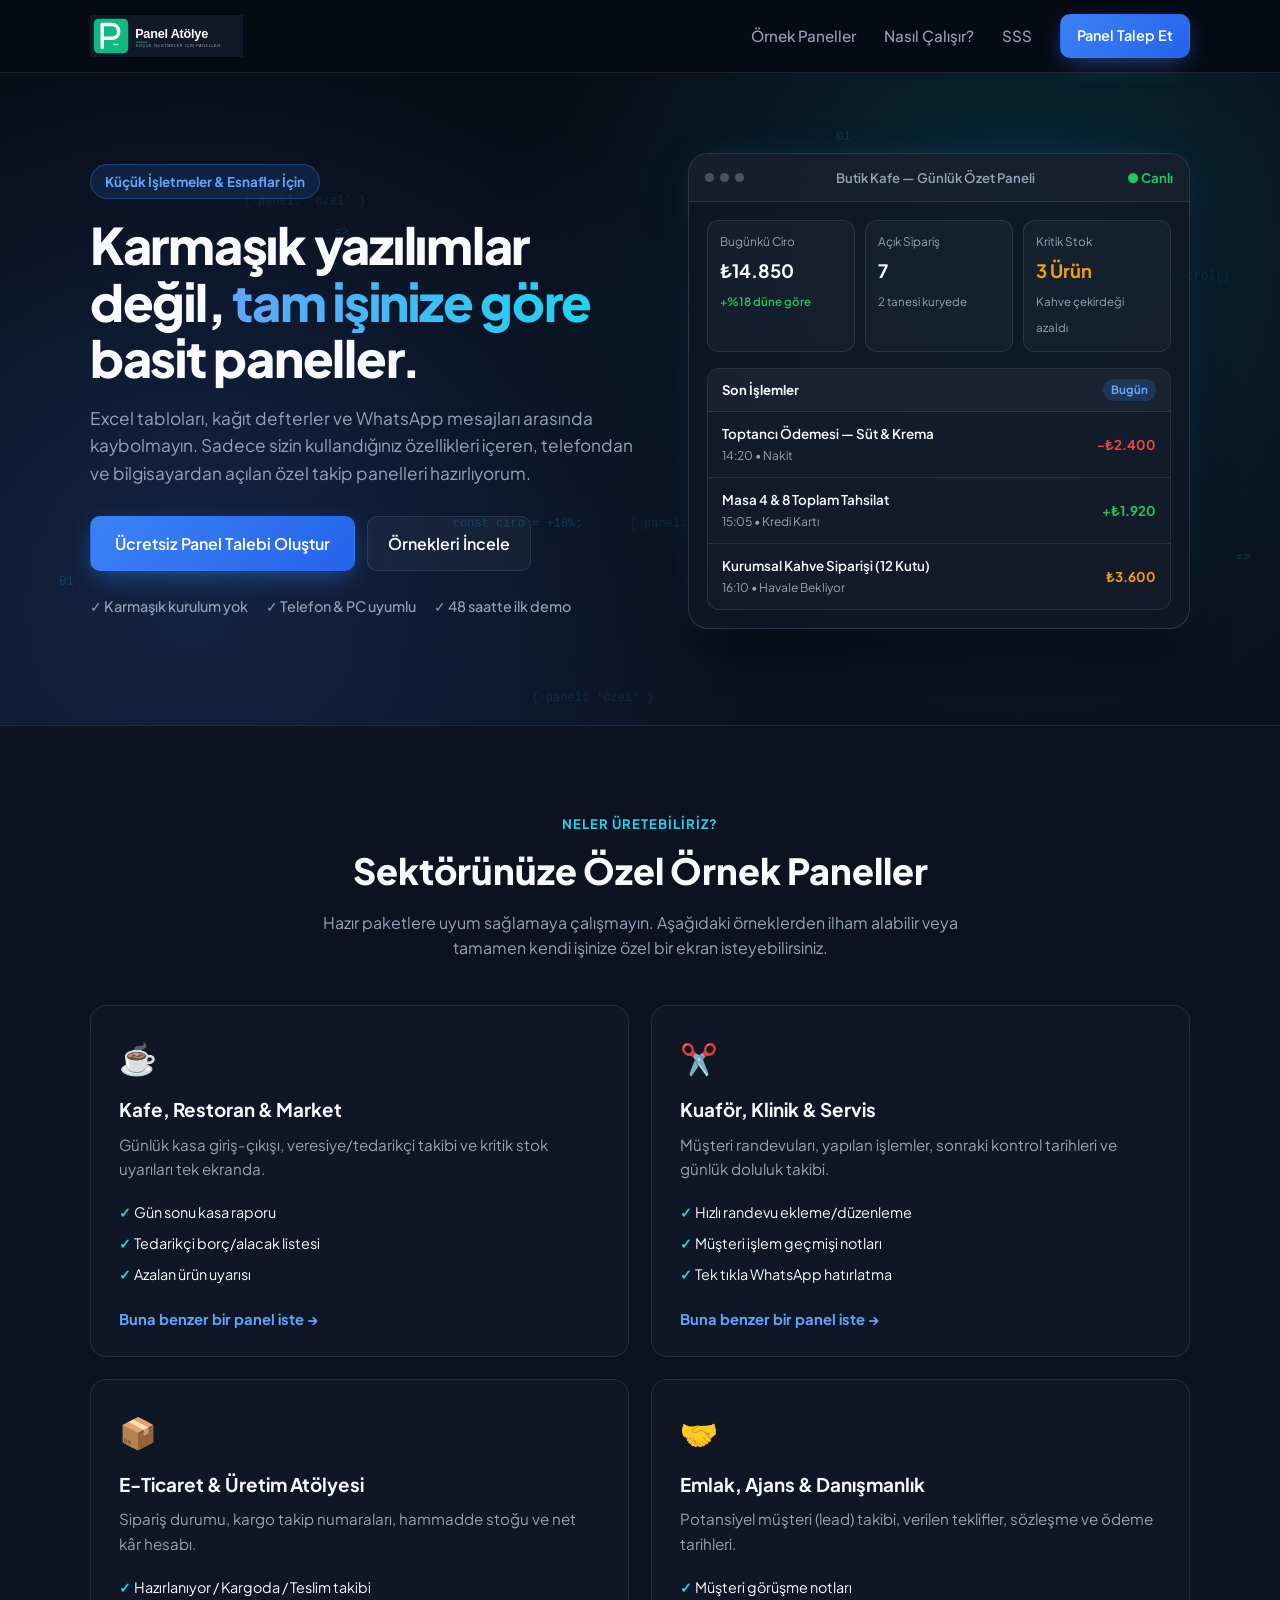
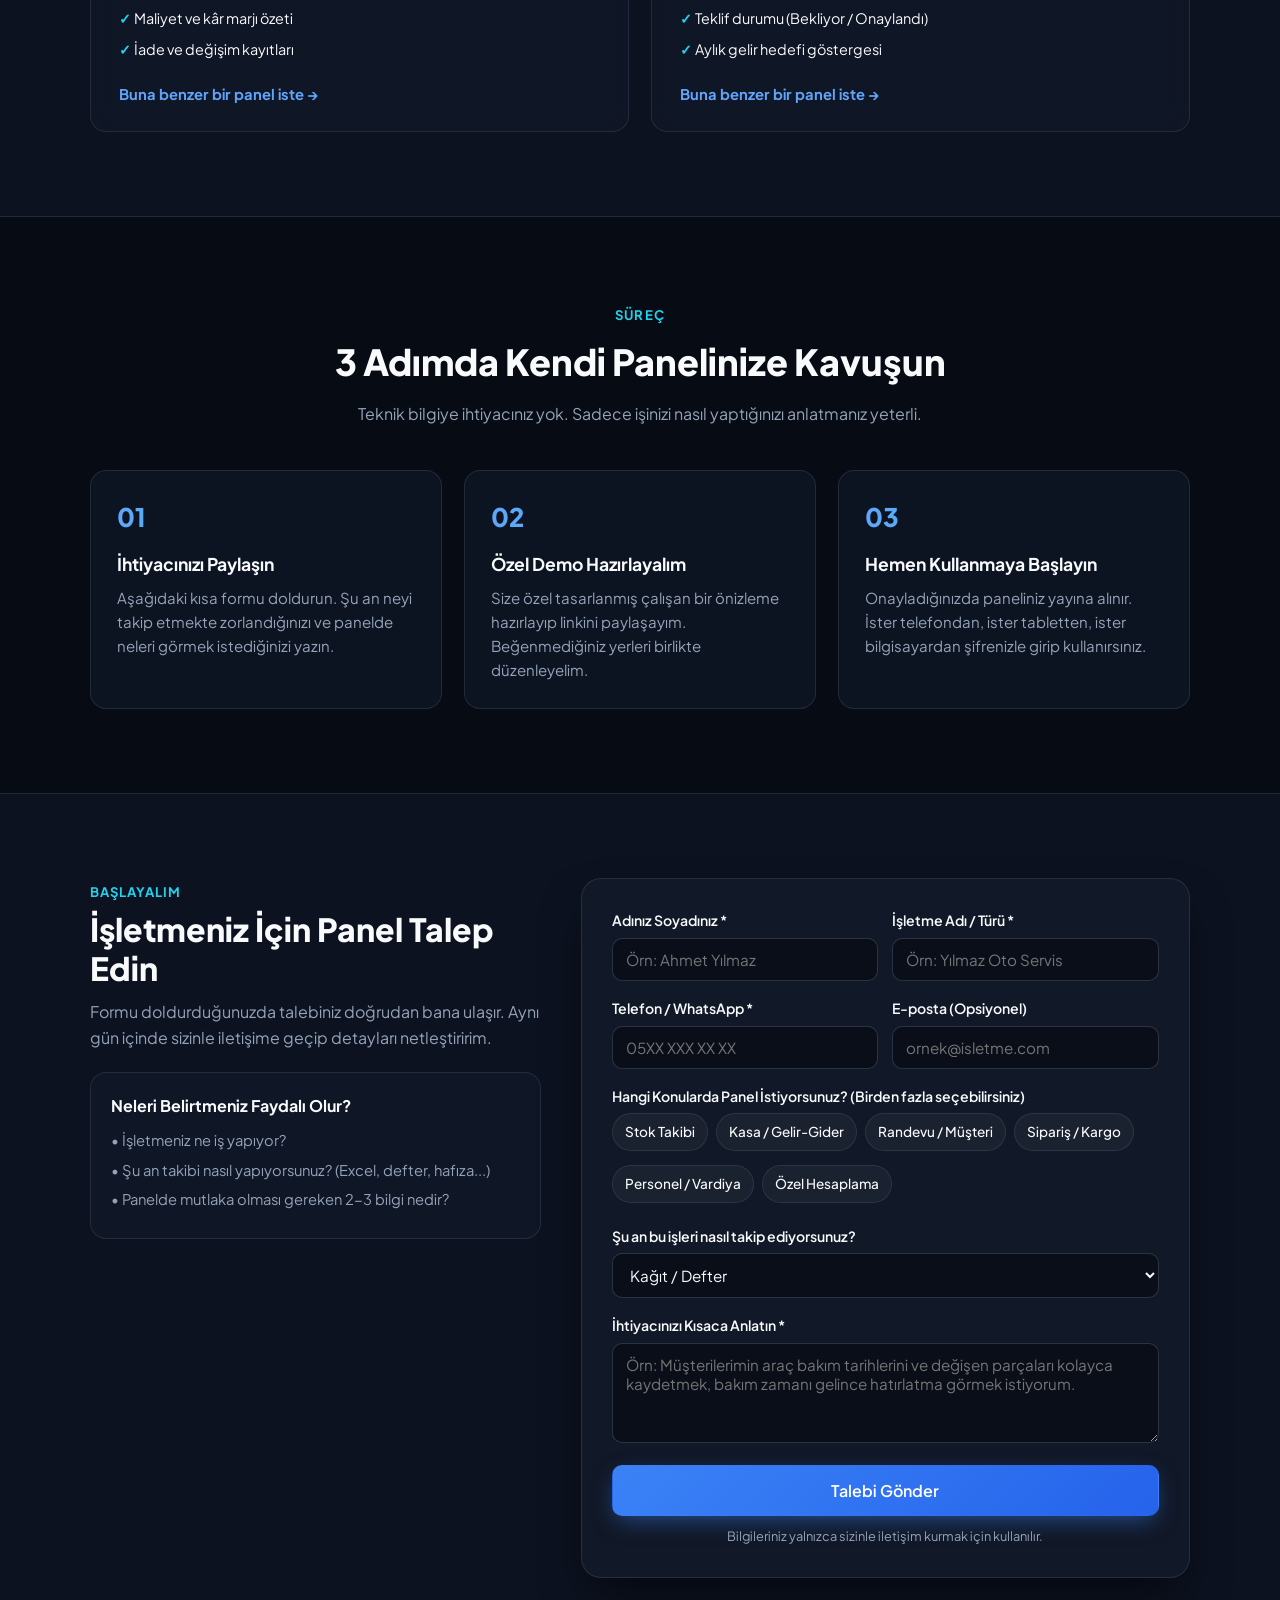
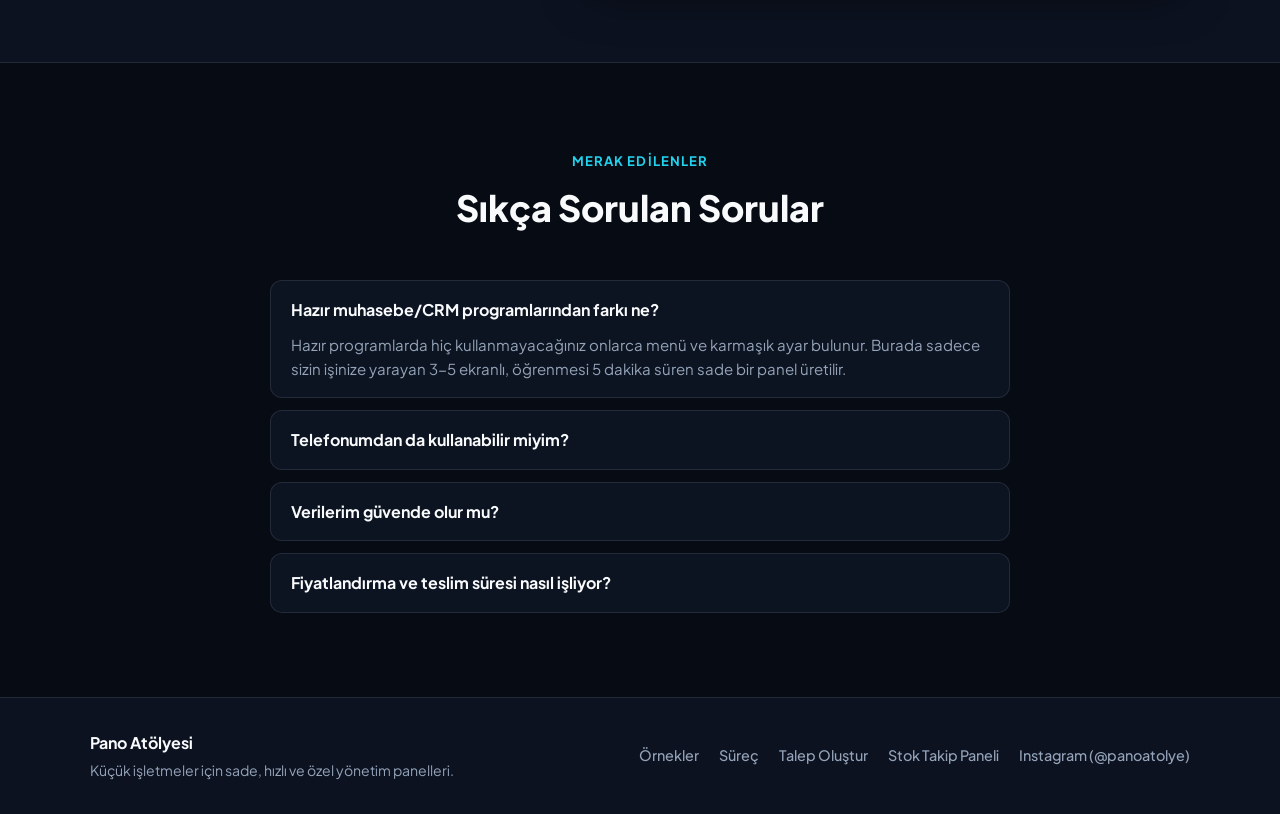
==== index.html @ 415d4dbf "Add canonical, Open Graph, JSON-LD schema, and Instagram link for SEO" ====
<!DOCTYPE html>
<html lang="tr">
<head>
  <meta charset="UTF-8" />
  <meta name="viewport" content="width=device-width, initial-scale=1.0" />
  <title>Pano Atölyesi | Küçük İşletmeler İçin Özel Yönetim Panelleri</title>
  <link rel="icon" type="image/svg+xml" href="logo.svg" />
  <meta name="description" content="Küçük işletmeniz için Excel ve defter karmaşasına son veren, ihtiyacınıza özel basit, hızlı ve mobil uyumlu yönetim panelleri. Ücretsiz talep oluşturun." />
  <meta name="keywords" content="küçük işletme paneli, özel yönetim paneli, stok takip paneli, randevu takip sistemi, esnaf için yazılım, basit crm" />
  <meta name="robots" content="index, follow" />
  <meta name="google-site-verification" content="AUViDtZWXvAtLeRASIEN5xFF-j9-7YMlxGmEcy6Ef4I" />

  <!-- Open Graph / Sosyal Medya Önizleme -->
  <meta property="og:type" content="website" />
  <meta property="og:title" content="Pano Atölyesi | Küçük İşletmeler İçin Özel Yönetim Panelleri" />
  <meta property="og:description" content="İşinizi kolaylaştıran, sadece ihtiyacınız olan özelliklere sahip basit yönetim panelleri tasarlıyoruz." />
  <meta property="og:locale" content="tr_TR" />
  <link rel="canonical" href="https://opperator04.github.io/panel-atolye/" />
  <meta property="og:url" content="https://opperator04.github.io/panel-atolye/" />
  <meta name="twitter:card" content="summary_large_image" />
  <meta name="twitter:title" content="Pano Atölyesi | Küçük İşletmeler İçin Özel Yönetim Panelleri" />
  <meta name="twitter:description" content="Excel ve defter karmaşasına son veren, ihtiyacınıza özel basit, hızlı ve mobil uyumlu yönetim panelleri." />

  <script type="application/ld+json">
  {
    "@context": "https://schema.org",
    "@graph": [
      {
        "@type": "ProfessionalService",
        "name": "Pano Atölyesi",
        "url": "https://opperator04.github.io/panel-atolye/",
        "description": "Küçük işletmeler ve esnaflar için Excel ve kağıt defter karmaşasına son veren özel yönetim, stok, randevu ve sipariş takip panelleri.",
        "areaServed": "TR",
        "sameAs": [
          "https://www.instagram.com/panoatolye/"
        ]
      },
      {
        "@type": "FAQPage",
        "mainEntity": [
          {
            "@type": "Question",
            "name": "Hazır muhasebe/CRM programlarından farkı ne?",
            "acceptedAnswer": {
              "@type": "Answer",
              "text": "Hazır programlarda hiç kullanmayacağınız onlarca menü ve karmaşık ayar bulunur. Burada sadece sizin işinize yarayan 3-5 ekranlı, öğrenmesi 5 dakika süren sade bir panel üretilir."
            }
          },
          {
            "@type": "Question",
            "name": "Telefonumdan da kullanabilir miyim?",
            "acceptedAnswer": {
              "@type": "Answer",
              "text": "Evet. Üretilen tüm paneller hem bilgisayar hem de cep telefonu ekranına tam uyumludur. Uygulama mağazasından bir şey indirmenize gerek kalmadan tarayıcıdan kullanabilirsiniz."
            }
          },
          {
            "@type": "Question",
            "name": "Verilerim güvende olur mu?",
            "acceptedAnswer": {
              "@type": "Answer",
              "text": "Paneliniz size özel şifre ile korunur ve verileriniz yalnızca sizin erişebileceğiniz güvenli bulut veritabanında saklanır. İstediğiniz zaman Excel olarak dışa aktarabilirsiniz."
            }
          },
          {
            "@type": "Question",
            "name": "Fiyatlandırma ve teslim süresi nasıl işliyor?",
            "acceptedAnswer": {
              "@type": "Answer",
              "text": "Talebinizi inceledikten sonra ihtiyacınızın büyüklüğüne göre net bir fiyat ve teslim süresi (genellikle 2-5 gün) paylaşıyorum. Onaylamazsanız hiçbir ücret ödemezsiniz."
            }
          }
        ]
      }
    ]
  }
  </script>

  <link rel="preconnect" href="https://fonts.googleapis.com" />
  <link rel="preconnect" href="https://fonts.gstatic.com" crossorigin />
  <link href="https://fonts.googleapis.com/css2?family=Plus+Jakarta+Sans:wght@400;500;600;700;800&display=swap" rel="stylesheet" />
  <link rel="stylesheet" href="styles.css" />
</head>
<body>
  <!-- Üst Menü -->
  <header class="navbar">
    <div class="container nav-inner">
      <a href="#" class="brand">
        <img src="logo.svg" alt="Pano Atölyesi" class="brand-logo" />
      </a>

      <nav class="nav-links" aria-label="Ana menü">
        <a href="#ornekler">Örnek Paneller</a>
        <a href="#nasil-calisir">Nasıl Çalışır?</a>
        <a href="#sss">SSS</a>
        <a href="#talep-formu" class="btn btn-primary btn-sm">Panel Talep Et</a>
      </nav>

      <button class="mobile-menu-btn" id="mobileMenuBtn" aria-label="Menüyü aç/kapat" aria-expanded="false">
        <span></span>
        <span></span>
        <span></span>
      </button>
    </div>

    <div class="mobile-nav" id="mobileNav">
      <a href="#ornekler">Örnek Paneller</a>
      <a href="#nasil-calisir">Nasıl Çalışır?</a>
      <a href="#sss">SSS</a>
      <a href="#talep-formu" class="btn btn-primary">Panel Talep Et</a>
    </div>
  </header>

  <main>
    <!-- Hero Bölümü -->
    <section class="hero">
      <canvas id="codeBgCanvas" class="code-bg-canvas" aria-hidden="true"></canvas>
      <div class="container hero-grid">
        <div class="hero-content">
          <div class="badge">Küçük İşletmeler &amp; Esnaflar İçin</div>
          <h1>Karmaşık yazılımlar değil, <span>tam işinize göre</span> basit paneller.</h1>
          <p class="hero-subtitle">
            Excel tabloları, kağıt defterler ve WhatsApp mesajları arasında kaybolmayın.
            Sadece sizin kullandığınız özellikleri içeren, telefondan ve bilgisayardan açılan özel takip panelleri hazırlıyorum.
          </p>
          <div class="hero-actions">
            <a href="#talep-formu" class="btn btn-primary btn-lg">Ücretsiz Panel Talebi Oluştur</a>
            <a href="#ornekler" class="btn btn-outline btn-lg">Örnekleri İncele</a>
          </div>
          <div class="hero-trust">
            <span>✓ Karmaşık kurulum yok</span>
            <span>✓ Telefon &amp; PC uyumlu</span>
            <span>✓ 48 saatte ilk demo</span>
          </div>
        </div>

        <!-- Etkileşimli Mini Panel Önizlemesi -->
        <div class="hero-mockup" aria-label="Örnek işletme paneli önizlemesi">
          <div class="mockup-header">
            <div class="mockup-dots">
              <span></span><span></span><span></span>
            </div>
            <div class="mockup-title">Butik Kafe — Günlük Özet Paneli</div>
            <span class="mockup-status">● Canlı</span>
          </div>
          <div class="mockup-body">
            <div class="stat-row">
              <div class="stat-card">
                <span class="stat-label">Bugünkü Ciro</span>
                <strong class="stat-value">₺14.850</strong>
                <span class="stat-trend up">+%18 düne göre</span>
              </div>
              <div class="stat-card">
                <span class="stat-label">Açık Sipariş</span>
                <strong class="stat-value">7</strong>
                <span class="stat-trend">2 tanesi kuryede</span>
              </div>
              <div class="stat-card">
                <span class="stat-label">Kritik Stok</span>
                <strong class="stat-value warning">3 Ürün</strong>
                <span class="stat-trend">Kahve çekirdeği azaldı</span>
              </div>
            </div>

            <div class="mockup-list">
              <div class="mockup-list-header">
                <span>Son İşlemler</span>
                <span class="pill">Bugün</span>
              </div>
              <div class="mockup-item">
                <div>
                  <strong>Toptancı Ödemesi — Süt &amp; Krema</strong>
                  <small>14:20 • Nakit</small>
                </div>
                <span class="amount negative">-₺2.400</span>
              </div>
              <div class="mockup-item">
                <div>
                  <strong>Masa 4 &amp; 8 Toplam Tahsilat</strong>
                  <small>15:05 • Kredi Kartı</small>
                </div>
                <span class="amount positive">+₺1.920</span>
              </div>
              <div class="mockup-item">
                <div>
                  <strong>Kurumsal Kahve Siparişi (12 Kutu)</strong>
                  <small>16:10 • Havale Bekliyor</small>
                </div>
                <span class="amount pending">₺3.600</span>
              </div>
            </div>
          </div>
        </div>
      </div>
    </section>

    <!-- Örnek Paneller Bölümü -->
    <section id="ornekler" class="section section-alt">
      <div class="container">
        <div class="section-head">
          <span class="section-tag">Neler Üretebiliriz?</span>
          <h2>Sektörünüze Özel Örnek Paneller</h2>
          <p>Hazır paketlere uyum sağlamaya çalışmayın. Aşağıdaki örneklerden ilham alabilir veya tamamen kendi işinize özel bir ekran isteyebilirsiniz.</p>
        </div>

        <div class="cards-grid">
          <article class="card">
            <div class="card-icon">☕</div>
            <h3>Kafe, Restoran &amp; Market</h3>
            <p>Günlük kasa giriş-çıkışı, veresiye/tedarikçi takibi ve kritik stok uyarıları tek ekranda.</p>
            <ul class="card-features">
              <li>Gün sonu kasa raporu</li>
              <li>Tedarikçi borç/alacak listesi</li>
              <li>Azalan ürün uyarısı</li>
            </ul>
            <button type="button" class="card-cta" data-preset="Kafe / Restoran Kasa ve Stok Paneli">Buna benzer bir panel iste →</button>
          </article>

          <article class="card">
            <div class="card-icon">✂️</div>
            <h3>Kuaför, Klinik &amp; Servis</h3>
            <p>Müşteri randevuları, yapılan işlemler, sonraki kontrol tarihleri ve günlük doluluk takibi.</p>
            <ul class="card-features">
              <li>Hızlı randevu ekleme/düzenleme</li>
              <li>Müşteri işlem geçmişi notları</li>
              <li>Tek tıkla WhatsApp hatırlatma</li>
            </ul>
            <button type="button" class="card-cta" data-preset="Randevu ve Müşteri Takip Paneli">Buna benzer bir panel iste →</button>
          </article>

          <article class="card">
            <div class="card-icon">📦</div>
            <h3>E-Ticaret &amp; Üretim Atölyesi</h3>
            <p>Sipariş durumu, kargo takip numaraları, hammadde stoğu ve net kâr hesabı.</p>
            <ul class="card-features">
              <li>Hazırlanıyor / Kargoda / Teslim takibi</li>
              <li>Maliyet ve kâr marjı özeti</li>
              <li>İade ve değişim kayıtları</li>
            </ul>
            <button type="button" class="card-cta" data-preset="Sipariş ve Kargo Takip Paneli">Buna benzer bir panel iste →</button>
          </article>

          <article class="card">
            <div class="card-icon">🤝</div>
            <h3>Emlak, Ajans &amp; Danışmanlık</h3>
            <p>Potansiyel müşteri (lead) takibi, verilen teklifler, sözleşme ve ödeme tarihleri.</p>
            <ul class="card-features">
              <li>Müşteri görüşme notları</li>
              <li>Teklif durumu (Bekliyor / Onaylandı)</li>
              <li>Aylık gelir hedefi göstergesi</li>
            </ul>
            <button type="button" class="card-cta" data-preset="Müşteri ve Teklif Takip Paneli">Buna benzer bir panel iste →</button>
          </article>
        </div>
      </div>
    </section>

    <!-- Nasıl Çalışır -->
    <section id="nasil-calisir" class="section">
      <div class="container">
        <div class="section-head">
          <span class="section-tag">Süreç</span>
          <h2>3 Adımda Kendi Panelinize Kavuşun</h2>
          <p>Teknik bilgiye ihtiyacınız yok. Sadece işinizi nasıl yaptığınızı anlatmanız yeterli.</p>
        </div>

        <div class="steps-grid">
          <div class="step-card">
            <div class="step-num">01</div>
            <h3>İhtiyacınızı Paylaşın</h3>
            <p>Aşağıdaki kısa formu doldurun. Şu an neyi takip etmekte zorlandığınızı ve panelde neleri görmek istediğinizi yazın.</p>
          </div>
          <div class="step-card">
            <div class="step-num">02</div>
            <h3>Özel Demo Hazırlayalım</h3>
            <p>Size özel tasarlanmış çalışan bir önizleme hazırlayıp linkini paylaşayım. Beğenmediğiniz yerleri birlikte düzenleyelim.</p>
          </div>
          <div class="step-card">
            <div class="step-num">03</div>
            <h3>Hemen Kullanmaya Başlayın</h3>
            <p>Onayladığınızda paneliniz yayına alınır. İster telefondan, ister tabletten, ister bilgisayardan şifrenizle girip kullanırsınız.</p>
          </div>
        </div>
      </div>
    </section>

    <!-- Talep Formu -->
    <section id="talep-formu" class="section section-alt">
      <div class="container form-layout">
        <div class="form-info">
          <span class="section-tag">Başlayalım</span>
          <h2>İşletmeniz İçin Panel Talep Edin</h2>
          <p>Formu doldurduğunuzda talebiniz doğrudan bana ulaşır. Aynı gün içinde sizinle iletişime geçip detayları netleştiririm.</p>

          <div class="info-box">
            <h4>Neleri Belirtmeniz Faydalı Olur?</h4>
            <ul>
              <li>• İşletmeniz ne iş yapıyor?</li>
              <li>• Şu an takibi nasıl yapıyorsunuz? (Excel, defter, hafıza...)</li>
              <li>• Panelde mutlaka olması gereken 2-3 bilgi nedir?</li>
            </ul>
          </div>
        </div>

        <div class="form-card">
          <form id="panelRequestForm">
            <div class="form-row">
              <div class="form-group">
                <label for="fullName">Adınız Soyadınız *</label>
                <input type="text" id="fullName" name="fullName" placeholder="Örn: Ahmet Yılmaz" required />
              </div>
              <div class="form-group">
                <label for="businessName">İşletme Adı / Türü *</label>
                <input type="text" id="businessName" name="businessName" placeholder="Örn: Yılmaz Oto Servis" required />
              </div>
            </div>

            <div class="form-row">
              <div class="form-group">
                <label for="phone">Telefon / WhatsApp *</label>
                <input type="tel" id="phone" name="phone" placeholder="05XX XXX XX XX" required />
              </div>
              <div class="form-group">
                <label for="email">E-posta (Opsiyonel)</label>
                <input type="email" id="email" name="email" placeholder="ornek@isletme.com" />
              </div>
            </div>

            <div class="form-group">
              <label>Hangi Konularda Panel İstiyorsunuz? (Birden fazla seçebilirsiniz)</label>
              <div class="checkbox-grid">
                <label class="chip-checkbox"><input type="checkbox" name="features" value="Stok Takibi" /><span>Stok Takibi</span></label>
                <label class="chip-checkbox"><input type="checkbox" name="features" value="Kasa / Gelir-Gider" /><span>Kasa / Gelir-Gider</span></label>
                <label class="chip-checkbox"><input type="checkbox" name="features" value="Randevu / Müşteri" /><span>Randevu / Müşteri</span></label>
                <label class="chip-checkbox"><input type="checkbox" name="features" value="Sipariş / Kargo" /><span>Sipariş / Kargo</span></label>
                <label class="chip-checkbox"><input type="checkbox" name="features" value="Personel / Vardiya" /><span>Personel / Vardiya</span></label>
                <label class="chip-checkbox"><input type="checkbox" name="features" value="Özel Hesaplama" /><span>Özel Hesaplama</span></label>
              </div>
            </div>

            <div class="form-group">
              <label for="currentTool">Şu an bu işleri nasıl takip ediyorsunuz?</label>
              <select id="currentTool" name="currentTool">
                <option value="Kağıt / Defter">Kağıt / Defter</option>
                <option value="Excel / Google Sheets">Excel / Google Sheets</option>
                <option value="WhatsApp Mesajları">WhatsApp Mesajları</option>
                <option value="Karmaşık bir yazılım (memnun değilim)">Karmaşık bir yazılım (memnun değilim)</option>
                <option value="Henüz düzenli bir sistemim yok">Henüz düzenli bir sistemim yok</option>
              </select>
            </div>

            <div class="form-group">
              <label for="details">İhtiyacınızı Kısaca Anlatın *</label>
              <textarea id="details" name="details" rows="4" placeholder="Örn: Müşterilerimin araç bakım tarihlerini ve değişen parçaları kolayca kaydetmek, bakım zamanı gelince hatırlatma görmek istiyorum." required></textarea>
            </div>

            <button type="submit" class="btn btn-primary btn-lg btn-block" id="submitBtn">
              Talebi Gönder
            </button>
            <p class="form-note">Bilgileriniz yalnızca sizinle iletişim kurmak için kullanılır.</p>
          </form>

          <!-- Form Gönderildi Ekranı -->
          <div id="formSuccess" class="form-success" hidden>
            <div class="success-icon">✓</div>
            <h3>Talebiniz Hazır!</h3>
            <p id="successMessage">Talebiniz kaydedildi. En kısa sürede dönüş yapılacaktır.</p>
            <div class="success-actions">
              <button type="button" id="copySummaryBtn" class="btn btn-outline">
                Özeti Kopyala
              </button>
            </div>
            <button type="button" id="resetFormBtn" class="btn-link">Yeni bir talep oluştur</button>
          </div>
        </div>
      </div>
    </section>

    <!-- Sıkça Sorulan Sorular -->
    <section id="sss" class="section">
      <div class="container faq-container">
        <div class="section-head">
          <span class="section-tag">Merak Edilenler</span>
          <h2>Sıkça Sorulan Sorular</h2>
        </div>

        <div class="faq-list">
          <details class="faq-item" open>
            <summary>Hazır muhasebe/CRM programlarından farkı ne?</summary>
            <p>Hazır programlarda hiç kullanmayacağınız onlarca menü ve karmaşık ayar bulunur. Burada sadece sizin işinize yarayan 3-5 ekranlı, öğrenmesi 5 dakika süren sade bir panel üretilir.</p>
          </details>
          <details class="faq-item">
            <summary>Telefonumdan da kullanabilir miyim?</summary>
            <p>Evet. Üretilen tüm paneller hem bilgisayar hem de cep telefonu ekranına tam uyumludur. Uygulama mağazasından bir şey indirmenize gerek kalmadan tarayıcıdan kullanabilirsiniz.</p>
          </details>
          <details class="faq-item">
            <summary>Verilerim güvende olur mu?</summary>
            <p>Paneliniz size özel şifre ile korunur ve verileriniz yalnızca sizin erişebileceğiniz güvenli bulut veritabanında saklanır. İstediğiniz zaman Excel olarak dışa aktarabilirsiniz.</p>
          </details>
          <details class="faq-item">
            <summary>Fiyatlandırma ve teslim süresi nasıl işliyor?</summary>
            <p>Talebinizi inceledikten sonra ihtiyacınızın büyüklüğüne göre net bir fiyat ve teslim süresi (genellikle 2-5 gün) paylaşıyorum. Onaylamazsanız hiçbir ücret ödemezsiniz.</p>
          </details>
        </div>
      </div>
    </section>
  </main>

  <footer class="footer">
    <div class="container footer-inner">
      <div>
        <strong class="brand-text">Pano <span>Atölyesi</span></strong>
        <p>Küçük işletmeler için sade, hızlı ve özel yönetim panelleri.</p>
      </div>
      <div class="footer-links">
        <a href="#ornekler">Örnekler</a>
        <a href="#nasil-calisir">Süreç</a>
        <a href="#talep-formu">Talep Oluştur</a>
        <a href="stok-takip-paneli.html">Stok Takip Paneli</a>
        <a href="https://www.instagram.com/panoatolye/" target="_blank" rel="noopener noreferrer">Instagram (@panoatolye)</a>
      </div>
    </div>
  </footer>

  <script src="app.js"></script>
</body>
</html>
---- styles.css ----
:root {
  --bg: #070b14;
  --bg-alt: #0c1220;
  --surface: rgba(17, 24, 39, 0.72);
  --surface-solid: #111827;
  --text: #f8fafc;
  --text-muted: #94a3b8;
  --border: rgba(148, 163, 184, 0.16);
  --primary: #3b82f6;
  --primary-hover: #2563eb;
  --accent: #06b6d4;
  --primary-soft: rgba(59, 130, 246, 0.14);
  --success: #22c55e;
  --warning: #f59e0b;
  --danger: #ef4444;
  --radius: 16px;
  --shadow: 0 24px 48px -12px rgba(0, 0, 0, 0.65);
}

* {
  box-sizing: border-box;
  margin: 0;
  padding: 0;
}

html {
  scroll-behavior: smooth;
}

body {
  font-family: "Plus Jakarta Sans", -apple-system, BlinkMacSystemFont, "Segoe UI", Roboto, sans-serif;
  color: var(--text);
  background: var(--bg);
  line-height: 1.6;
  -webkit-font-smoothing: antialiased;
}

.container {
  width: 100%;
  max-width: 1140px;
  margin: 0 auto;
  padding: 0 20px;
}

/* Navbar */
.navbar {
  position: sticky;
  top: 0;
  z-index: 50;
  background: rgba(7, 11, 20, 0.8);
  backdrop-filter: blur(14px);
  border-bottom: 1px solid var(--border);
}

.nav-inner {
  display: flex;
  align-items: center;
  justify-content: space-between;
  height: 72px;
}

.brand {
  display: inline-flex;
  align-items: center;
  gap: 10px;
  text-decoration: none;
  color: var(--text);
  font-size: 1.25rem;
}

.brand-logo {
  height: 42px;
  width: auto;
  display: block;
}

.brand-text strong {
  background: linear-gradient(90deg, #60a5fa, #22d3ee);
  -webkit-background-clip: text;
  -webkit-text-fill-color: transparent;
}

.nav-links {
  display: flex;
  align-items: center;
  gap: 28px;
}

.nav-links a:not(.btn) {
  text-decoration: none;
  color: var(--text-muted);
  font-weight: 500;
  font-size: 0.95rem;
  transition: color 0.15s ease;
}

.nav-links a:not(.btn):hover {
  color: var(--text);
}

.mobile-menu-btn {
  display: none;
  flex-direction: column;
  gap: 5px;
  background: none;
  border: none;
  cursor: pointer;
  padding: 6px;
}

.mobile-menu-btn span {
  display: block;
  width: 24px;
  height: 2px;
  background: var(--text);
  border-radius: 2px;
}

.mobile-nav {
  display: none;
  flex-direction: column;
  gap: 12px;
  padding: 16px 20px 20px;
  border-top: 1px solid var(--border);
  background: var(--bg-alt);
}

.mobile-nav.open {
  display: flex;
}

.mobile-nav a:not(.btn) {
  text-decoration: none;
  color: var(--text);
  font-weight: 500;
  padding: 6px 0;
}

/* Buttons */
.btn {
  display: inline-flex;
  align-items: center;
  justify-content: center;
  gap: 8px;
  border-radius: 10px;
  font-weight: 600;
  text-decoration: none;
  cursor: pointer;
  border: 1px solid transparent;
  transition: all 0.2s ease;
  font-family: inherit;
}

.btn-sm {
  padding: 9px 16px;
  font-size: 0.9rem;
}

.btn-lg {
  padding: 14px 24px;
  font-size: 1rem;
}

.btn-block {
  width: 100%;
}

.btn-primary {
  background: linear-gradient(135deg, #3b82f6 0%, #2563eb 100%);
  color: #fff;
  box-shadow: 0 8px 24px -6px rgba(59, 130, 246, 0.55);
}

.btn-primary:hover {
  transform: translateY(-2px);
  box-shadow: 0 12px 28px -6px rgba(59, 130, 246, 0.75);
}

.btn-outline {
  background: rgba(255, 255, 255, 0.04);
  color: var(--text);
  border-color: var(--border);
  padding: 12px 20px;
}

.btn-outline:hover {
  border-color: rgba(148, 163, 184, 0.4);
  background: rgba(255, 255, 255, 0.08);
}

.btn-link {
  background: none;
  border: none;
  color: #60a5fa;
  font-weight: 600;
  cursor: pointer;
  margin-top: 16px;
  font-family: inherit;
  font-size: 0.92rem;
}

/* Hero */
.hero {
  position: relative;
  overflow: hidden;
  padding: 80px 0 96px;
  background:
    radial-gradient(circle at 80% 20%, rgba(6, 182, 212, 0.16) 0%, transparent 45%),
    radial-gradient(circle at 15% 75%, rgba(59, 130, 246, 0.18) 0%, transparent 48%),
    linear-gradient(180deg, #070b14 0%, #0b1120 100%);
}

.code-bg-canvas {
  position: absolute;
  inset: 0;
  width: 100%;
  height: 100%;
  pointer-events: none;
  z-index: 0;
}

.hero-grid {
  position: relative;
  z-index: 1;
  display: grid;
  grid-template-columns: 1.05fr 0.95fr;
  gap: 44px;
  align-items: center;
}

.badge {
  display: inline-block;
  padding: 6px 14px;
  border-radius: 999px;
  background: var(--primary-soft);
  border: 1px solid rgba(59, 130, 246, 0.35);
  color: #60a5fa;
  font-size: 0.84rem;
  font-weight: 700;
  margin-bottom: 18px;
}

.hero h1 {
  font-size: clamp(2.1rem, 4.2vw, 3.15rem);
  line-height: 1.12;
  font-weight: 800;
  letter-spacing: -0.025em;
  margin-bottom: 18px;
}

.hero h1 span {
  background: linear-gradient(90deg, #60a5fa, #22d3ee);
  -webkit-background-clip: text;
  -webkit-text-fill-color: transparent;
}

.hero-subtitle {
  font-size: 1.08rem;
  color: var(--text-muted);
  margin-bottom: 28px;
  max-width: 560px;
}

.hero-actions {
  display: flex;
  flex-wrap: wrap;
  gap: 12px;
  margin-bottom: 24px;
}

.hero-trust {
  display: flex;
  flex-wrap: wrap;
  gap: 18px;
  font-size: 0.9rem;
  color: var(--text-muted);
  font-weight: 500;
}

/* Mockup */
.hero-mockup {
  background: rgba(17, 24, 39, 0.78);
  backdrop-filter: blur(16px);
  border: 1px solid rgba(148, 163, 184, 0.22);
  border-radius: 20px;
  box-shadow: var(--shadow), 0 0 40px -12px rgba(59, 130, 246, 0.3);
  overflow: hidden;
}

.mockup-header {
  display: flex;
  align-items: center;
  justify-content: space-between;
  padding: 13px 16px;
  background: rgba(255, 255, 255, 0.03);
  border-bottom: 1px solid var(--border);
  font-size: 0.82rem;
}

.mockup-dots {
  display: flex;
  gap: 6px;
}

.mockup-dots span {
  width: 9px;
  height: 9px;
  border-radius: 50%;
  background: rgba(148, 163, 184, 0.4);
}

.mockup-title {
  font-weight: 600;
  color: var(--text-muted);
}

.mockup-status {
  color: var(--success);
  font-weight: 700;
  animation: pulseStatus 2.2s ease-in-out infinite;
}

@keyframes pulseStatus {
  0%, 100% { opacity: 1; }
  50% { opacity: 0.45; }
}

.mockup-body {
  padding: 18px;
}

.stat-row {
  display: grid;
  grid-template-columns: repeat(3, 1fr);
  gap: 10px;
  margin-bottom: 16px;
}

.stat-card {
  padding: 12px;
  border: 1px solid var(--border);
  border-radius: 12px;
  background: rgba(255, 255, 255, 0.03);
}

.stat-label {
  display: block;
  font-size: 0.74rem;
  color: var(--text-muted);
}

.stat-value {
  display: block;
  font-size: 1.15rem;
  margin: 4px 0 2px;
}

.stat-value.warning {
  color: var(--warning);
}

.stat-trend {
  font-size: 0.72rem;
  color: var(--text-muted);
}

.stat-trend.up {
  color: var(--success);
  font-weight: 600;
}

.mockup-list {
  border: 1px solid var(--border);
  border-radius: 12px;
  overflow: hidden;
  background: rgba(255, 255, 255, 0.02);
}

.mockup-list-header {
  display: flex;
  justify-content: space-between;
  align-items: center;
  padding: 10px 14px;
  background: rgba(255, 255, 255, 0.03);
  border-bottom: 1px solid var(--border);
  font-size: 0.82rem;
  font-weight: 700;
}

.pill {
  padding: 2px 8px;
  border-radius: 999px;
  background: rgba(59, 130, 246, 0.2);
  color: #60a5fa;
  font-size: 0.72rem;
}

.mockup-item {
  display: flex;
  justify-content: space-between;
  align-items: center;
  padding: 11px 14px;
  border-bottom: 1px solid var(--border);
  font-size: 0.84rem;
}

.mockup-item:last-child {
  border-bottom: none;
}

.mockup-item strong {
  display: block;
  font-weight: 600;
}

.mockup-item small {
  color: var(--text-muted);
  font-size: 0.75rem;
}

.amount {
  font-weight: 700;
  white-space: nowrap;
}

.amount.positive { color: var(--success); }
.amount.negative { color: var(--danger); }
.amount.pending { color: var(--warning); }

/* Sections */
.section {
  padding: 84px 0;
}

.section-alt {
  background: var(--bg-alt);
  border-top: 1px solid var(--border);
  border-bottom: 1px solid var(--border);
}

.section-head {
  text-align: center;
  max-width: 650px;
  margin: 0 auto 44px;
}

.section-tag {
  display: inline-block;
  font-size: 0.82rem;
  font-weight: 700;
  text-transform: uppercase;
  letter-spacing: 0.08em;
  color: #22d3ee;
  margin-bottom: 8px;
}

.section-head h2 {
  font-size: clamp(1.65rem, 3vw, 2.25rem);
  font-weight: 800;
  margin-bottom: 10px;
}

.section-head p {
  color: var(--text-muted);
}

/* Cards */
.cards-grid {
  display: grid;
  grid-template-columns: repeat(2, 1fr);
  gap: 22px;
}

.card {
  background: var(--surface);
  backdrop-filter: blur(12px);
  border: 1px solid var(--border);
  border-radius: var(--radius);
  padding: 28px;
  display: flex;
  flex-direction: column;
  transition: transform 0.2s ease, border-color 0.2s ease, box-shadow 0.2s ease;
}

.card:hover {
  transform: translateY(-4px);
  border-color: rgba(56, 189, 248, 0.45);
  box-shadow: 0 20px 40px -15px rgba(6, 182, 212, 0.2);
}

.card-icon {
  font-size: 1.9rem;
  margin-bottom: 12px;
}

.card h3 {
  font-size: 1.18rem;
  margin-bottom: 8px;
}

.card p {
  color: var(--text-muted);
  font-size: 0.95rem;
  margin-bottom: 16px;
}

.card-features {
  list-style: none;
  margin-bottom: 20px;
  font-size: 0.9rem;
  color: var(--text);
}

.card-features li {
  padding: 4px 0;
}

.card-features li::before {
  content: "✓ ";
  color: #22d3ee;
  font-weight: 700;
}

.card-cta {
  margin-top: auto;
  align-self: flex-start;
  background: none;
  border: none;
  color: #60a5fa;
  font-weight: 700;
  font-size: 0.92rem;
  cursor: pointer;
  font-family: inherit;
  padding: 0;
}

.card-cta:hover {
  color: #22d3ee;
  text-decoration: underline;
}

/* Steps */
.steps-grid {
  display: grid;
  grid-template-columns: repeat(3, 1fr);
  gap: 22px;
}

.step-card {
  border: 1px solid var(--border);
  border-radius: var(--radius);
  padding: 26px;
  background: var(--surface);
}

.step-num {
  font-size: 1.6rem;
  font-weight: 800;
  background: linear-gradient(90deg, #60a5fa, #22d3ee);
  -webkit-background-clip: text;
  -webkit-text-fill-color: transparent;
  margin-bottom: 12px;
}

.step-card h3 {
  font-size: 1.1rem;
  margin-bottom: 8px;
}

.step-card p {
  color: var(--text-muted);
  font-size: 0.94rem;
}

/* Form Section */
.form-layout {
  display: grid;
  grid-template-columns: 0.85fr 1.15fr;
  gap: 40px;
  align-items: start;
}

.form-info h2 {
  font-size: 2rem;
  font-weight: 800;
  margin-bottom: 12px;
  line-height: 1.2;
}

.form-info p {
  color: var(--text-muted);
  margin-bottom: 22px;
}

.info-box {
  background: var(--surface);
  border: 1px solid var(--border);
  border-radius: var(--radius);
  padding: 20px;
}

.info-box h4 {
  margin-bottom: 10px;
  font-size: 1rem;
}

.info-box ul {
  list-style: none;
  color: var(--text-muted);
  font-size: 0.92rem;
}

.info-box li {
  margin-bottom: 6px;
}

.form-card {
  background: var(--surface-solid);
  border: 1px solid var(--border);
  border-radius: 20px;
  padding: 30px;
  box-shadow: var(--shadow);
}

.form-row {
  display: grid;
  grid-template-columns: 1fr 1fr;
  gap: 14px;
}

.form-group {
  margin-bottom: 16px;
}

.form-group label {
  display: block;
  font-size: 0.88rem;
  font-weight: 600;
  margin-bottom: 6px;
}

.form-group input,
.form-group select,
.form-group textarea {
  width: 100%;
  padding: 11px 13px;
  border: 1px solid rgba(148, 163, 184, 0.25);
  border-radius: 10px;
  font-family: inherit;
  font-size: 0.95rem;
  color: var(--text);
  background: rgba(7, 11, 20, 0.7);
  transition: border-color 0.15s ease, box-shadow 0.15s ease;
}

.form-group input:focus,
.form-group select:focus,
.form-group textarea:focus {
  outline: none;
  border-color: #38bdf8;
  box-shadow: 0 0 0 3px rgba(56, 189, 248, 0.18);
}

.checkbox-grid {
  display: flex;
  flex-wrap: wrap;
  gap: 8px;
}

.chip-checkbox {
  cursor: pointer;
}

.chip-checkbox input {
  display: none;
}

.chip-checkbox span {
  display: inline-block;
  padding: 7px 12px;
  border-radius: 999px;
  border: 1px solid var(--border);
  background: rgba(255, 255, 255, 0.04);
  font-size: 0.85rem;
  font-weight: 500;
  transition: all 0.15s ease;
}

.chip-checkbox input:checked + span {
  background: var(--primary-soft);
  border-color: #38bdf8;
  color: #60a5fa;
  font-weight: 600;
}

.form-note {
  text-align: center;
  font-size: 0.8rem;
  color: var(--text-muted);
  margin-top: 10px;
}

.form-success {
  text-align: center;
  padding: 20px 10px;
}

.success-icon {
  width: 54px;
  height: 54px;
  border-radius: 50%;
  background: rgba(34, 197, 94, 0.16);
  color: var(--success);
  font-size: 1.5rem;
  font-weight: 800;
  display: inline-flex;
  align-items: center;
  justify-content: center;
  margin-bottom: 14px;
}

.form-success h3 {
  font-size: 1.4rem;
  margin-bottom: 8px;
}

.form-success p {
  color: var(--text-muted);
  margin-bottom: 20px;
}

.success-actions {
  display: flex;
  flex-wrap: wrap;
  gap: 10px;
  justify-content: center;
}

/* FAQ */
.faq-container {
  max-width: 780px;
}

.faq-list {
  display: flex;
  flex-direction: column;
  gap: 12px;
}

.faq-item {
  border: 1px solid var(--border);
  border-radius: 12px;
  padding: 16px 20px;
  background: var(--surface);
}

.faq-item summary {
  font-weight: 700;
  cursor: pointer;
  list-style: none;
}

.faq-item p {
  margin-top: 10px;
  color: var(--text-muted);
  font-size: 0.94rem;
}

/* Footer */
.footer {
  border-top: 1px solid var(--border);
  padding: 32px 0;
  background: var(--bg-alt);
}

.footer-inner {
  display: flex;
  justify-content: space-between;
  align-items: center;
  gap: 20px;
  flex-wrap: wrap;
}

.footer p {
  font-size: 0.88rem;
  color: var(--text-muted);
  margin-top: 4px;
}

.footer-links {
  display: flex;
  gap: 20px;
}

.footer-links a {
  text-decoration: none;
  color: var(--text-muted);
  font-size: 0.9rem;
  font-weight: 500;
}

.footer-links a:hover {
  color: var(--text);
}

/* Responsive */
@media (max-width: 920px) {
  .hero-grid,
  .form-layout {
    grid-template-columns: 1fr;
  }

  .steps-grid {
    grid-template-columns: 1fr;
  }
}

@media (max-width: 720px) {
  .nav-links {
    display: none;
  }

  .mobile-menu-btn {
    display: flex;
  }

  .cards-grid,
  .form-row {
    grid-template-columns: 1fr;
  }

  .stat-row {
    grid-template-columns: 1fr;
  }
}
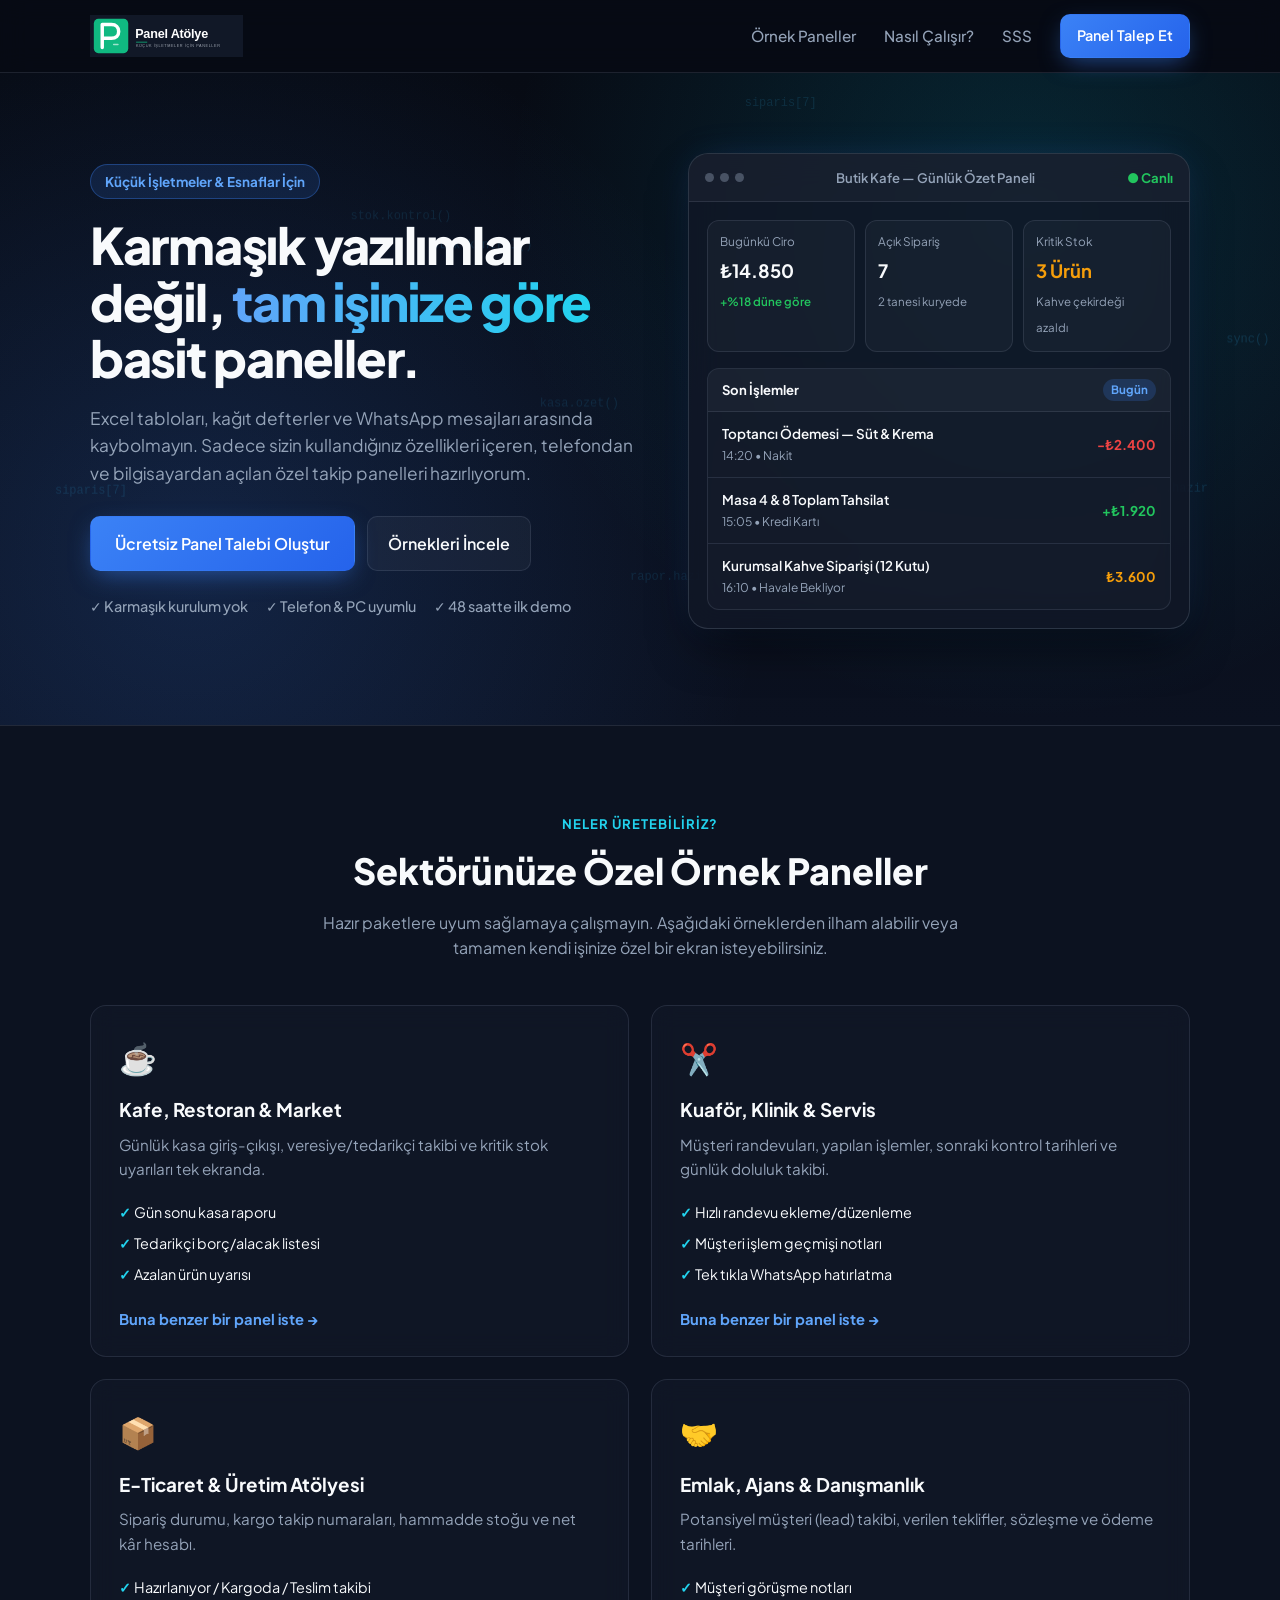
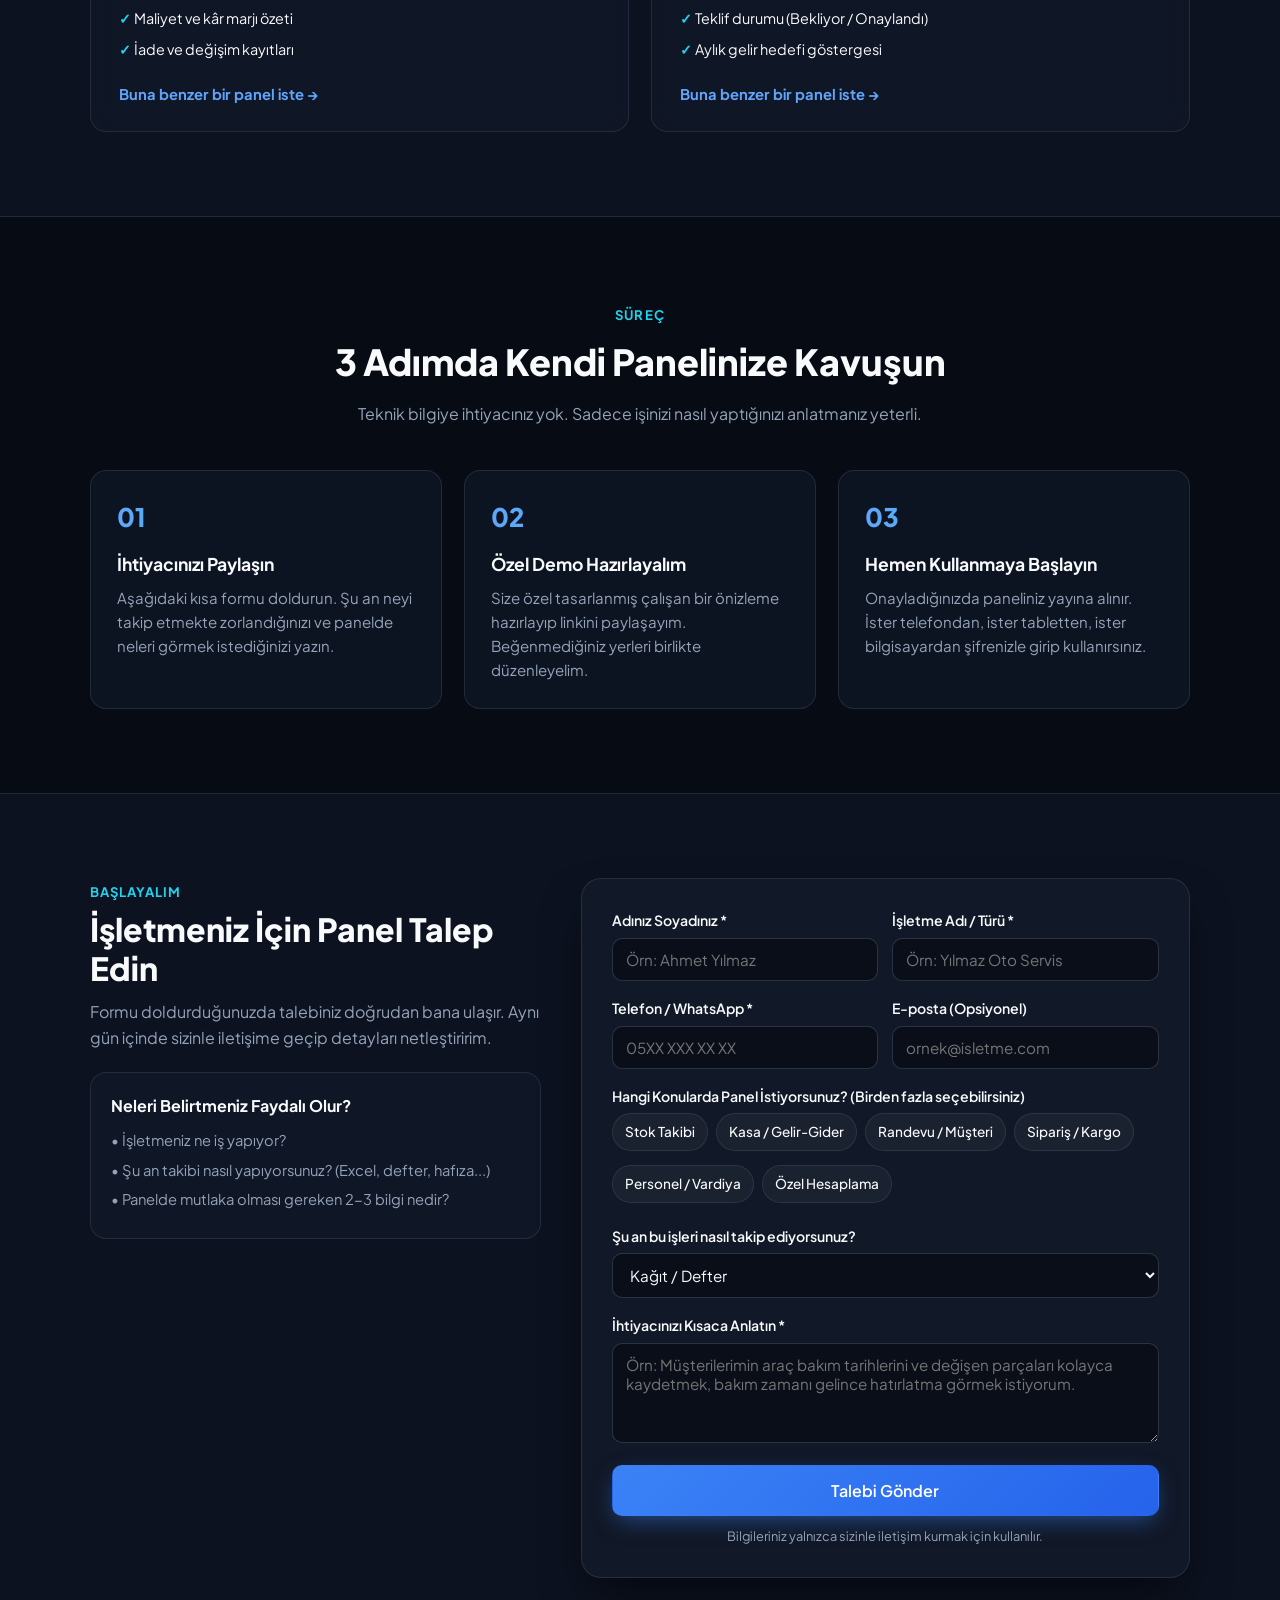
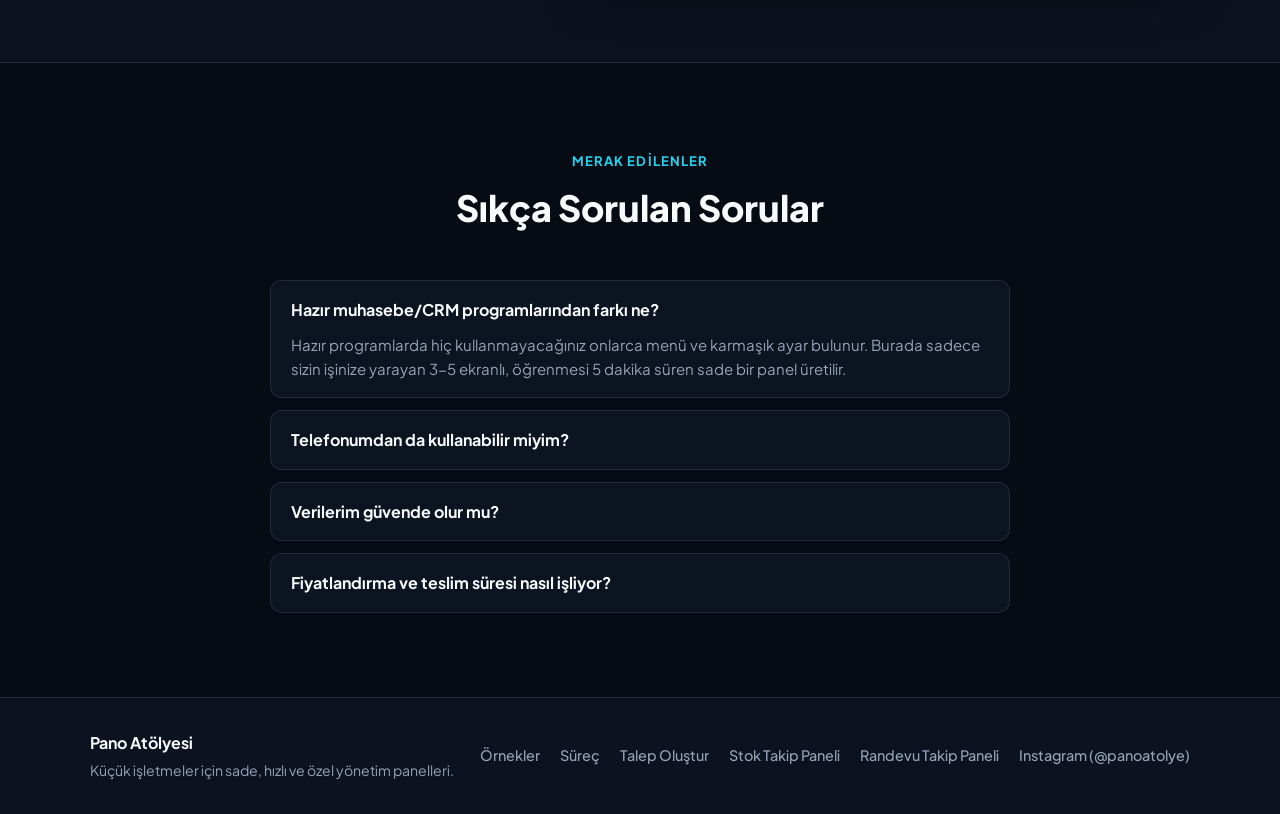
==== commit 62d97f2a: "Link randevu-takip-paneli.html from index.html footer" ====
--- a/index.html
+++ b/index.html
@@ -417,6 +417,7 @@
         <a href="#nasil-calisir">Süreç</a>
         <a href="#talep-formu">Talep Oluştur</a>
         <a href="stok-takip-paneli.html">Stok Takip Paneli</a>
+        <a href="randevu-takip-paneli.html">Randevu Takip Paneli</a>
         <a href="https://www.instagram.com/panoatolye/" target="_blank" rel="noopener noreferrer">Instagram (@panoatolye)</a>
       </div>
     </div>
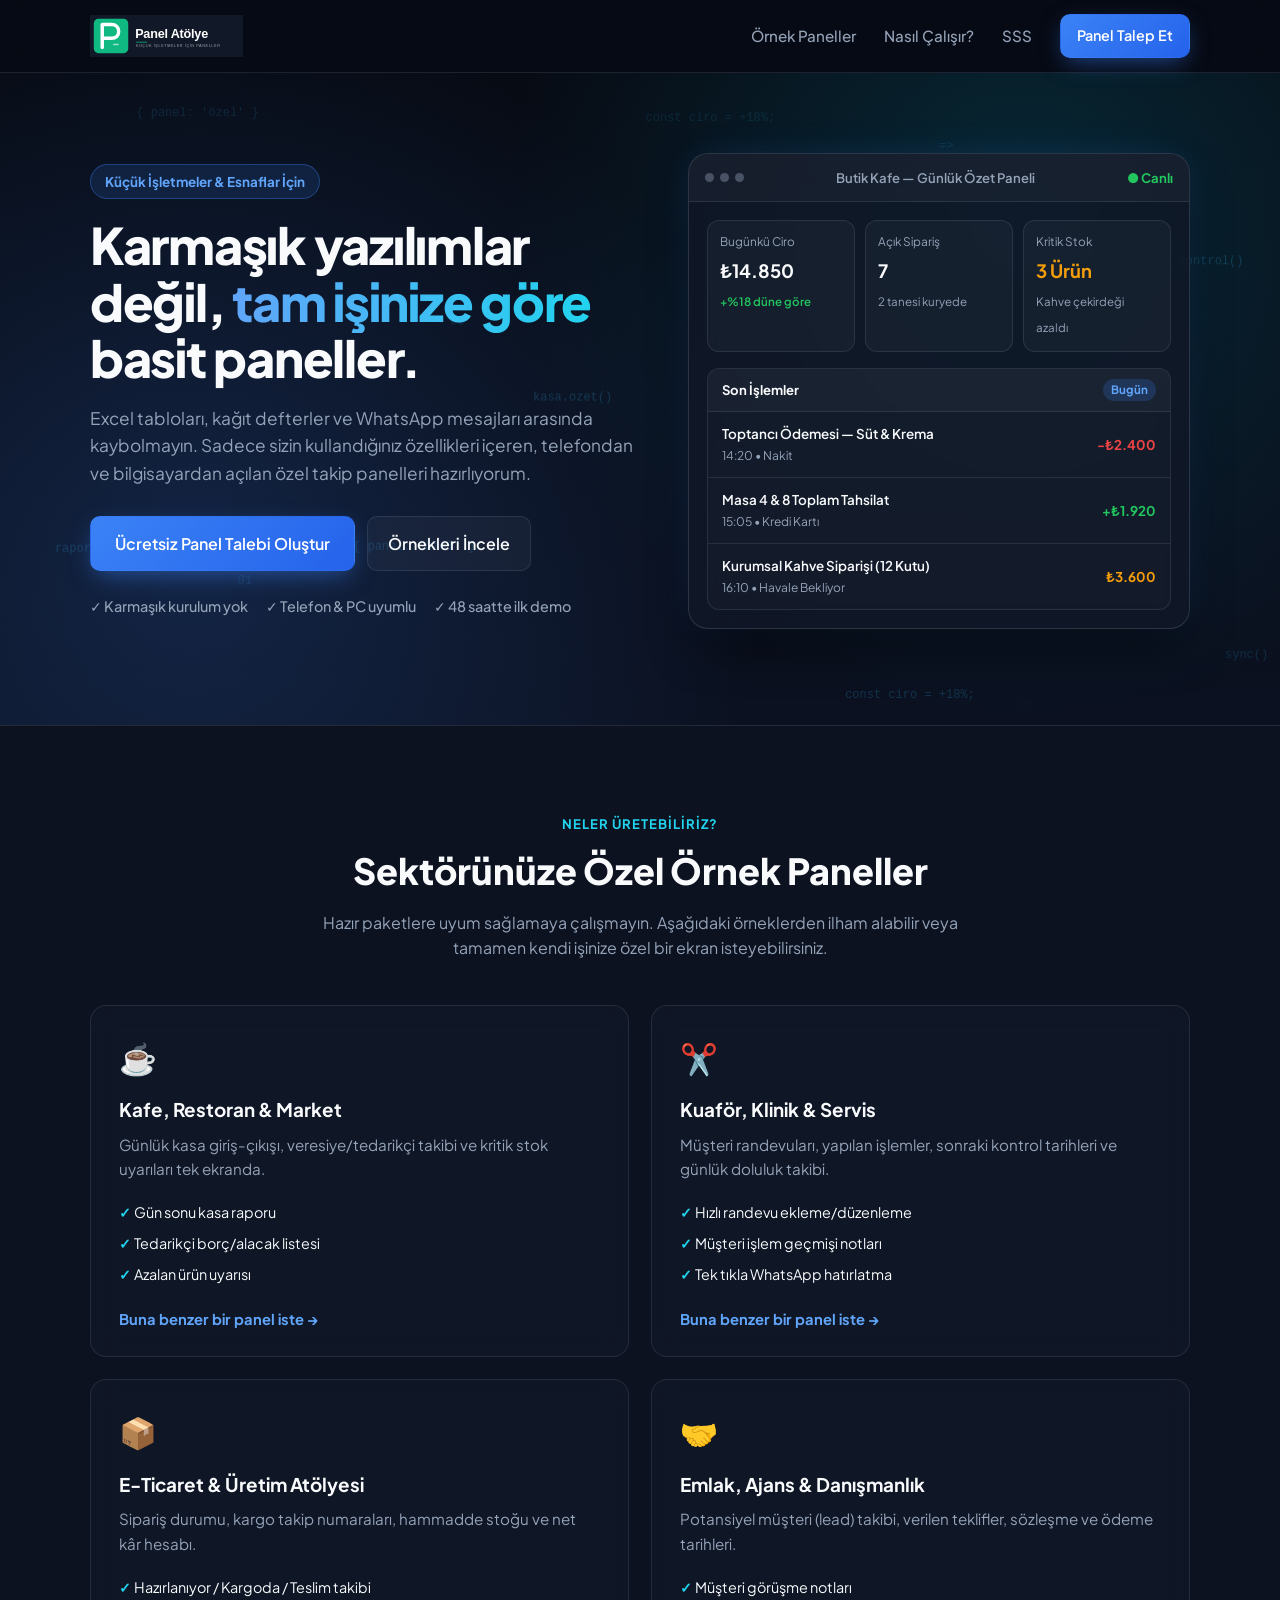
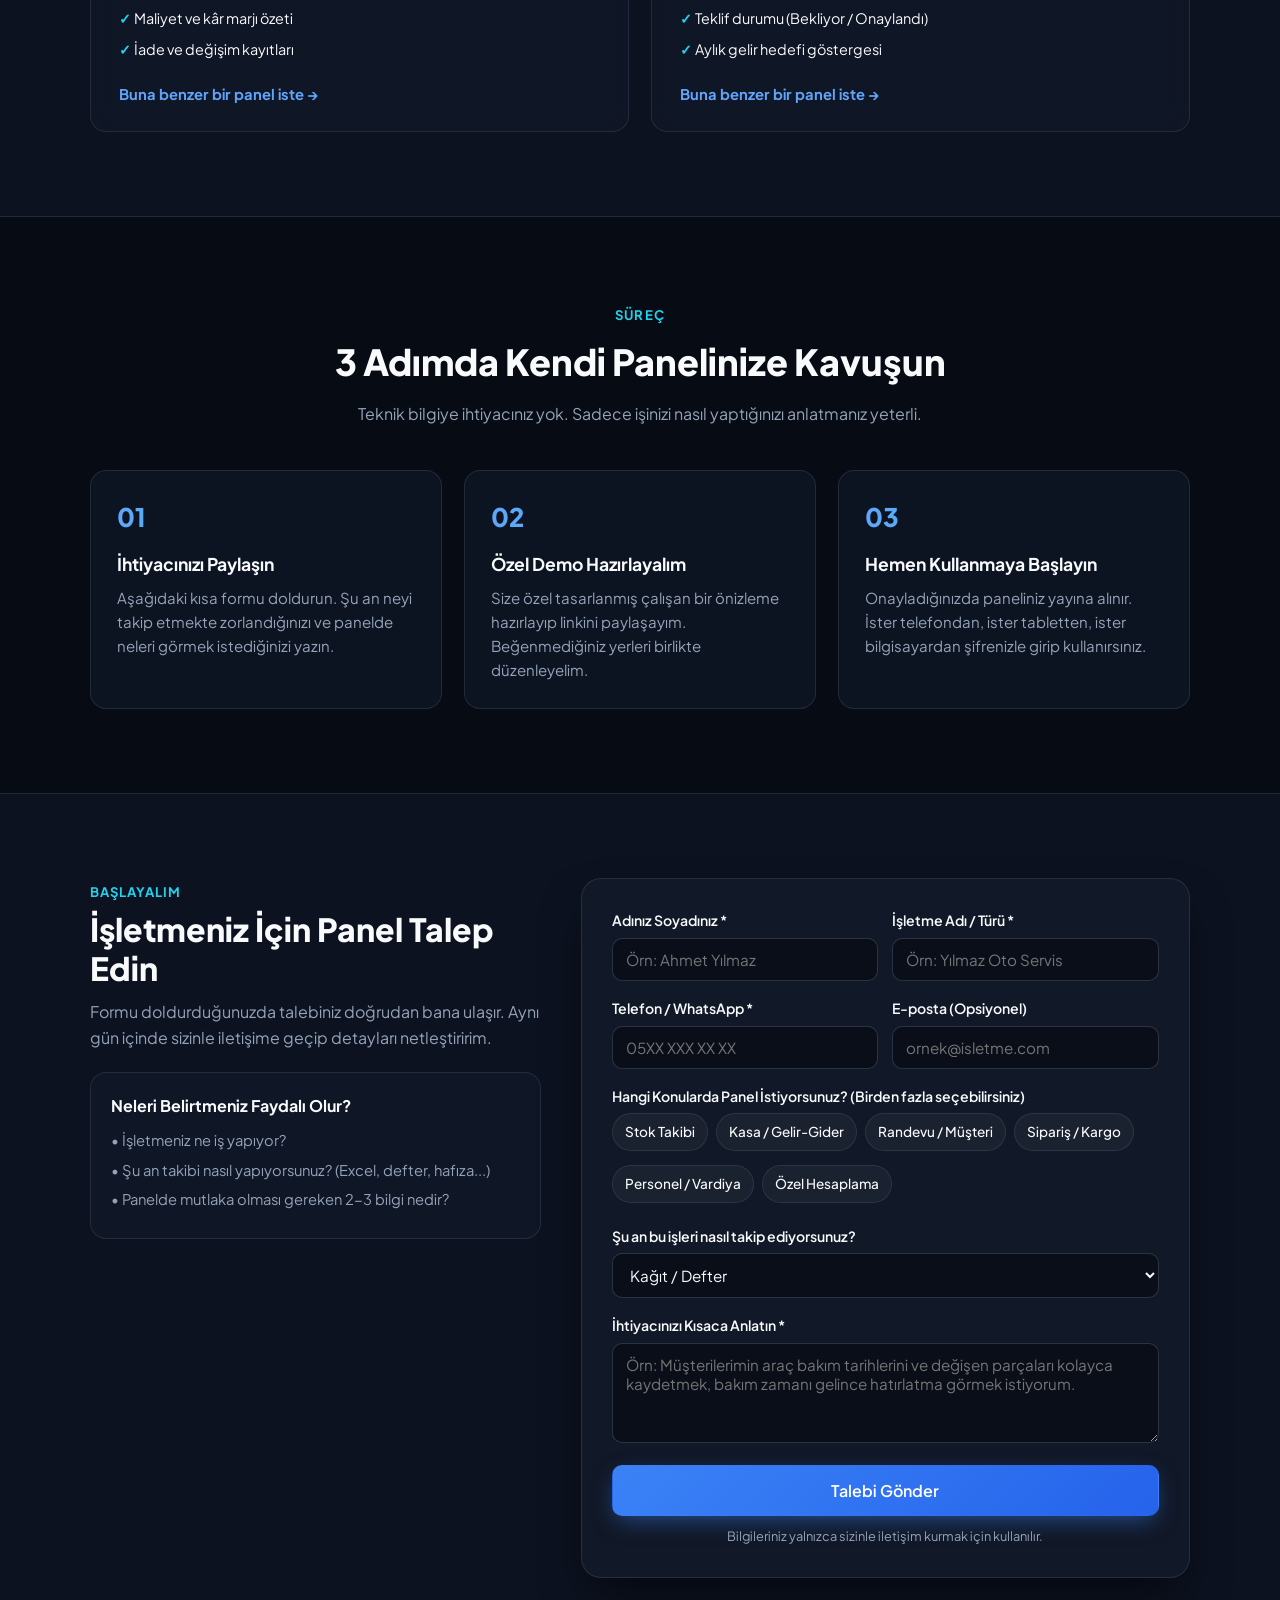
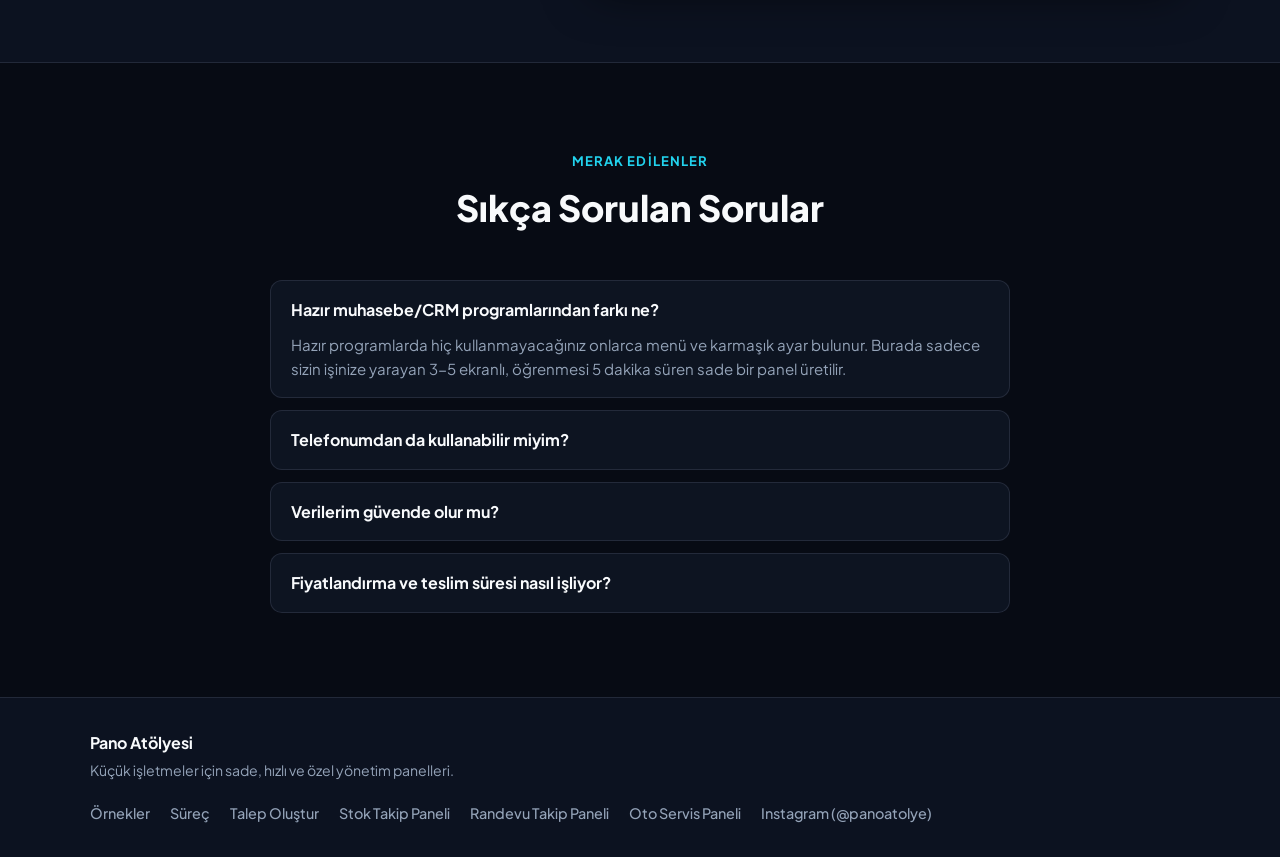
==== commit 02031307: "Link oto-servis-takip-paneli.html from index.html footer" ====
--- a/index.html
+++ b/index.html
@@ -418,6 +418,7 @@
         <a href="#talep-formu">Talep Oluştur</a>
         <a href="stok-takip-paneli.html">Stok Takip Paneli</a>
         <a href="randevu-takip-paneli.html">Randevu Takip Paneli</a>
+        <a href="oto-servis-takip-paneli.html">Oto Servis Paneli</a>
         <a href="https://www.instagram.com/panoatolye/" target="_blank" rel="noopener noreferrer">Instagram (@panoatolye)</a>
       </div>
     </div>
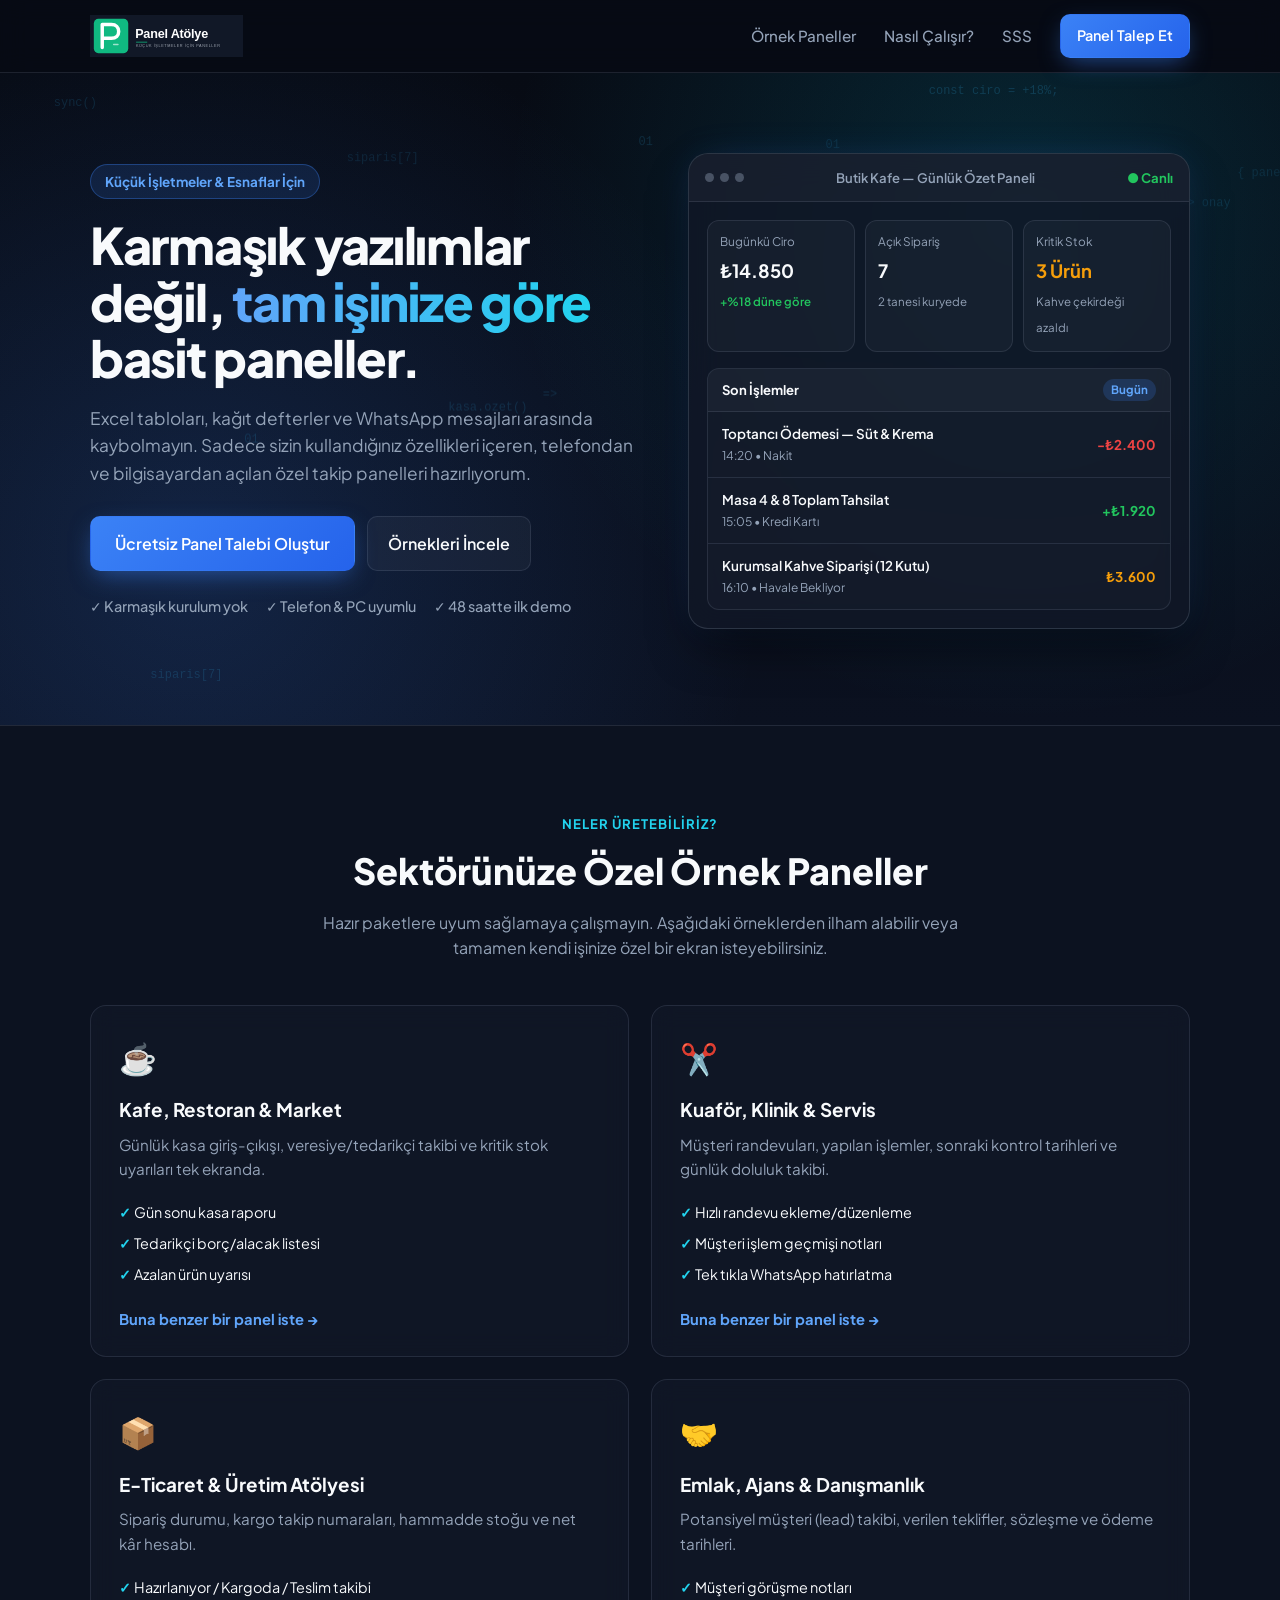
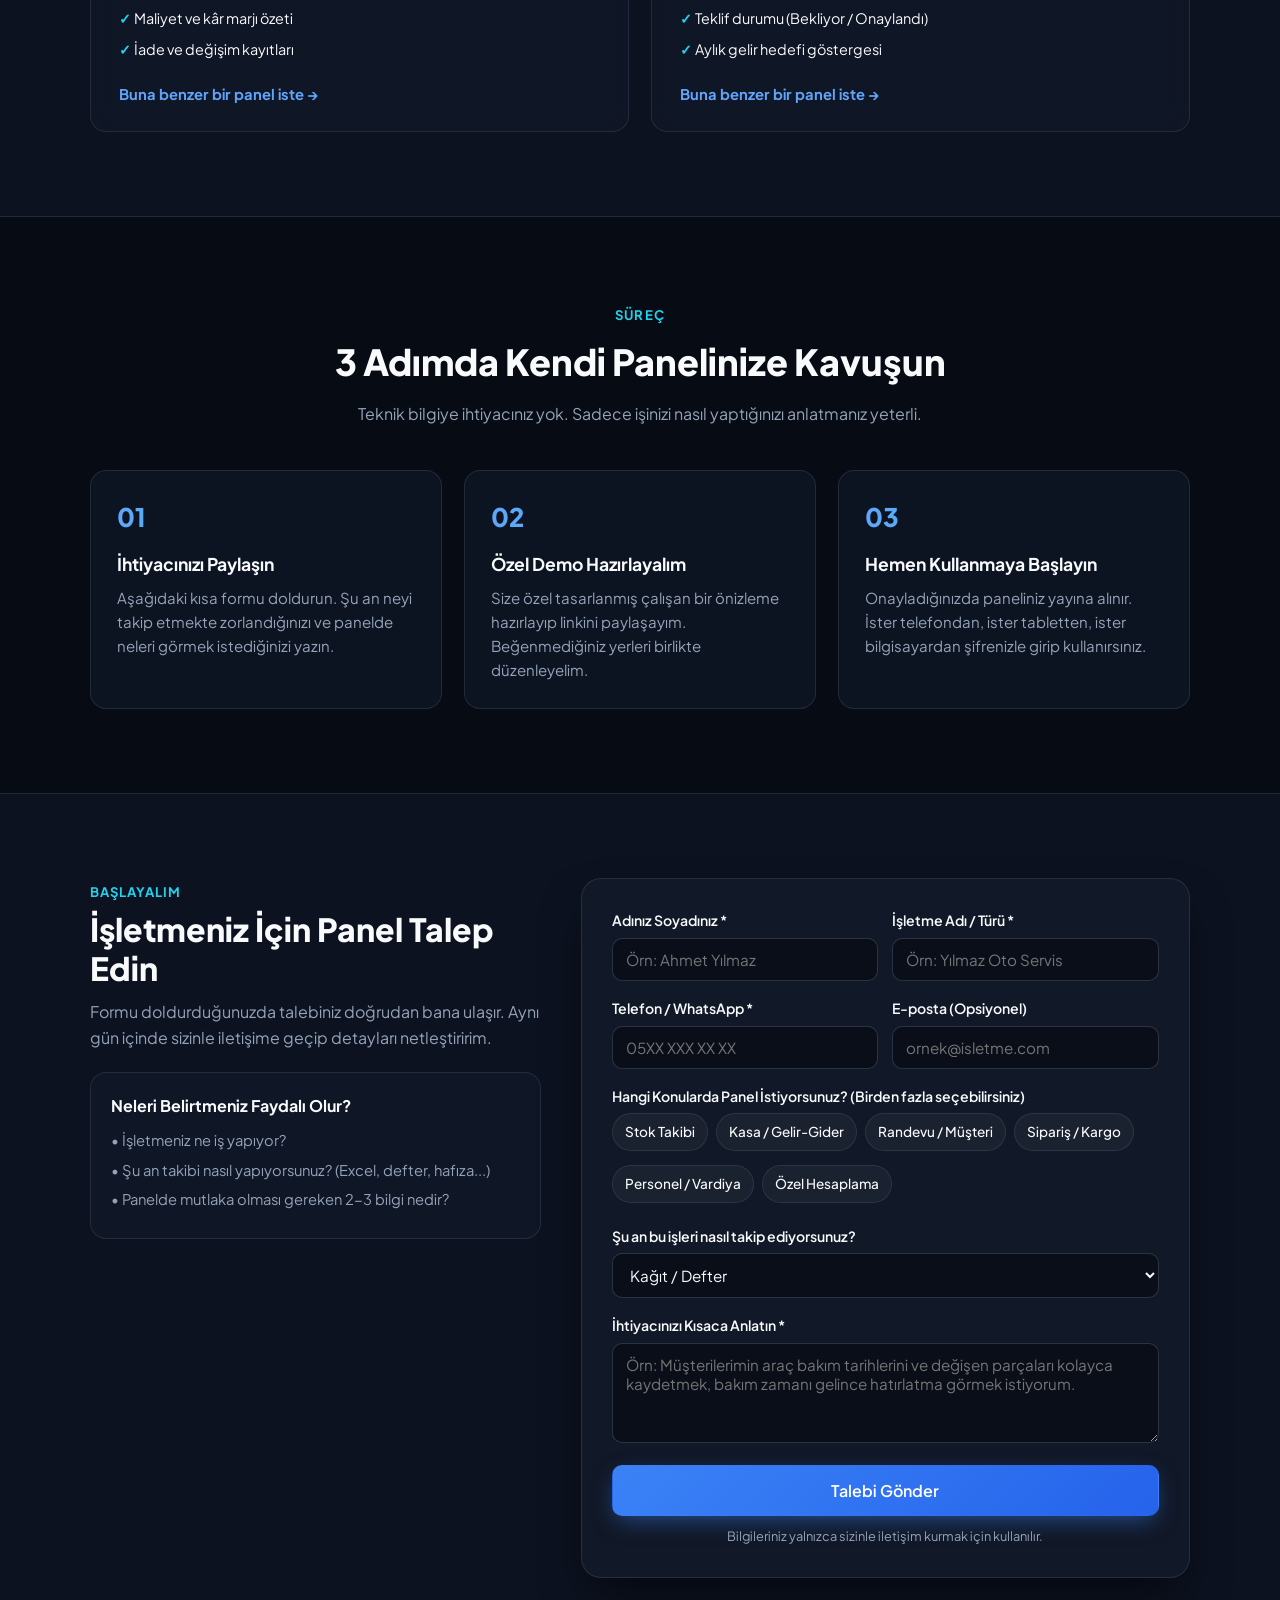
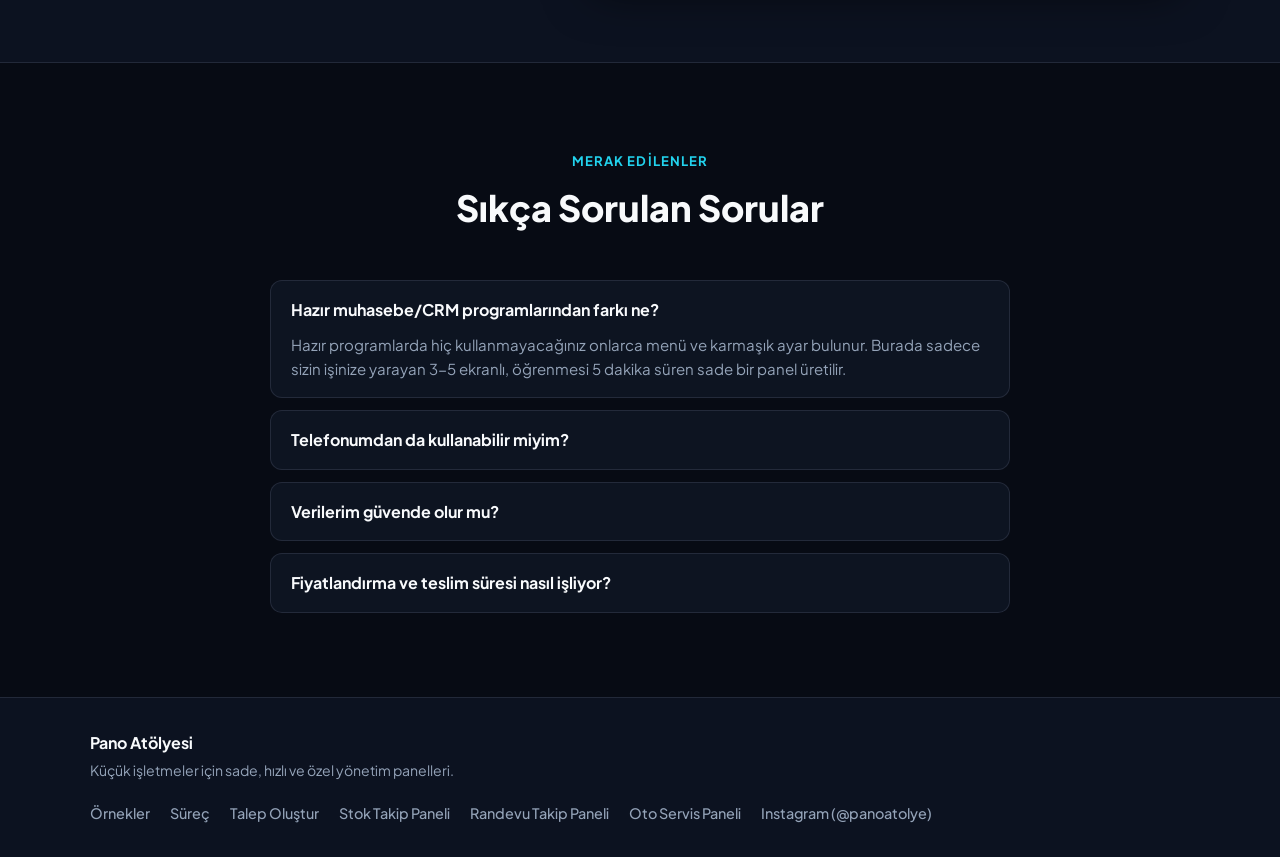
==== commit 7af737b3: "Add og:image and twitter:image meta tags to index.html" ====
--- a/index.html
+++ b/index.html
@@ -17,9 +17,13 @@
   <meta property="og:locale" content="tr_TR" />
   <link rel="canonical" href="https://opperator04.github.io/panel-atolye/" />
   <meta property="og:url" content="https://opperator04.github.io/panel-atolye/" />
+    <meta property="og:image" content="https://opperator04.github.io/panel-atolye/og-image.png" />
+    <meta property="og:image:width" content="1200" />
+    <meta property="og:image:height" content="630" />
   <meta name="twitter:card" content="summary_large_image" />
   <meta name="twitter:title" content="Pano Atölyesi | Küçük İşletmeler İçin Özel Yönetim Panelleri" />
   <meta name="twitter:description" content="Excel ve defter karmaşasına son veren, ihtiyacınıza özel basit, hızlı ve mobil uyumlu yönetim panelleri." />
+    <meta name="twitter:image" content="https://opperator04.github.io/panel-atolye/og-image.png" />
 
   <script type="application/ld+json">
   {
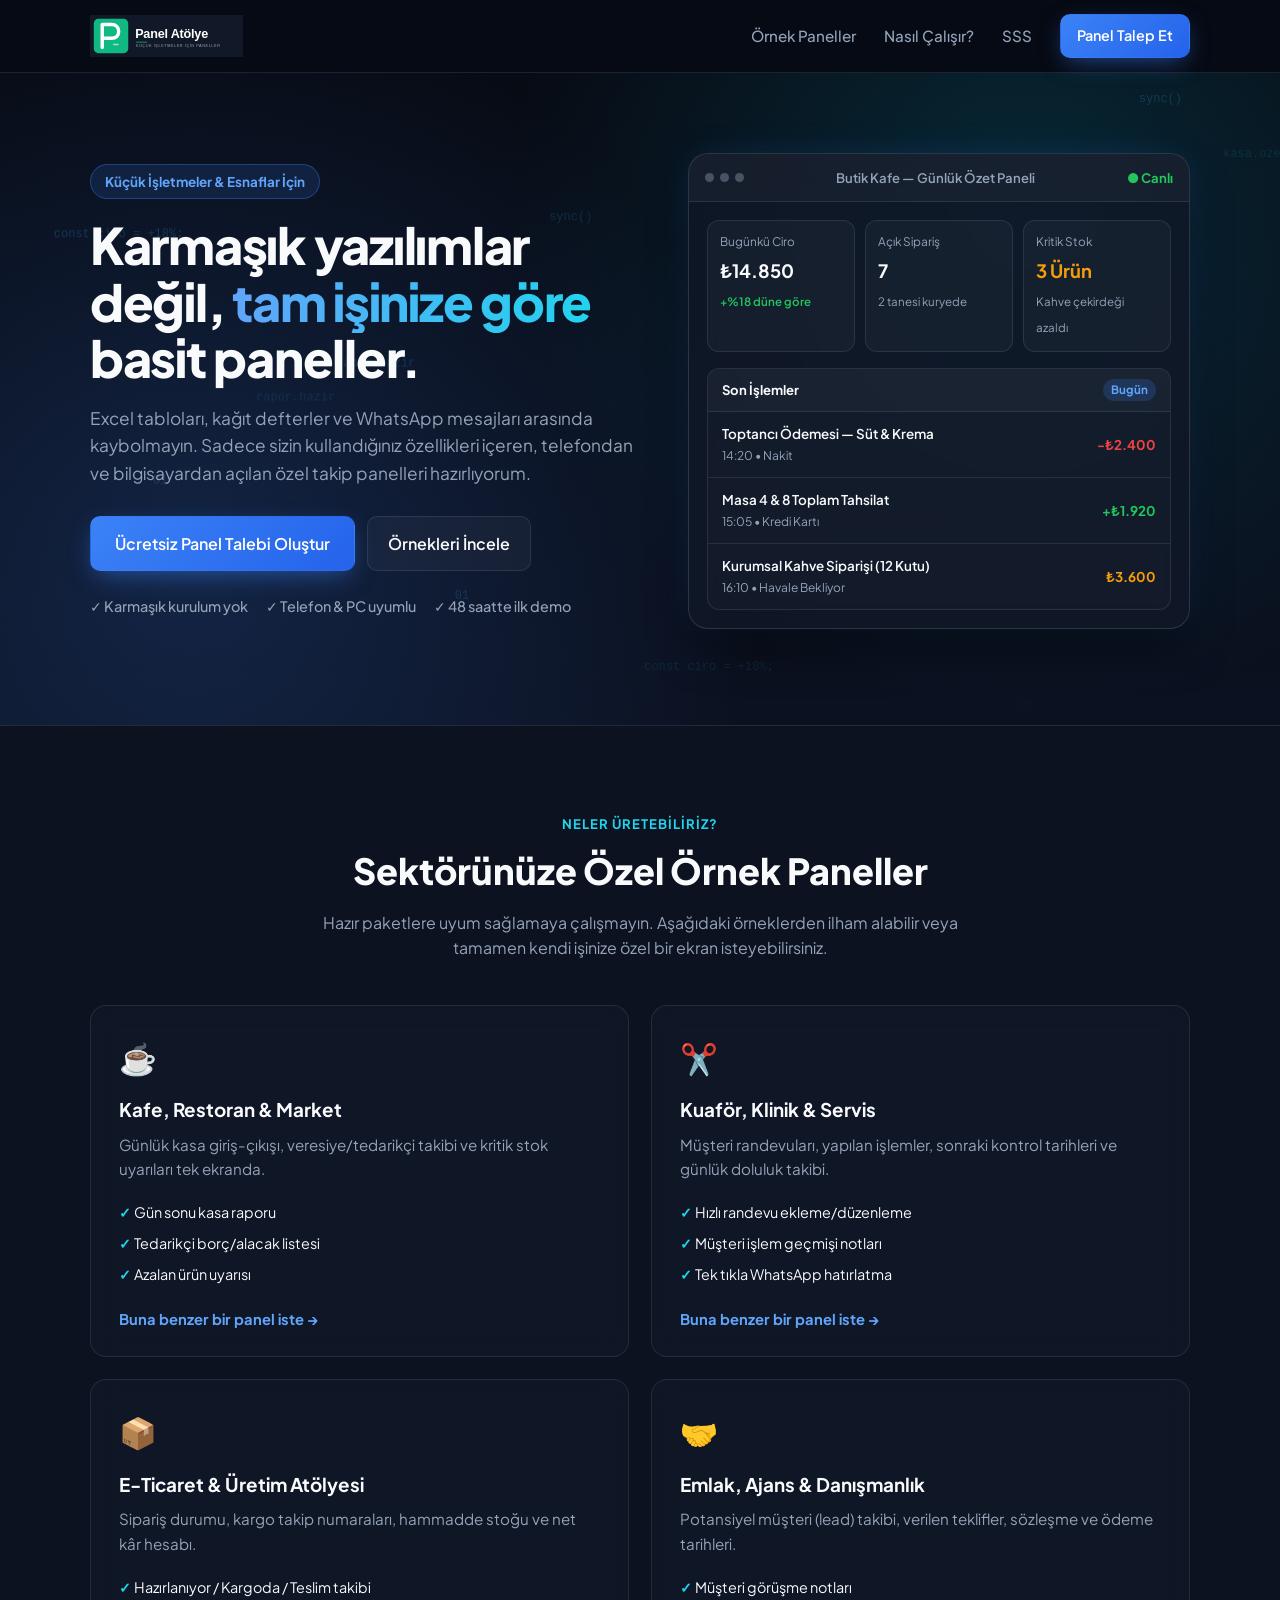
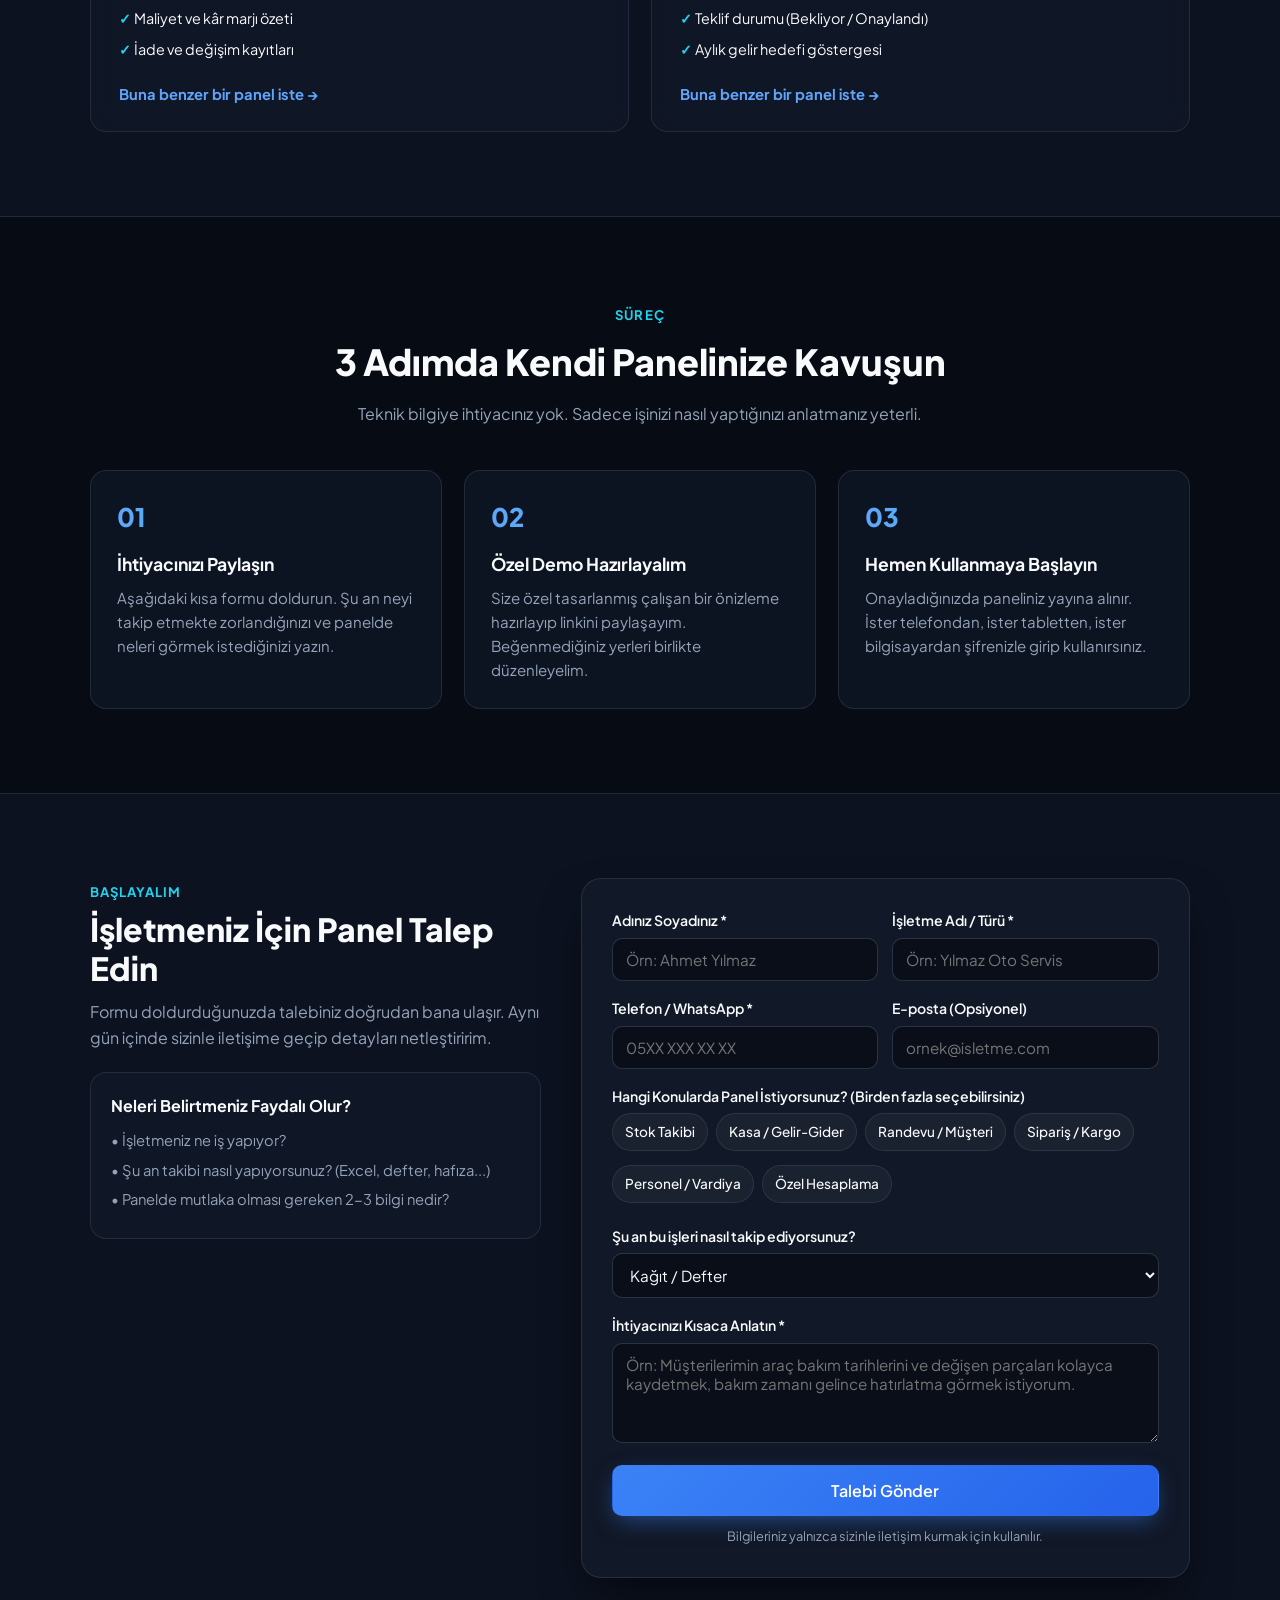
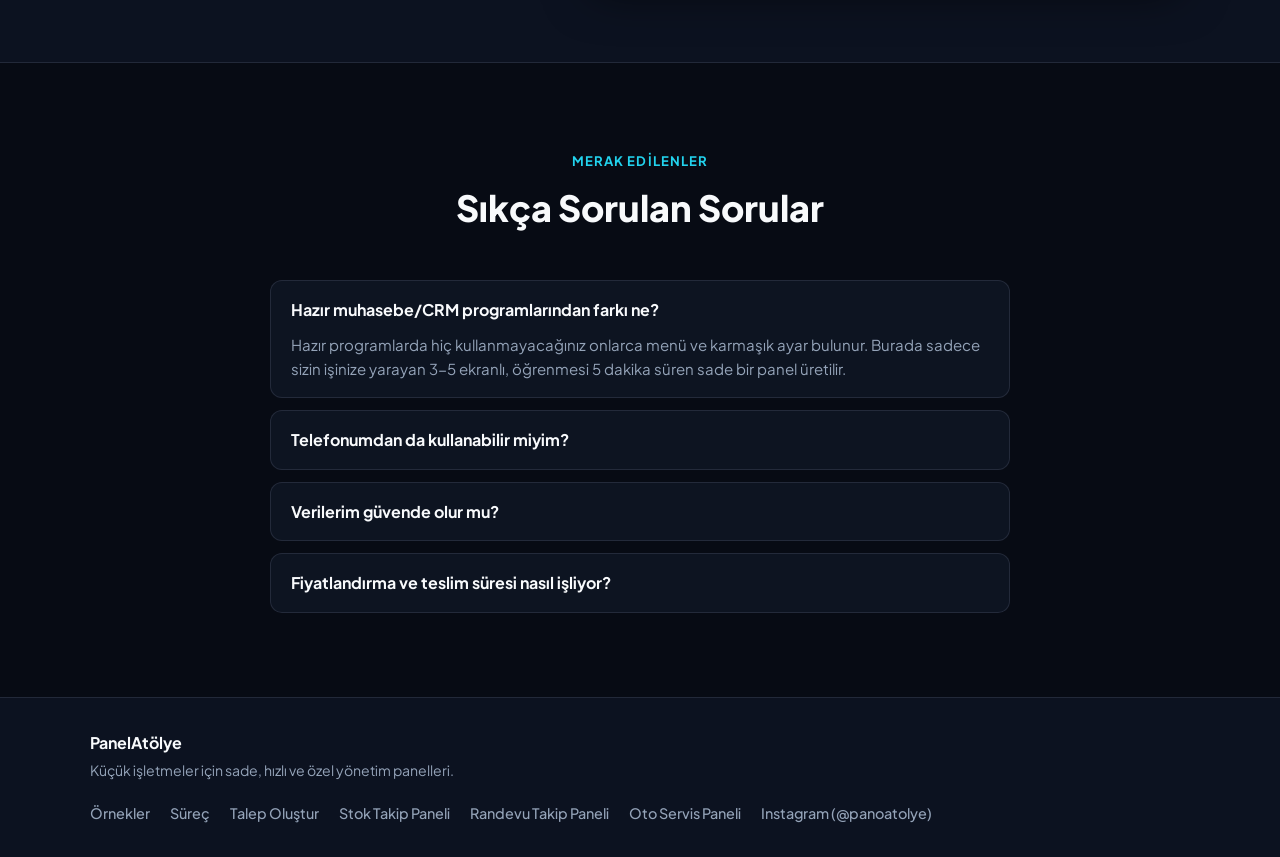
==== commit d7cb0619: "Rename brand back to PanelAtolye across site and og-image" ====
--- a/index.html
+++ b/index.html
@@ -3,7 +3,7 @@
 <head>
   <meta charset="UTF-8" />
   <meta name="viewport" content="width=device-width, initial-scale=1.0" />
-  <title>Pano Atölyesi | Küçük İşletmeler İçin Özel Yönetim Panelleri</title>
+  <title>PanelAtölye | Küçük İşletmeler İçin Özel Yönetim Panelleri</title>
   <link rel="icon" type="image/svg+xml" href="logo.svg" />
   <meta name="description" content="Küçük işletmeniz için Excel ve defter karmaşasına son veren, ihtiyacınıza özel basit, hızlı ve mobil uyumlu yönetim panelleri. Ücretsiz talep oluşturun." />
   <meta name="keywords" content="küçük işletme paneli, özel yönetim paneli, stok takip paneli, randevu takip sistemi, esnaf için yazılım, basit crm" />
@@ -12,7 +12,7 @@
 
   <!-- Open Graph / Sosyal Medya Önizleme -->
   <meta property="og:type" content="website" />
-  <meta property="og:title" content="Pano Atölyesi | Küçük İşletmeler İçin Özel Yönetim Panelleri" />
+  <meta property="og:title" content="PanelAtölye | Küçük İşletmeler İçin Özel Yönetim Panelleri" />
   <meta property="og:description" content="İşinizi kolaylaştıran, sadece ihtiyacınız olan özelliklere sahip basit yönetim panelleri tasarlıyoruz." />
   <meta property="og:locale" content="tr_TR" />
   <link rel="canonical" href="https://opperator04.github.io/panel-atolye/" />
@@ -21,7 +21,7 @@
     <meta property="og:image:width" content="1200" />
     <meta property="og:image:height" content="630" />
   <meta name="twitter:card" content="summary_large_image" />
-  <meta name="twitter:title" content="Pano Atölyesi | Küçük İşletmeler İçin Özel Yönetim Panelleri" />
+  <meta name="twitter:title" content="PanelAtölye | Küçük İşletmeler İçin Özel Yönetim Panelleri" />
   <meta name="twitter:description" content="Excel ve defter karmaşasına son veren, ihtiyacınıza özel basit, hızlı ve mobil uyumlu yönetim panelleri." />
     <meta name="twitter:image" content="https://opperator04.github.io/panel-atolye/og-image.png" />
 
@@ -31,7 +31,7 @@
     "@graph": [
       {
         "@type": "ProfessionalService",
-        "name": "Pano Atölyesi",
+        "name": "PanelAtölye",
         "url": "https://opperator04.github.io/panel-atolye/",
         "description": "Küçük işletmeler ve esnaflar için Excel ve kağıt defter karmaşasına son veren özel yönetim, stok, randevu ve sipariş takip panelleri.",
         "areaServed": "TR",
@@ -90,7 +90,7 @@
   <header class="navbar">
     <div class="container nav-inner">
       <a href="#" class="brand">
-        <img src="logo.svg" alt="Pano Atölyesi" class="brand-logo" />
+        <img src="logo.svg" alt="PanelAtölye" class="brand-logo" />
       </a>
 
       <nav class="nav-links" aria-label="Ana menü">
@@ -413,7 +413,7 @@
   <footer class="footer">
     <div class="container footer-inner">
       <div>
-        <strong class="brand-text">Pano <span>Atölyesi</span></strong>
+        <strong class="brand-text">Panel<span>Atölye</span></strong>
         <p>Küçük işletmeler için sade, hızlı ve özel yönetim panelleri.</p>
       </div>
       <div class="footer-links">
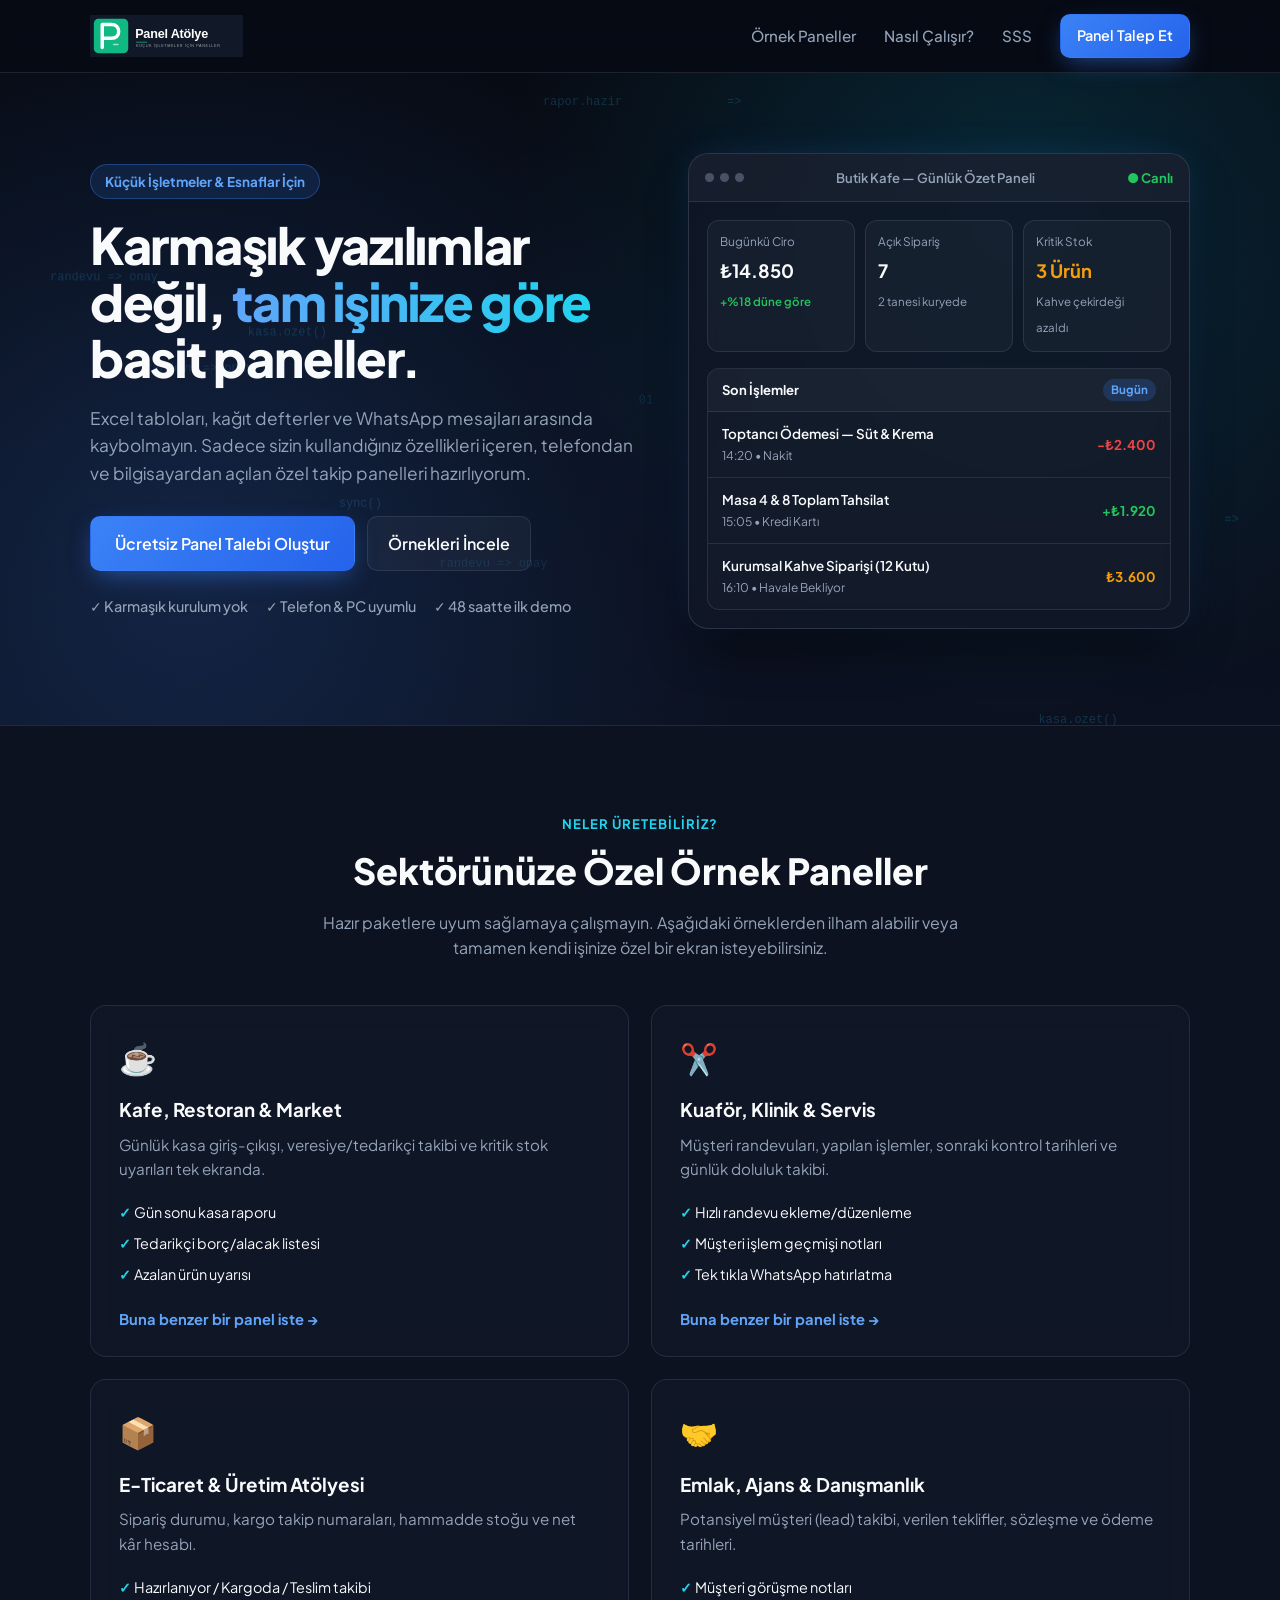
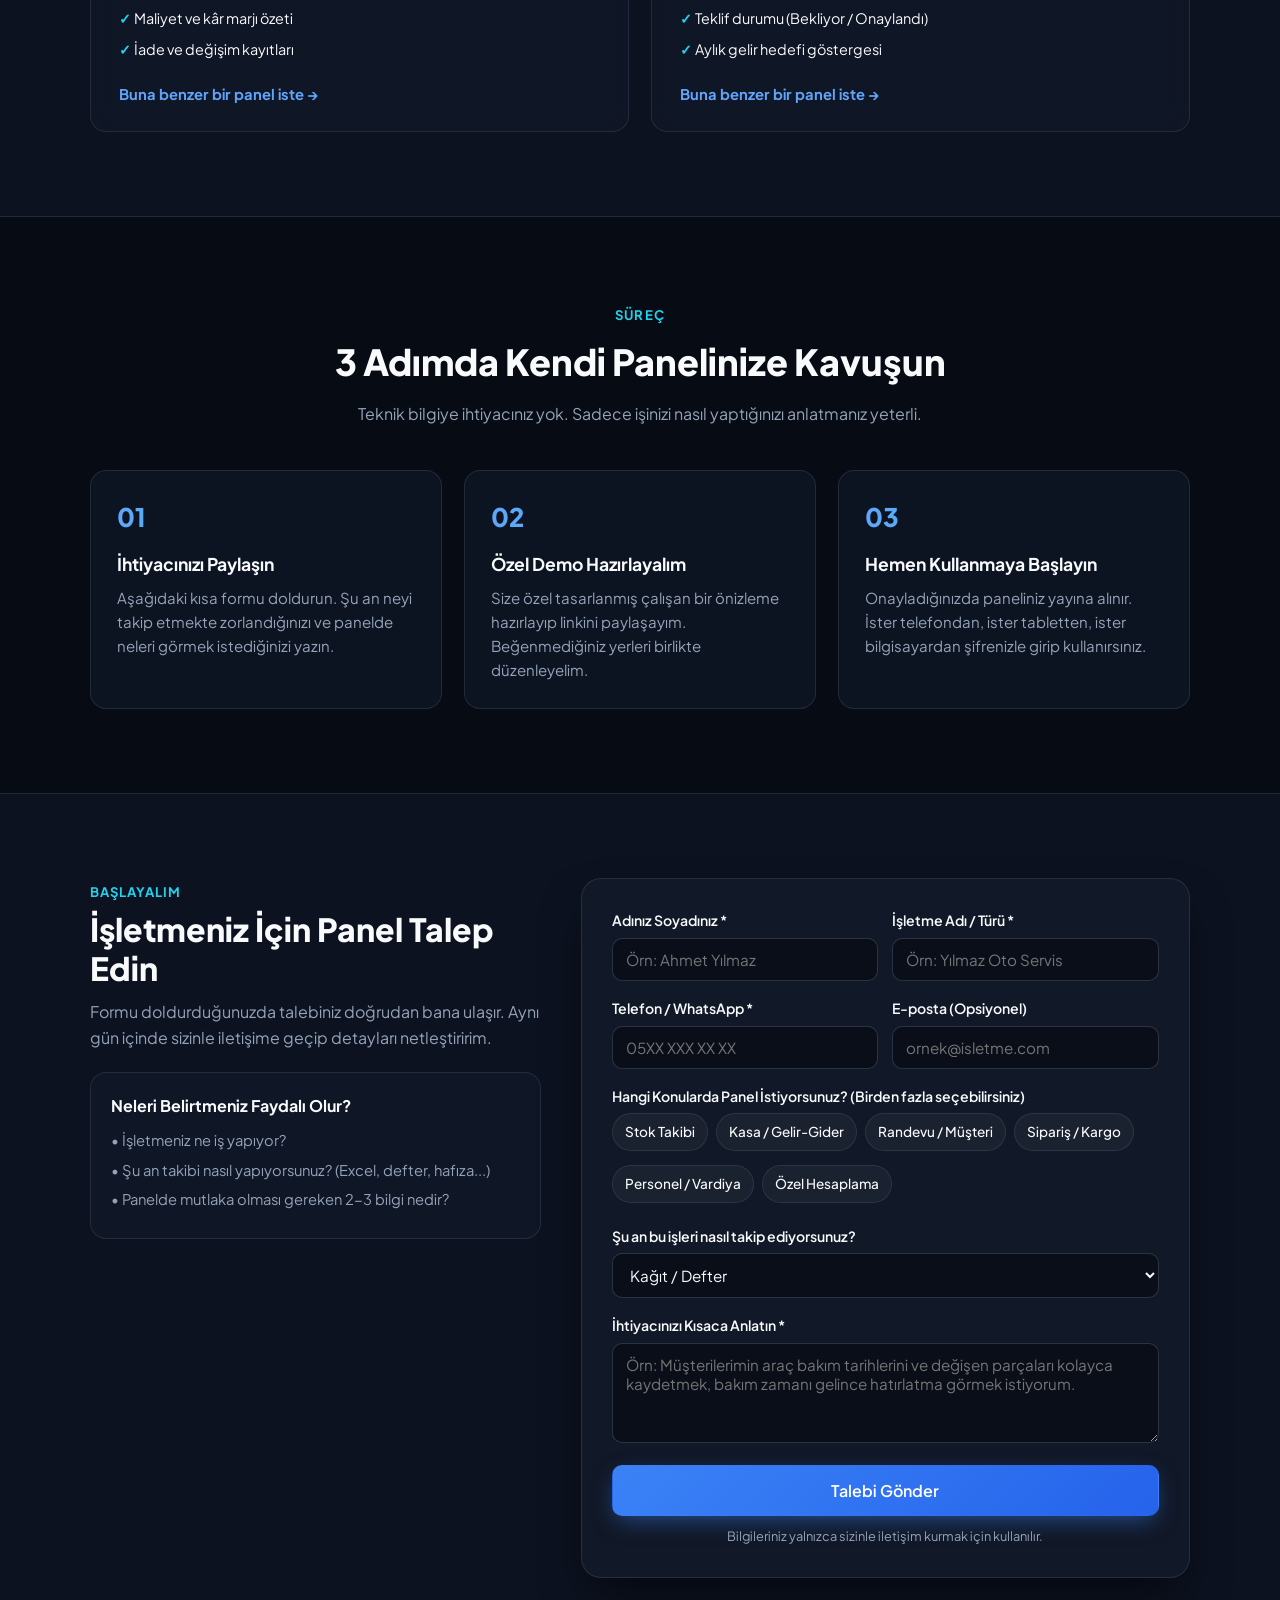
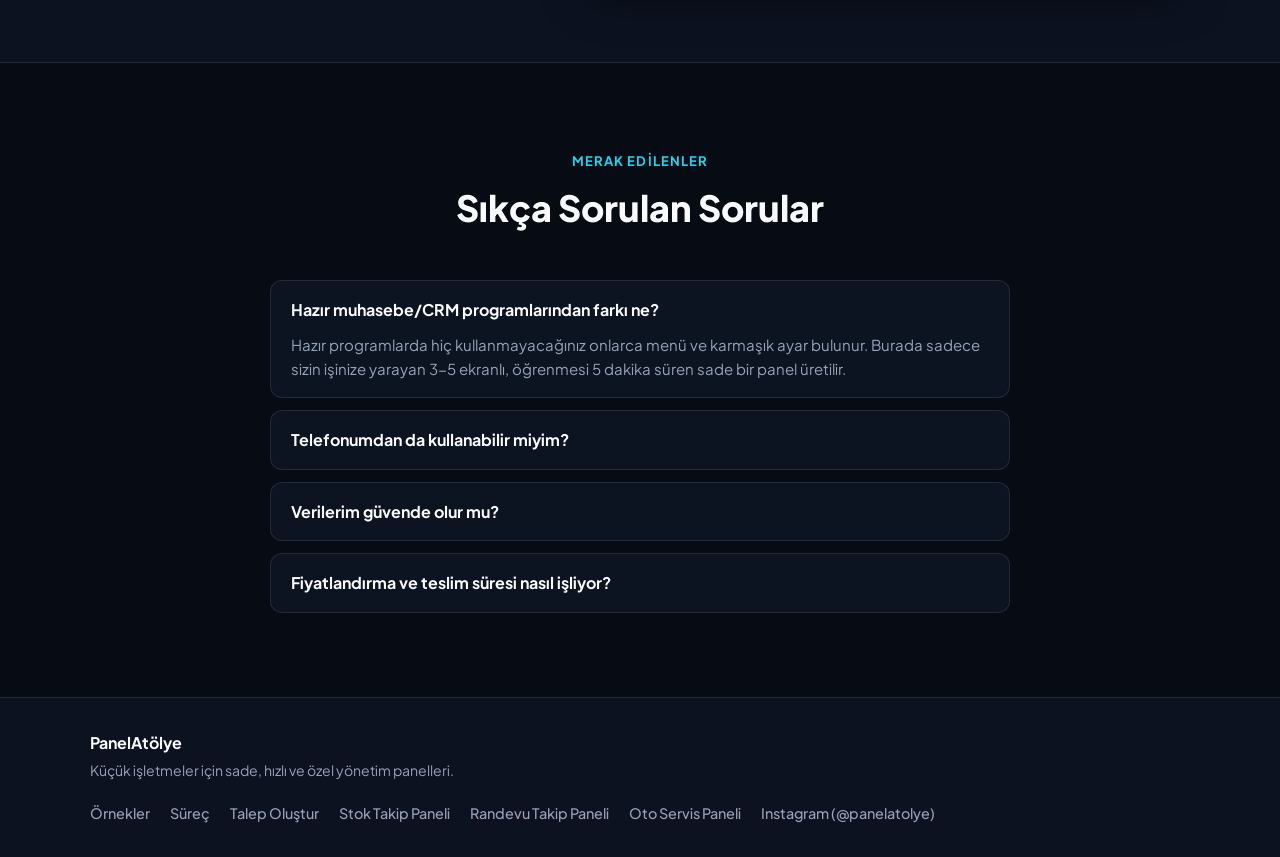
==== commit b33ac38b: "Update Instagram handle to @panelatolye" ====
--- a/index.html
+++ b/index.html
@@ -36,7 +36,7 @@
         "description": "Küçük işletmeler ve esnaflar için Excel ve kağıt defter karmaşasına son veren özel yönetim, stok, randevu ve sipariş takip panelleri.",
         "areaServed": "TR",
         "sameAs": [
-          "https://www.instagram.com/panoatolye/"
+          "https://www.instagram.com/panelatolye/"
         ]
       },
       {
@@ -423,7 +423,7 @@
         <a href="stok-takip-paneli.html">Stok Takip Paneli</a>
         <a href="randevu-takip-paneli.html">Randevu Takip Paneli</a>
         <a href="oto-servis-takip-paneli.html">Oto Servis Paneli</a>
-        <a href="https://www.instagram.com/panoatolye/" target="_blank" rel="noopener noreferrer">Instagram (@panoatolye)</a>
+        <a href="https://www.instagram.com/panelatolye/" target="_blank" rel="noopener noreferrer">Instagram (@panelatolye)</a>
       </div>
     </div>
   </footer>
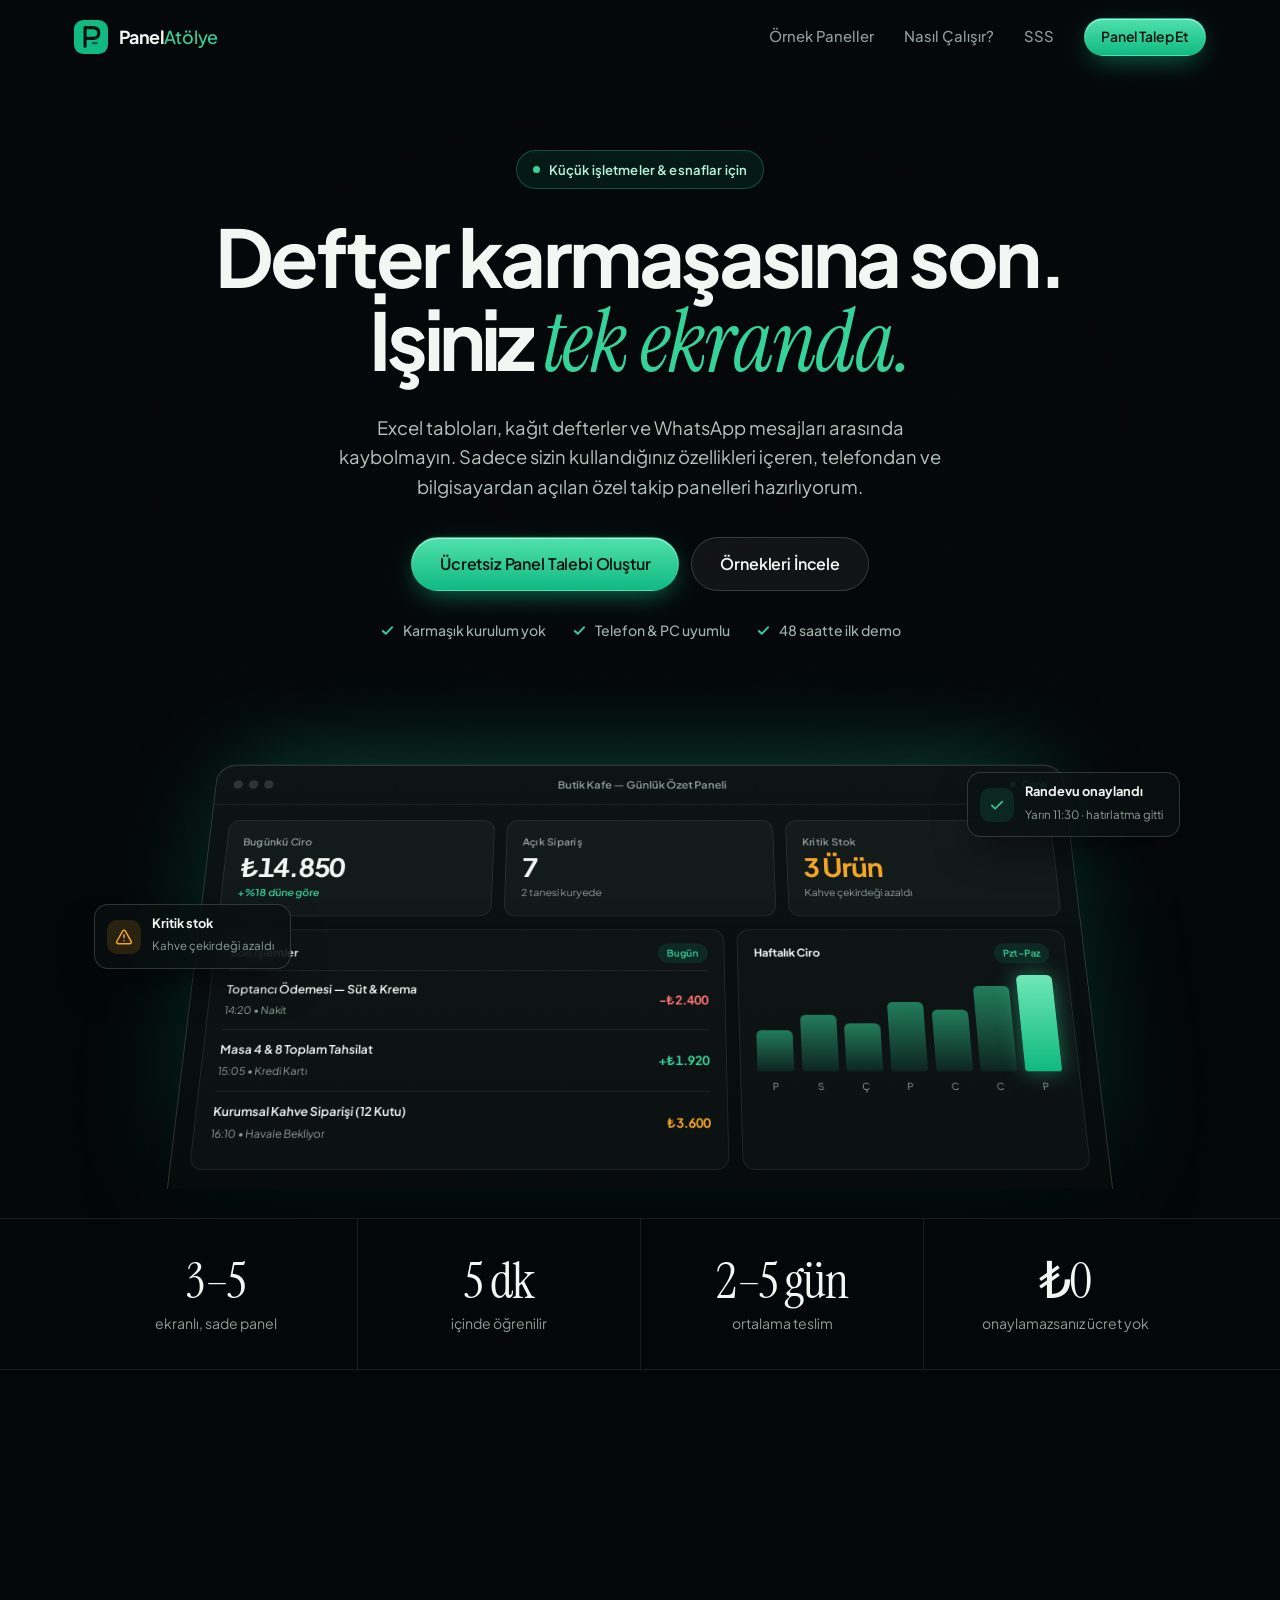
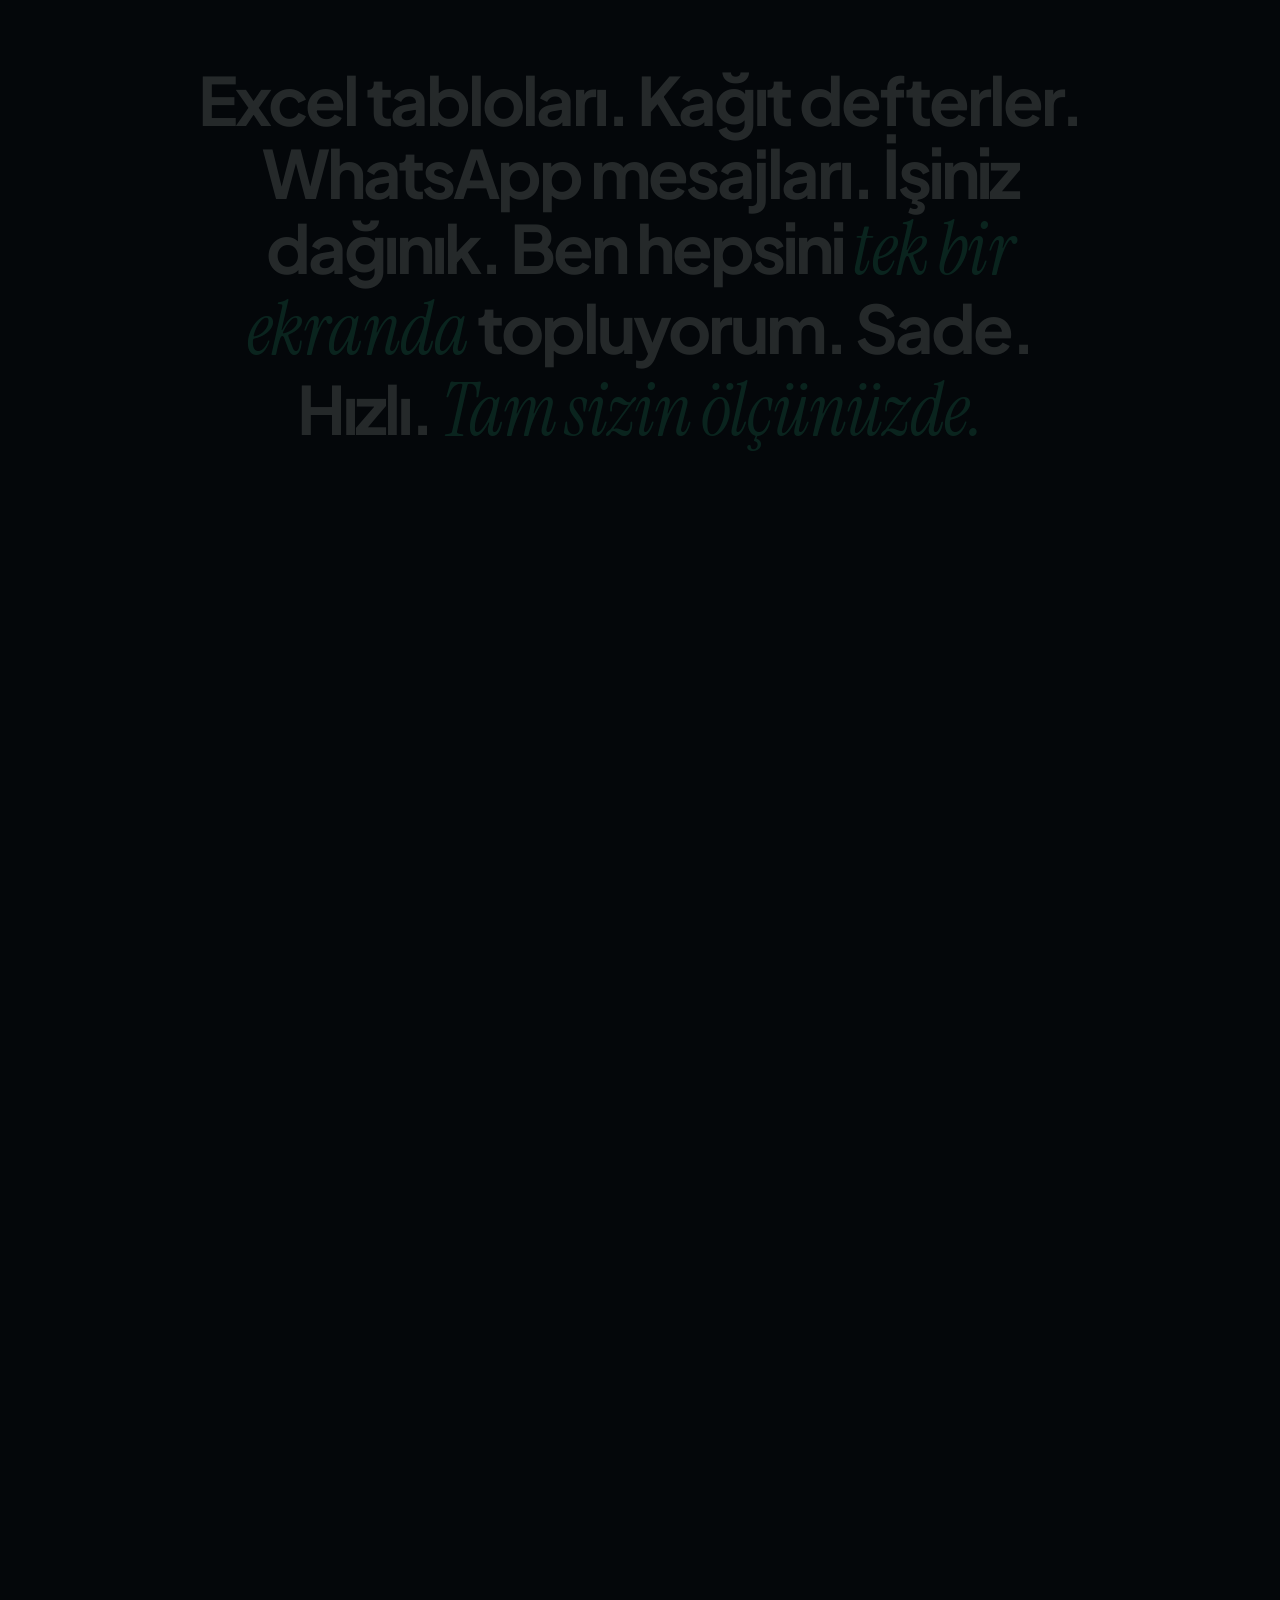
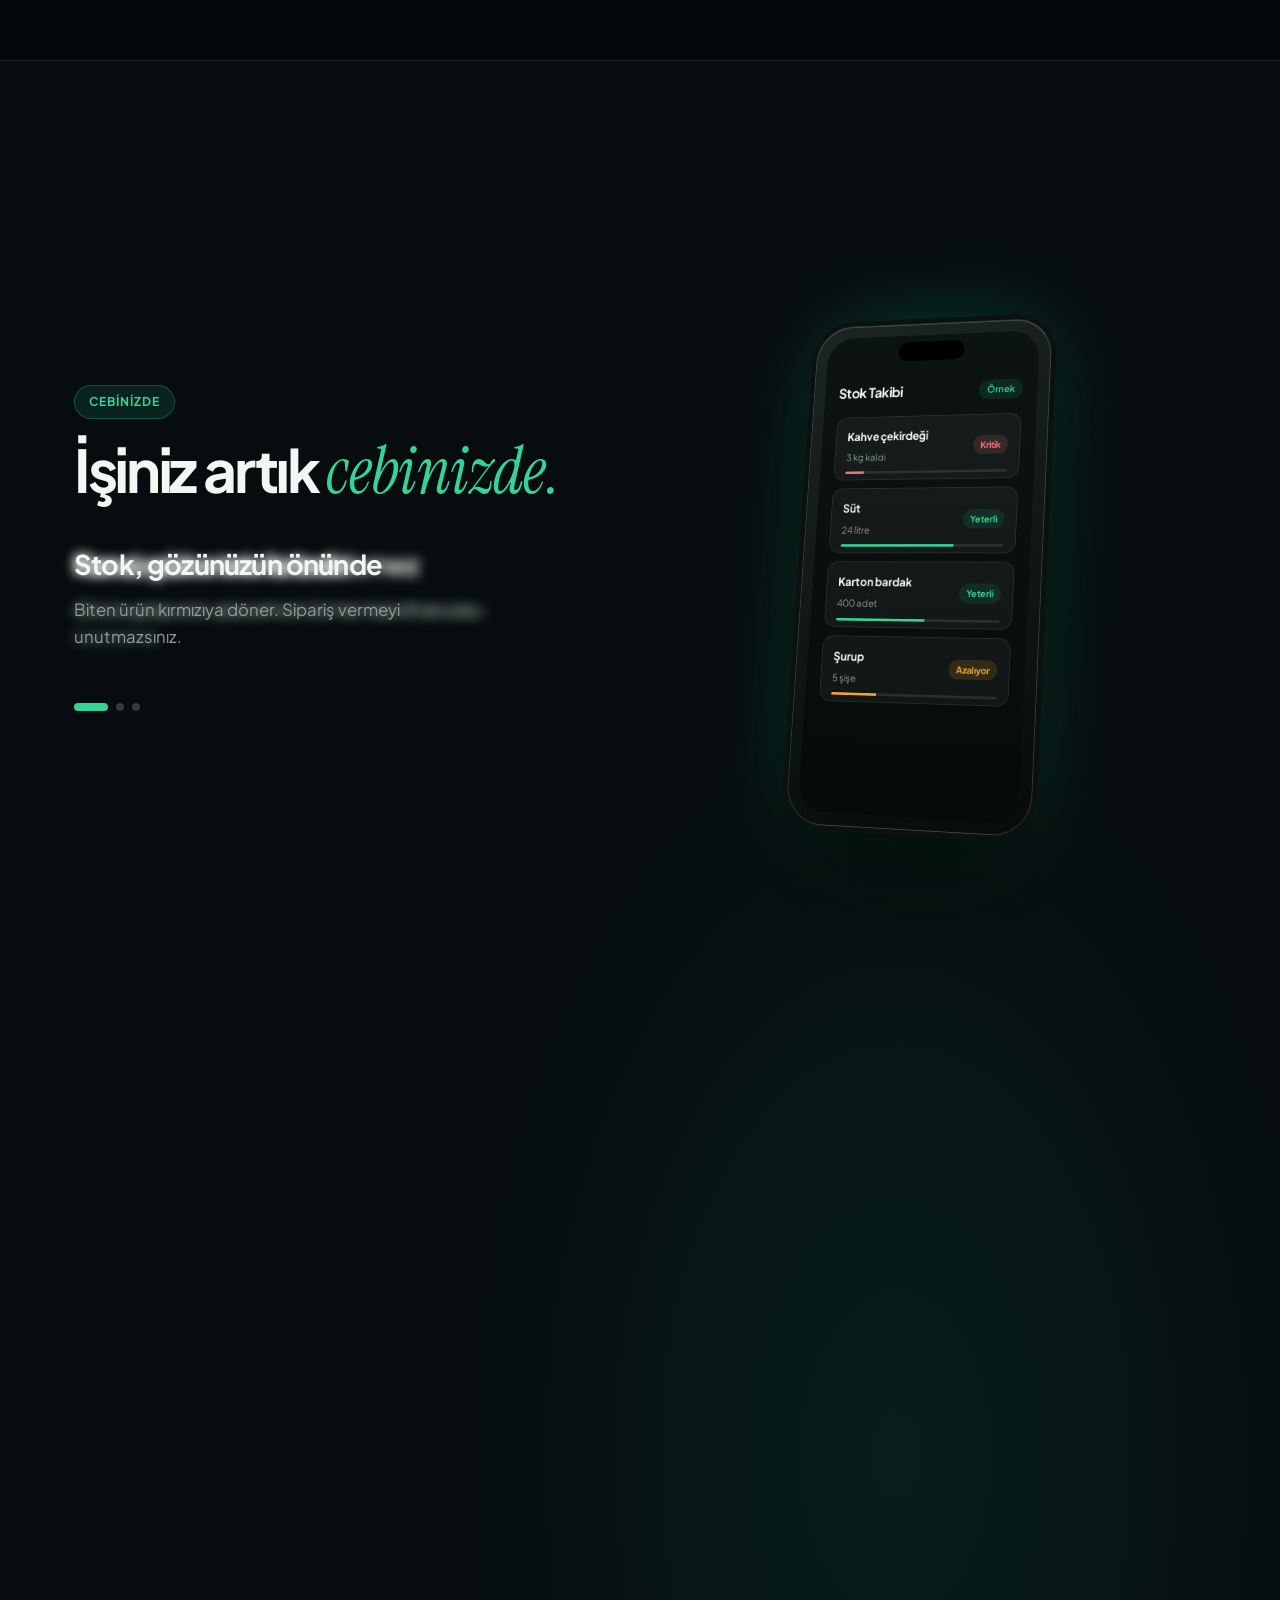
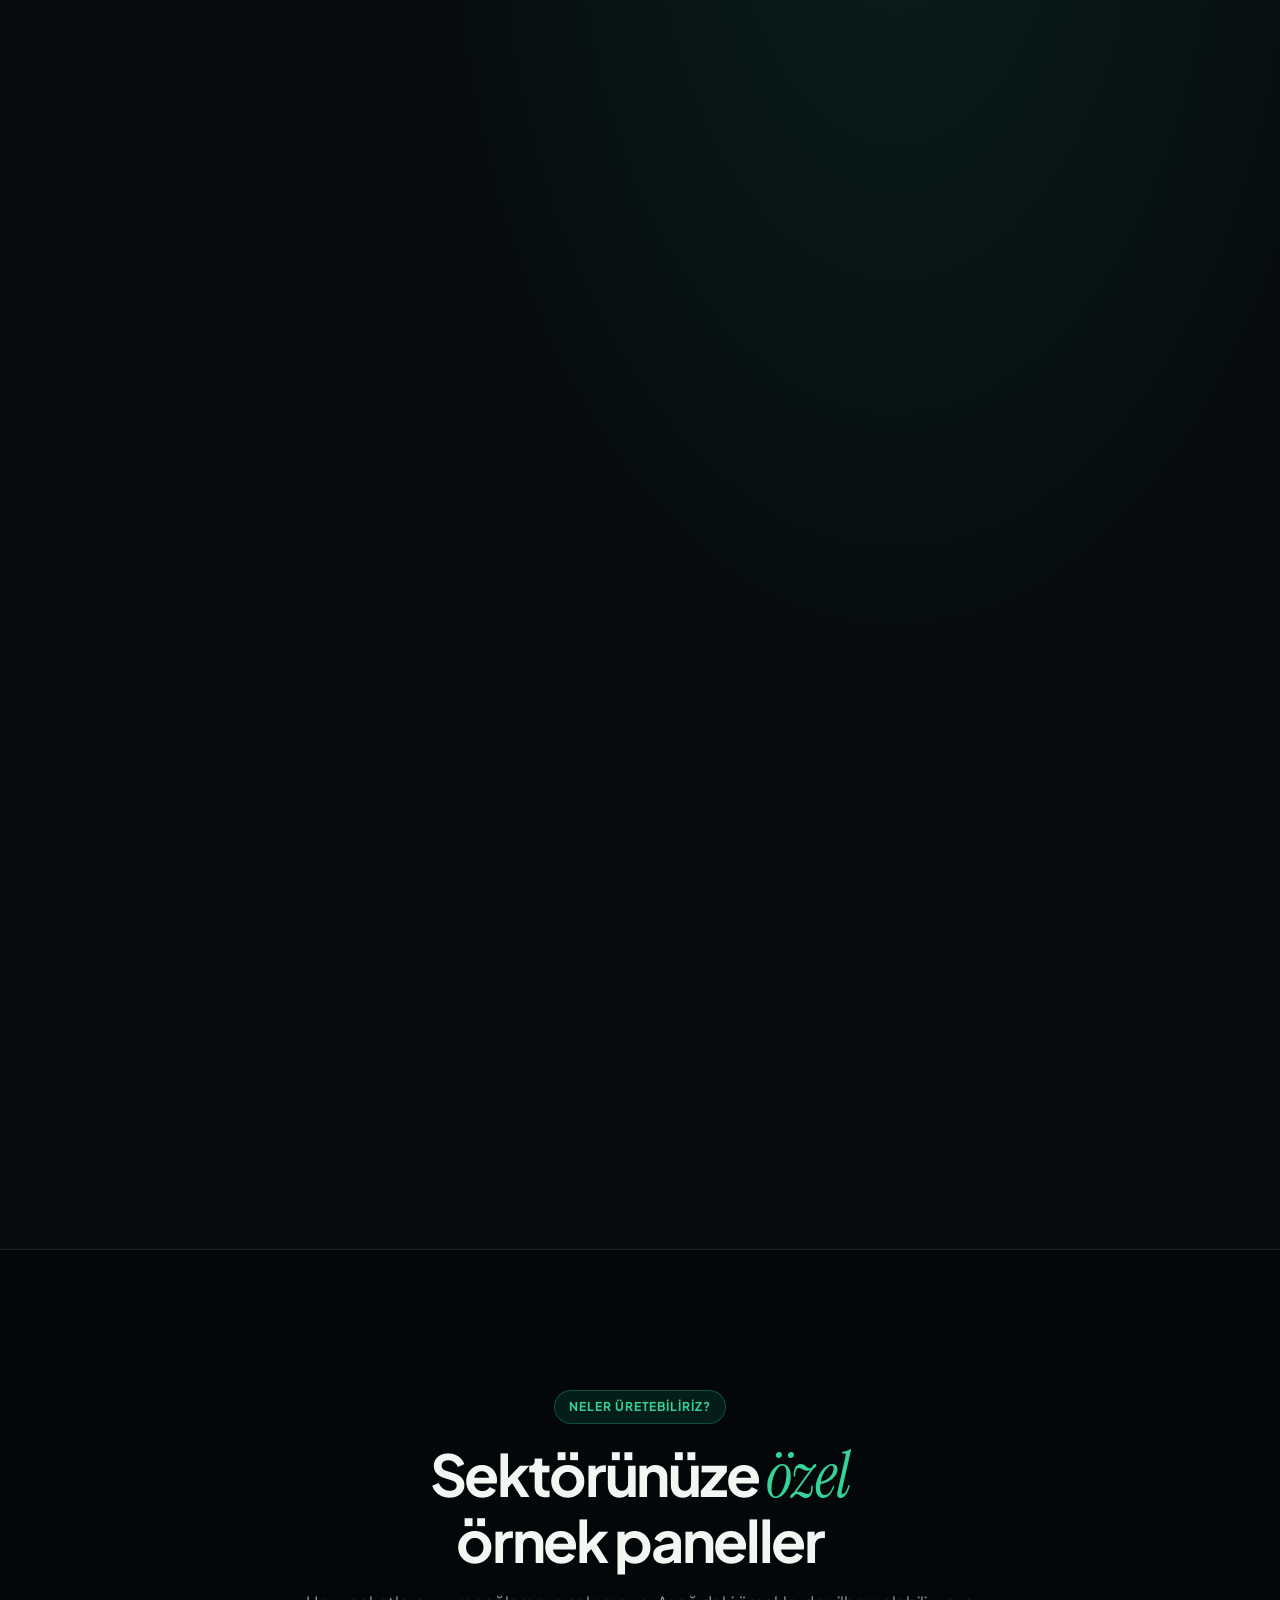
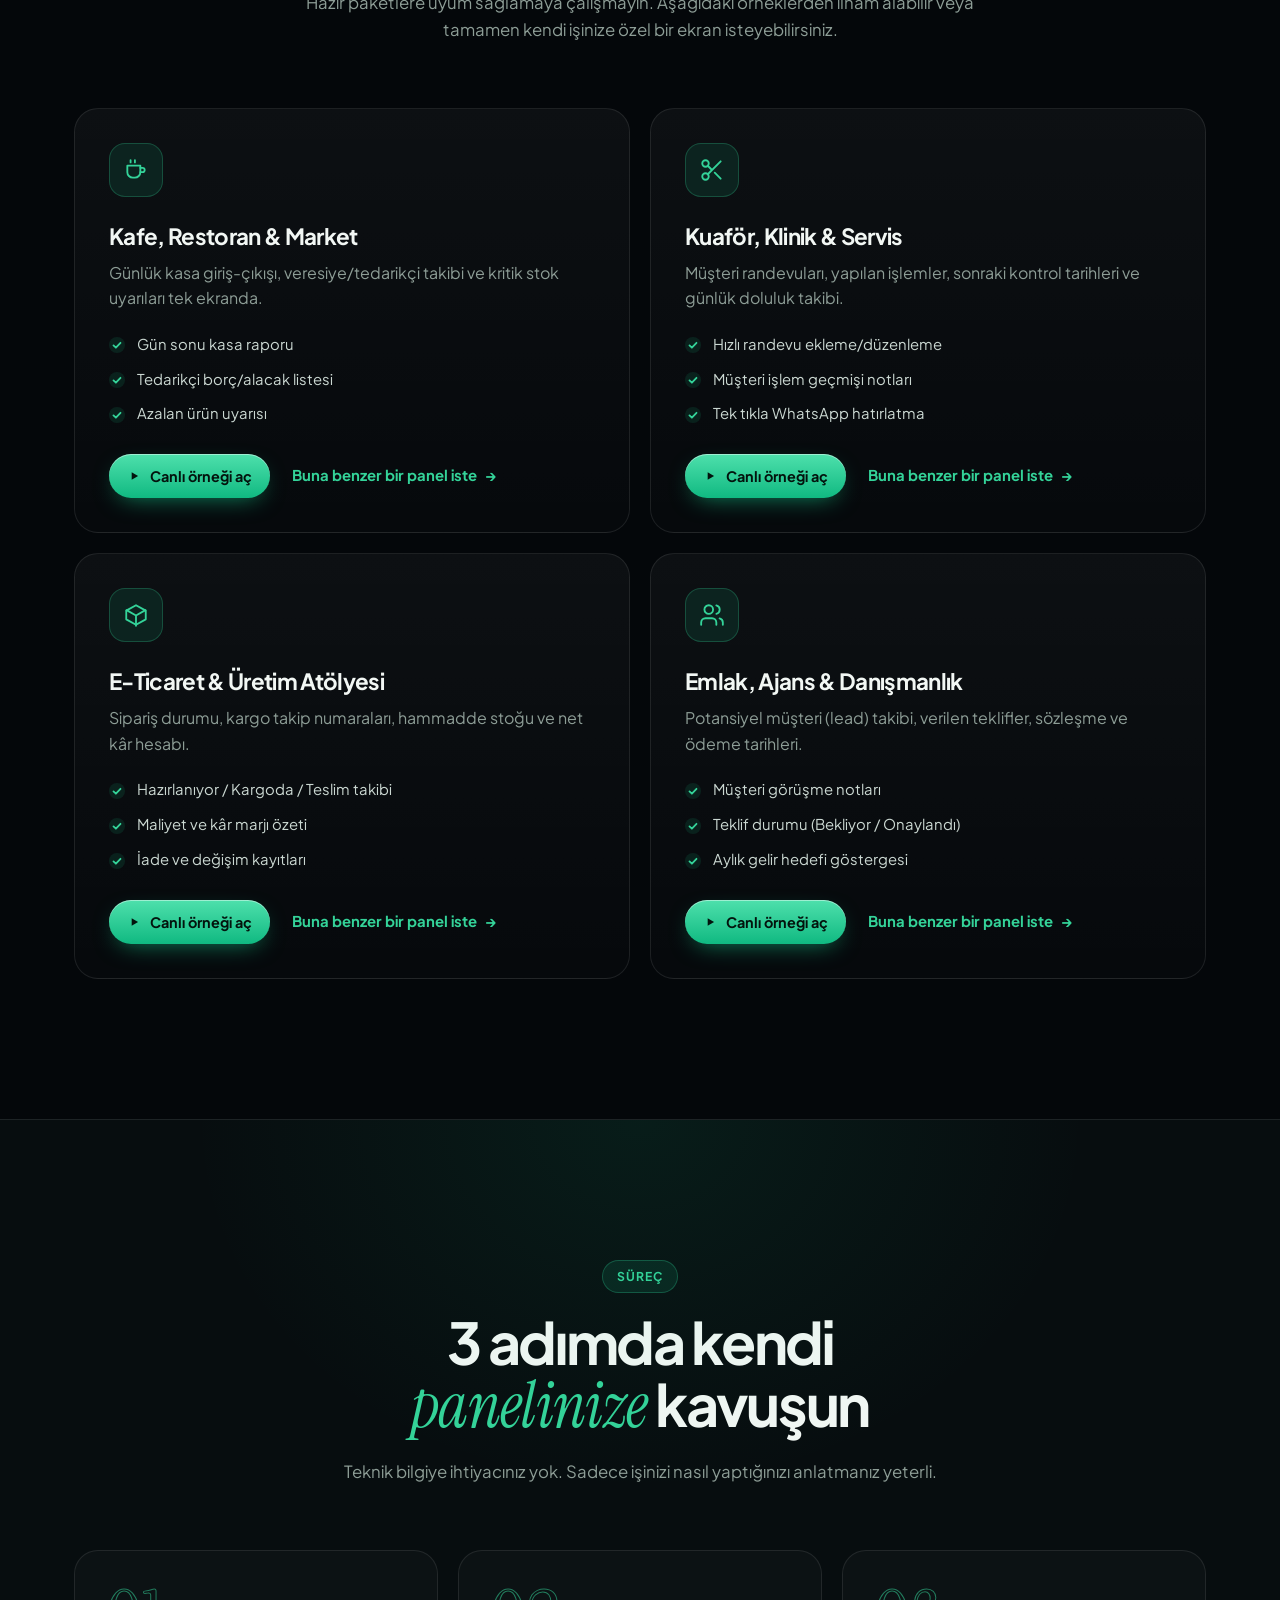
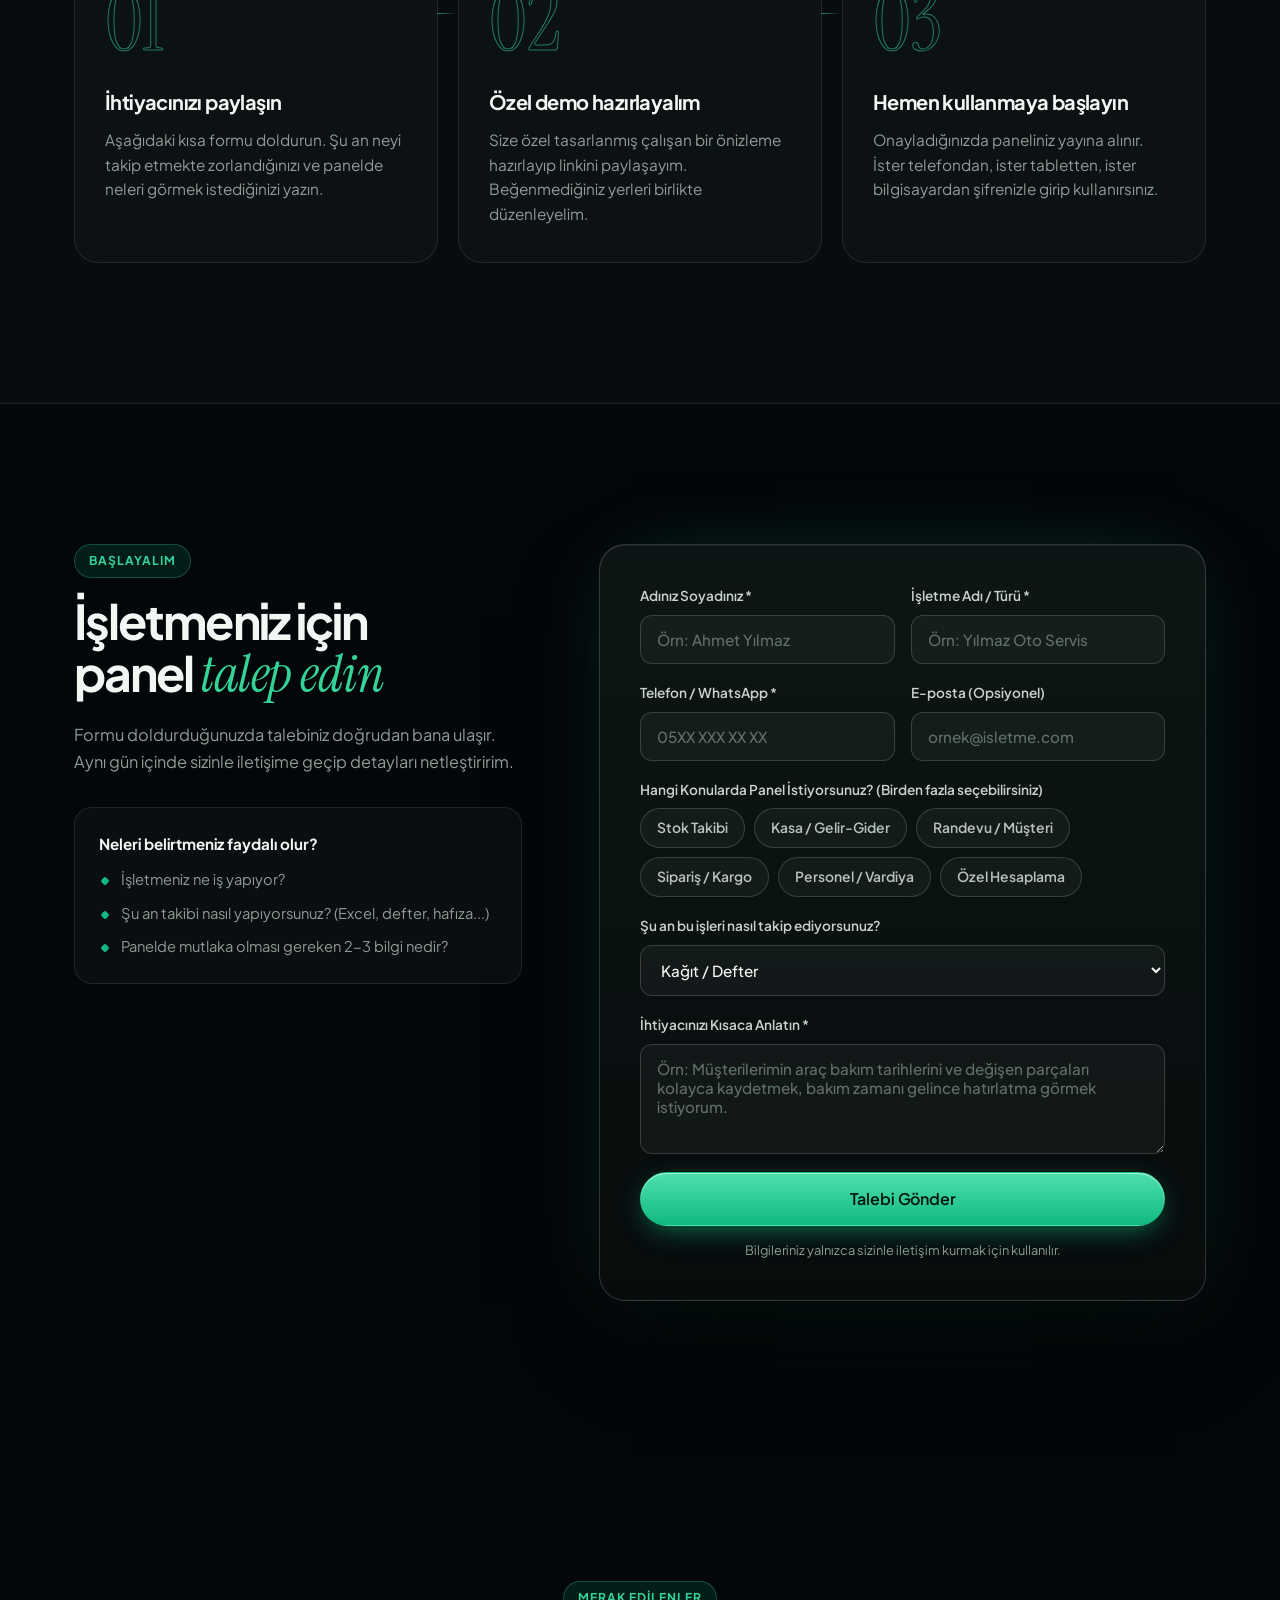
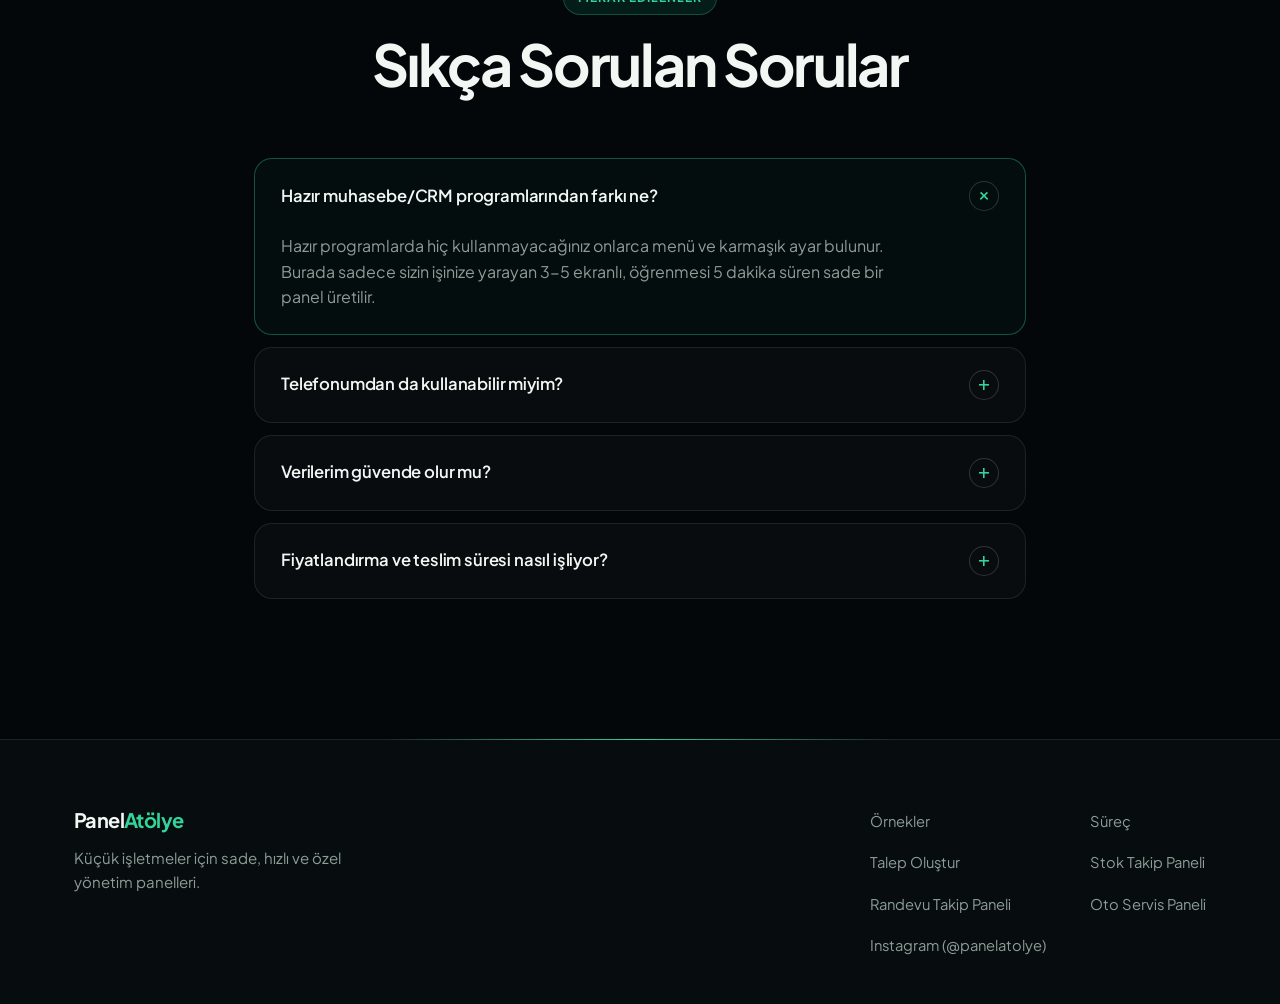
==== commit d2c7fffc: "Redesign home page: scroll-driven hero, phone showcase, live demo panels - New dark emerald look wit" ====
--- a/index.html
+++ b/index.html
@@ -3,8 +3,10 @@
 <head>
   <meta charset="UTF-8" />
   <meta name="viewport" content="width=device-width, initial-scale=1.0" />
+  <style>html,body{background:#04070a}</style>
   <title>PanelAtölye | Küçük İşletmeler İçin Özel Yönetim Panelleri</title>
   <link rel="icon" type="image/svg+xml" href="logo.svg" />
+  <meta name="theme-color" content="#04070a" />
   <meta name="description" content="Küçük işletmeniz için Excel ve defter karmaşasına son veren, ihtiyacınıza özel basit, hızlı ve mobil uyumlu yönetim panelleri. Ücretsiz talep oluşturun." />
   <meta name="keywords" content="küçük işletme paneli, özel yönetim paneli, stok takip paneli, randevu takip sistemi, esnaf için yazılım, basit crm" />
   <meta name="robots" content="index, follow" />
@@ -82,15 +84,18 @@
 
   <link rel="preconnect" href="https://fonts.googleapis.com" />
   <link rel="preconnect" href="https://fonts.gstatic.com" crossorigin />
-  <link href="https://fonts.googleapis.com/css2?family=Plus+Jakarta+Sans:wght@400;500;600;700;800&display=swap" rel="stylesheet" />
-  <link rel="stylesheet" href="styles.css" />
+  <link href="https://fonts.googleapis.com/css2?family=Plus+Jakarta+Sans:wght@400;500;600;700;800&family=Instrument+Serif:ital@0;1&display=swap" rel="stylesheet" />
+  <link rel="stylesheet" href="home.css?v=6" />
+  <script>document.documentElement.classList.add('js');setTimeout(function(){if(!window.__fx)document.documentElement.classList.remove('js')},2500)</script>
 </head>
 <body>
-  <!-- Üst Menü -->
-  <header class="navbar">
+  <div class="grain" aria-hidden="true"></div>
+
+  <header class="navbar" id="navbar">
     <div class="container nav-inner">
-      <a href="#" class="brand">
-        <img src="logo.svg" alt="PanelAtölye" class="brand-logo" />
+      <a href="#" class="brand" aria-label="PanelAtölye ana sayfa">
+        <svg class="brand-mark" viewBox="0 0 40 40" aria-hidden="true"><rect width="40" height="40" rx="11" fill="#10b981"/><path d="M13 31V9h9.2c4.4 0 7 2.5 7 6.3s-2.6 6.3-7 6.3H13" fill="none" stroke="#04110c" stroke-width="3.6" stroke-linecap="round" stroke-linejoin="round"/><rect x="21" y="26" width="7" height="2.6" rx="1.3" fill="#04110c" opacity=".55"/></svg>
+        <span class="brand-word">Panel<em>Atölye</em></span>
       </a>
 
       <nav class="nav-links" aria-label="Ana menü">
@@ -101,9 +106,7 @@
       </nav>
 
       <button class="mobile-menu-btn" id="mobileMenuBtn" aria-label="Menüyü aç/kapat" aria-expanded="false">
-        <span></span>
-        <span></span>
-        <span></span>
+        <span></span><span></span><span></span>
       </button>
     </div>
 
@@ -116,100 +119,171 @@
   </header>
 
   <main>
-    <!-- Hero Bölümü -->
+    <!-- Hero -->
     <section class="hero">
-      <canvas id="codeBgCanvas" class="code-bg-canvas" aria-hidden="true"></canvas>
-      <div class="container hero-grid">
+      <video class="hero-video" id="heroVideo" autoplay muted loop playsinline preload="auto" aria-hidden="true">
+        <source src="https://d8j0ntlcm91z4.cloudfront.net/user_38xzZboKViGWJOttwIXH07lWA1P/hf_20261022_235442_c62146c2-3f2f-46c0-ab51-649a4aa26cf5.mp4" type="video/mp4" />
+      </video>
+      <div class="hero-scrim" aria-hidden="true"></div>
+
+      <div class="container hero-inner">
         <div class="hero-content">
-          <div class="badge">Küçük İşletmeler &amp; Esnaflar İçin</div>
-          <h1>Karmaşık yazılımlar değil, <span>tam işinize göre</span> basit paneller.</h1>
-          <p class="hero-subtitle">
+          <div class="badge rise" style="--d:.05s"><i></i>Küçük işletmeler &amp; esnaflar için</div>
+          <h1 class="rise" style="--d:.15s">Defter karmaşasına son.<br />İşiniz <em>tek ekranda.</em></h1>
+          <p class="hero-subtitle rise" style="--d:.3s">
             Excel tabloları, kağıt defterler ve WhatsApp mesajları arasında kaybolmayın.
             Sadece sizin kullandığınız özellikleri içeren, telefondan ve bilgisayardan açılan özel takip panelleri hazırlıyorum.
           </p>
-          <div class="hero-actions">
+          <div class="hero-actions rise" style="--d:.42s">
             <a href="#talep-formu" class="btn btn-primary btn-lg">Ücretsiz Panel Talebi Oluştur</a>
             <a href="#ornekler" class="btn btn-outline btn-lg">Örnekleri İncele</a>
           </div>
-          <div class="hero-trust">
-            <span>✓ Karmaşık kurulum yok</span>
-            <span>✓ Telefon &amp; PC uyumlu</span>
-            <span>✓ 48 saatte ilk demo</span>
+          <div class="hero-trust rise" style="--d:.52s">
+            <span><svg viewBox="0 0 16 16" aria-hidden="true"><path d="M3 8.5l3.2 3L13 4.5"/></svg>Karmaşık kurulum yok</span>
+            <span><svg viewBox="0 0 16 16" aria-hidden="true"><path d="M3 8.5l3.2 3L13 4.5"/></svg>Telefon &amp; PC uyumlu</span>
+            <span><svg viewBox="0 0 16 16" aria-hidden="true"><path d="M3 8.5l3.2 3L13 4.5"/></svg>48 saatte ilk demo</span>
           </div>
         </div>
 
         <!-- Etkileşimli Mini Panel Önizlemesi -->
-        <div class="hero-mockup" aria-label="Örnek işletme paneli önizlemesi">
-          <div class="mockup-header">
-            <div class="mockup-dots">
-              <span></span><span></span><span></span>
-            </div>
-            <div class="mockup-title">Butik Kafe — Günlük Özet Paneli</div>
-            <span class="mockup-status">● Canlı</span>
-          </div>
-          <div class="mockup-body">
-            <div class="stat-row">
-              <div class="stat-card">
-                <span class="stat-label">Bugünkü Ciro</span>
-                <strong class="stat-value">₺14.850</strong>
-                <span class="stat-trend up">+%18 düne göre</span>
-              </div>
-              <div class="stat-card">
-                <span class="stat-label">Açık Sipariş</span>
-                <strong class="stat-value">7</strong>
-                <span class="stat-trend">2 tanesi kuryede</span>
-              </div>
-              <div class="stat-card">
-                <span class="stat-label">Kritik Stok</span>
-                <strong class="stat-value warning">3 Ürün</strong>
-                <span class="stat-trend">Kahve çekirdeği azaldı</span>
-              </div>
-            </div>
-
-            <div class="mockup-list">
-              <div class="mockup-list-header">
-                <span>Son İşlemler</span>
-                <span class="pill">Bugün</span>
-              </div>
-              <div class="mockup-item">
-                <div>
-                  <strong>Toptancı Ödemesi — Süt &amp; Krema</strong>
-                  <small>14:20 • Nakit</small>
+        <div class="mockup-stage rise" style="--d:.65s">
+          <div class="float-chip chip-a" aria-hidden="true">
+            <span class="chip-ic warn"><svg viewBox="0 0 24 24"><path d="M12 9v4M12 17h.01M10.3 3.9 2.4 18a2 2 0 0 0 1.7 3h15.8a2 2 0 0 0 1.7-3L13.7 3.9a2 2 0 0 0-3.4 0z"/></svg></span>
+            <span><strong>Kritik stok</strong><small>Kahve çekirdeği azaldı</small></span>
+          </div>
+          <div class="float-chip chip-b" aria-hidden="true">
+            <span class="chip-ic ok"><svg viewBox="0 0 24 24"><path d="M5 12.5l4.5 4.5L19 7.5"/></svg></span>
+            <span><strong>Randevu onaylandı</strong><small>Yarın 11:30 · hatırlatma gitti</small></span>
+          </div>
+
+          <div class="hero-mockup" id="mockup" aria-label="Örnek işletme paneli önizlemesi">
+            <div class="mockup-header">
+              <div class="mockup-dots"><span></span><span></span><span></span></div>
+              <div class="mockup-title">Butik Kafe — Günlük Özet Paneli</div>
+              <span class="mockup-status"><i></i>Canlı</span>
+            </div>
+            <div class="mockup-body">
+              <div class="stat-row">
+                <div class="stat-card">
+                  <span class="stat-label">Bugünkü Ciro</span>
+                  <strong class="stat-value" data-count="14850" data-prefix="₺">₺14.850</strong>
+                  <span class="stat-trend up">+%18 düne göre</span>
                 </div>
-                <span class="amount negative">-₺2.400</span>
-              </div>
-              <div class="mockup-item">
-                <div>
-                  <strong>Masa 4 &amp; 8 Toplam Tahsilat</strong>
-                  <small>15:05 • Kredi Kartı</small>
+                <div class="stat-card">
+                  <span class="stat-label">Açık Sipariş</span>
+                  <strong class="stat-value" data-count="7">7</strong>
+                  <span class="stat-trend">2 tanesi kuryede</span>
                 </div>
-                <span class="amount positive">+₺1.920</span>
-              </div>
-              <div class="mockup-item">
-                <div>
-                  <strong>Kurumsal Kahve Siparişi (12 Kutu)</strong>
-                  <small>16:10 • Havale Bekliyor</small>
+                <div class="stat-card">
+                  <span class="stat-label">Kritik Stok</span>
+                  <strong class="stat-value warning">3 Ürün</strong>
+                  <span class="stat-trend">Kahve çekirdeği azaldı</span>
                 </div>
-                <span class="amount pending">₺3.600</span>
-              </div>
-            </div>
-          </div>
-        </div>
-      </div>
-    </section>
-
-    <!-- Örnek Paneller Bölümü -->
-    <section id="ornekler" class="section section-alt">
+              </div>
+
+              <div class="mockup-split">
+                <div class="mockup-list">
+                  <div class="mockup-list-header"><span>Son İşlemler</span><span class="pill">Bugün</span></div>
+                  <div class="mockup-item">
+                    <div><strong>Toptancı Ödemesi — Süt &amp; Krema</strong><small>14:20 • Nakit</small></div>
+                    <span class="amount negative">-₺2.400</span>
+                  </div>
+                  <div class="mockup-item">
+                    <div><strong>Masa 4 &amp; 8 Toplam Tahsilat</strong><small>15:05 • Kredi Kartı</small></div>
+                    <span class="amount positive">+₺1.920</span>
+                  </div>
+                  <div class="mockup-item">
+                    <div><strong>Kurumsal Kahve Siparişi (12 Kutu)</strong><small>16:10 • Havale Bekliyor</small></div>
+                    <span class="amount pending">₺3.600</span>
+                  </div>
+                </div>
+                <div class="mockup-chart" aria-hidden="true">
+                  <div class="mockup-list-header"><span>Haftalık Ciro</span><span class="pill">Pzt–Paz</span></div>
+                  <div class="bars">
+                    <i style="--h:42%"></i><i style="--h:58%"></i><i style="--h:49%"></i><i style="--h:71%"></i><i style="--h:63%"></i><i style="--h:88%"></i><i class="hot" style="--h:100%"></i>
+                  </div>
+                  <div class="bars-x"><span>P</span><span>S</span><span>Ç</span><span>P</span><span>C</span><span>C</span><span>P</span></div>
+                </div>
+              </div>
+            </div>
+          </div>
+        </div>
+      </div>
+    </section>
+
+    <!-- Güven şeridi -->
+    <section class="facts" aria-label="Kısaca">
+      <div class="container facts-grid">
+        <div class="fact reveal"><strong>3–5</strong><span>ekranlı, sade panel</span></div>
+        <div class="fact reveal"><strong>5 dk</strong><span>içinde öğrenilir</span></div>
+        <div class="fact reveal"><strong>2–5 gün</strong><span>ortalama teslim</span></div>
+        <div class="fact reveal"><strong>₺0</strong><span>onaylamazsanız ücret yok</span></div>
+      </div>
+    </section>
+
+    <!-- Manifesto: kaydırdıkça kelimeler aydınlanır -->
+    <section class="manifesto" id="manifesto" aria-label="Kısaca ne yapıyorum">
+      <div class="pin">
+        <p class="manifesto-text" id="manifestoText" data-text="Excel tabloları. Kağıt defterler. WhatsApp mesajları. İşiniz dağınık. Ben hepsini *tek bir ekranda* topluyorum. Sade. Hızlı. *Tam sizin ölçünüzde.*">Excel tabloları. Kağıt defterler. WhatsApp mesajları. İşiniz dağınık. Ben hepsini tek bir ekranda topluyorum. Sade. Hızlı. Tam sizin ölçünüzde.</p>
+      </div>
+    </section>
+
+    <!-- Telefon: sabit durur, ekranlar kaydırmayla değişir -->
+    <section class="showcase" id="showcase" aria-label="Telefondan kullanım">
+      <div class="pin">
+        <div class="container showcase-inner">
+          <div class="showcase-copy">
+            <span class="section-tag">Cebinizde</span>
+            <h2>İşiniz artık <em>cebinizde.</em></h2>
+            <ol class="show-steps">
+              <li class="active"><h3>Stok, gözünüzün önünde</h3><p>Biten ürün kırmızıya döner. Sipariş vermeyi unutmazsınız.</p></li>
+              <li><h3>Randevular tek listede</h3><p>Günün programı, müşteri notları, tek tıkla WhatsApp hatırlatma.</p></li>
+              <li><h3>Kasa, gün sonunu beklemez</h3><p>Ciro ve gider anlık güncellenir. Defter toplamak yok.</p></li>
+            </ol>
+            <div class="show-dots" aria-hidden="true"><i class="on"></i><i></i><i></i></div>
+          </div>
+
+          <div class="phone-wrap">
+            <div class="phone" id="phone" role="img" aria-label="Örnek panel ekranları: stok, randevu ve kasa">
+              <div class="phone-notch"></div>
+              <div class="screen active">
+                <div class="scr-head"><strong>Stok Takibi</strong><span class="pill">Örnek</span></div>
+                <div class="scr-row bad"><div><b>Kahve çekirdeği</b><small>3 kg kaldı</small></div><span class="tag-bad">Kritik</span><i style="--w:12%"></i></div>
+                <div class="scr-row"><div><b>Süt</b><small>24 litre</small></div><span class="tag-ok">Yeterli</span><i style="--w:70%"></i></div>
+                <div class="scr-row"><div><b>Karton bardak</b><small>400 adet</small></div><span class="tag-ok">Yeterli</span><i style="--w:55%"></i></div>
+                <div class="scr-row warn"><div><b>Şurup</b><small>5 şişe</small></div><span class="tag-warn">Azalıyor</span><i style="--w:28%"></i></div>
+              </div>
+              <div class="screen">
+                <div class="scr-head"><strong>Bugünün Randevuları</strong><span class="pill">Örnek</span></div>
+                <div class="scr-row"><div><b>10:00 · Elif K.</b><small>Saç boyama</small></div><span class="tag-ok">Onaylı</span></div>
+                <div class="scr-row"><div><b>11:30 · Mert A.</b><small>Kontrol</small></div><span class="tag-ok">Onaylı</span></div>
+                <div class="scr-row"><div><b>14:00 · Ayşe D.</b><small>Bakım</small></div><span class="tag-warn">Bekliyor</span></div>
+                <div class="scr-btn">WhatsApp ile hatırlat</div>
+              </div>
+              <div class="screen">
+                <div class="scr-head"><strong>Günlük Kasa</strong><span class="pill">Örnek</span></div>
+                <div class="scr-big"><small>Bugünkü ciro</small><b>₺14.850</b><span>+%18 düne göre</span></div>
+                <div class="scr-bars"><i style="--h:40%"></i><i style="--h:62%"></i><i style="--h:48%"></i><i style="--h:75%"></i><i style="--h:58%"></i><i style="--h:90%"></i><i class="hot" style="--h:100%"></i></div>
+                <div class="scr-row"><div><b>Toptancı ödemesi</b><small>14:20 · Nakit</small></div><span class="neg">-₺2.400</span></div>
+              </div>
+            </div>
+          </div>
+        </div>
+      </div>
+    </section>
+
+    <!-- Örnek Paneller -->
+    <section id="ornekler" class="section">
       <div class="container">
-        <div class="section-head">
-          <span class="section-tag">Neler Üretebiliriz?</span>
-          <h2>Sektörünüze Özel Örnek Paneller</h2>
+        <div class="section-head reveal">
+          <span class="section-tag">Neler üretebiliriz?</span>
+          <h2>Sektörünüze <em>özel</em> örnek paneller</h2>
           <p>Hazır paketlere uyum sağlamaya çalışmayın. Aşağıdaki örneklerden ilham alabilir veya tamamen kendi işinize özel bir ekran isteyebilirsiniz.</p>
         </div>
 
         <div class="cards-grid">
-          <article class="card">
-            <div class="card-icon">☕</div>
+          <article class="card reveal">
+            <div class="card-icon"><svg viewBox="0 0 24 24" aria-hidden="true"><path d="M4 8h12v6a5 5 0 0 1-5 5H9a5 5 0 0 1-5-5V8z"/><path d="M16 10h2a2 2 0 0 1 0 4h-2M7 3v2M11 3v2"/></svg></div>
             <h3>Kafe, Restoran &amp; Market</h3>
             <p>Günlük kasa giriş-çıkışı, veresiye/tedarikçi takibi ve kritik stok uyarıları tek ekranda.</p>
             <ul class="card-features">
@@ -217,11 +291,12 @@
               <li>Tedarikçi borç/alacak listesi</li>
               <li>Azalan ürün uyarısı</li>
             </ul>
-            <button type="button" class="card-cta" data-preset="Kafe / Restoran Kasa ve Stok Paneli">Buna benzer bir panel iste →</button>
+            <div class="card-actions"><button type="button" class="card-demo" data-demo="cafe"><svg viewBox="0 0 24 24" aria-hidden="true"><path d="M8 5.5v13l11-6.5z"/></svg> Canlı örneği aç</button>
+            <button type="button" class="card-cta" data-preset="Kafe / Restoran Kasa ve Stok Paneli">Buna benzer bir panel iste <span aria-hidden="true">→</span></button></div>
           </article>
 
-          <article class="card">
-            <div class="card-icon">✂️</div>
+          <article class="card reveal">
+            <div class="card-icon"><svg viewBox="0 0 24 24" aria-hidden="true"><circle cx="6" cy="6" r="3"/><circle cx="6" cy="18" r="3"/><path d="M20 4 8.1 15.9M14.5 14.5 20 20M8.1 8.1 12 12"/></svg></div>
             <h3>Kuaför, Klinik &amp; Servis</h3>
             <p>Müşteri randevuları, yapılan işlemler, sonraki kontrol tarihleri ve günlük doluluk takibi.</p>
             <ul class="card-features">
@@ -229,11 +304,12 @@
               <li>Müşteri işlem geçmişi notları</li>
               <li>Tek tıkla WhatsApp hatırlatma</li>
             </ul>
-            <button type="button" class="card-cta" data-preset="Randevu ve Müşteri Takip Paneli">Buna benzer bir panel iste →</button>
+            <div class="card-actions"><button type="button" class="card-demo" data-demo="salon"><svg viewBox="0 0 24 24" aria-hidden="true"><path d="M8 5.5v13l11-6.5z"/></svg> Canlı örneği aç</button>
+            <button type="button" class="card-cta" data-preset="Randevu ve Müşteri Takip Paneli">Buna benzer bir panel iste <span aria-hidden="true">→</span></button></div>
           </article>
 
-          <article class="card">
-            <div class="card-icon">📦</div>
+          <article class="card reveal">
+            <div class="card-icon"><svg viewBox="0 0 24 24" aria-hidden="true"><path d="M21 8l-9-5-9 5v8l9 5 9-5V8z"/><path d="M3.3 7.5 12 12.5l8.7-5M12 22V12.5"/></svg></div>
             <h3>E-Ticaret &amp; Üretim Atölyesi</h3>
             <p>Sipariş durumu, kargo takip numaraları, hammadde stoğu ve net kâr hesabı.</p>
             <ul class="card-features">
@@ -241,11 +317,12 @@
               <li>Maliyet ve kâr marjı özeti</li>
               <li>İade ve değişim kayıtları</li>
             </ul>
-            <button type="button" class="card-cta" data-preset="Sipariş ve Kargo Takip Paneli">Buna benzer bir panel iste →</button>
+            <div class="card-actions"><button type="button" class="card-demo" data-demo="shop"><svg viewBox="0 0 24 24" aria-hidden="true"><path d="M8 5.5v13l11-6.5z"/></svg> Canlı örneği aç</button>
+            <button type="button" class="card-cta" data-preset="Sipariş ve Kargo Takip Paneli">Buna benzer bir panel iste <span aria-hidden="true">→</span></button></div>
           </article>
 
-          <article class="card">
-            <div class="card-icon">🤝</div>
+          <article class="card reveal">
+            <div class="card-icon"><svg viewBox="0 0 24 24" aria-hidden="true"><path d="M16 21v-2a4 4 0 0 0-4-4H6a4 4 0 0 0-4 4v2"/><circle cx="9" cy="7" r="4"/><path d="M22 21v-2a4 4 0 0 0-3-3.9M16 3.1a4 4 0 0 1 0 7.8"/></svg></div>
             <h3>Emlak, Ajans &amp; Danışmanlık</h3>
             <p>Potansiyel müşteri (lead) takibi, verilen teklifler, sözleşme ve ödeme tarihleri.</p>
             <ul class="card-features">
@@ -253,35 +330,36 @@
               <li>Teklif durumu (Bekliyor / Onaylandı)</li>
               <li>Aylık gelir hedefi göstergesi</li>
             </ul>
-            <button type="button" class="card-cta" data-preset="Müşteri ve Teklif Takip Paneli">Buna benzer bir panel iste →</button>
+            <div class="card-actions"><button type="button" class="card-demo" data-demo="deals"><svg viewBox="0 0 24 24" aria-hidden="true"><path d="M8 5.5v13l11-6.5z"/></svg> Canlı örneği aç</button>
+            <button type="button" class="card-cta" data-preset="Müşteri ve Teklif Takip Paneli">Buna benzer bir panel iste <span aria-hidden="true">→</span></button></div>
           </article>
         </div>
       </div>
     </section>
 
     <!-- Nasıl Çalışır -->
-    <section id="nasil-calisir" class="section">
+    <section id="nasil-calisir" class="section section-alt">
       <div class="container">
-        <div class="section-head">
+        <div class="section-head reveal">
           <span class="section-tag">Süreç</span>
-          <h2>3 Adımda Kendi Panelinize Kavuşun</h2>
+          <h2>3 adımda kendi <em>panelinize</em> kavuşun</h2>
           <p>Teknik bilgiye ihtiyacınız yok. Sadece işinizi nasıl yaptığınızı anlatmanız yeterli.</p>
         </div>
 
         <div class="steps-grid">
-          <div class="step-card">
+          <div class="step-card reveal">
             <div class="step-num">01</div>
-            <h3>İhtiyacınızı Paylaşın</h3>
+            <h3>İhtiyacınızı paylaşın</h3>
             <p>Aşağıdaki kısa formu doldurun. Şu an neyi takip etmekte zorlandığınızı ve panelde neleri görmek istediğinizi yazın.</p>
           </div>
-          <div class="step-card">
+          <div class="step-card reveal">
             <div class="step-num">02</div>
-            <h3>Özel Demo Hazırlayalım</h3>
+            <h3>Özel demo hazırlayalım</h3>
             <p>Size özel tasarlanmış çalışan bir önizleme hazırlayıp linkini paylaşayım. Beğenmediğiniz yerleri birlikte düzenleyelim.</p>
           </div>
-          <div class="step-card">
+          <div class="step-card reveal">
             <div class="step-num">03</div>
-            <h3>Hemen Kullanmaya Başlayın</h3>
+            <h3>Hemen kullanmaya başlayın</h3>
             <p>Onayladığınızda paneliniz yayına alınır. İster telefondan, ister tabletten, ister bilgisayardan şifrenizle girip kullanırsınız.</p>
           </div>
         </div>
@@ -289,24 +367,23 @@
     </section>
 
     <!-- Talep Formu -->
-    <section id="talep-formu" class="section section-alt">
+    <section id="talep-formu" class="section">
       <div class="container form-layout">
-        <div class="form-info">
+        <div class="form-info reveal">
           <span class="section-tag">Başlayalım</span>
-          <h2>İşletmeniz İçin Panel Talep Edin</h2>
+          <h2>İşletmeniz için panel <em>talep edin</em></h2>
           <p>Formu doldurduğunuzda talebiniz doğrudan bana ulaşır. Aynı gün içinde sizinle iletişime geçip detayları netleştiririm.</p>
-
           <div class="info-box">
-            <h4>Neleri Belirtmeniz Faydalı Olur?</h4>
+            <h4>Neleri belirtmeniz faydalı olur?</h4>
             <ul>
-              <li>• İşletmeniz ne iş yapıyor?</li>
-              <li>• Şu an takibi nasıl yapıyorsunuz? (Excel, defter, hafıza...)</li>
-              <li>• Panelde mutlaka olması gereken 2-3 bilgi nedir?</li>
+              <li>İşletmeniz ne iş yapıyor?</li>
+              <li>Şu an takibi nasıl yapıyorsunuz? (Excel, defter, hafıza...)</li>
+              <li>Panelde mutlaka olması gereken 2-3 bilgi nedir?</li>
             </ul>
           </div>
         </div>
 
-        <div class="form-card">
+        <div class="form-card reveal">
           <form id="panelRequestForm">
             <div class="form-row">
               <div class="form-group">
@@ -318,7 +395,6 @@
                 <input type="text" id="businessName" name="businessName" placeholder="Örn: Yılmaz Oto Servis" required />
               </div>
             </div>
-
             <div class="form-row">
               <div class="form-group">
                 <label for="phone">Telefon / WhatsApp *</label>
@@ -329,7 +405,6 @@
                 <input type="email" id="email" name="email" placeholder="ornek@isletme.com" />
               </div>
             </div>
-
             <div class="form-group">
               <label>Hangi Konularda Panel İstiyorsunuz? (Birden fazla seçebilirsiniz)</label>
               <div class="checkbox-grid">
@@ -341,7 +416,6 @@
                 <label class="chip-checkbox"><input type="checkbox" name="features" value="Özel Hesaplama" /><span>Özel Hesaplama</span></label>
               </div>
             </div>
-
             <div class="form-group">
               <label for="currentTool">Şu an bu işleri nasıl takip ediyorsunuz?</label>
               <select id="currentTool" name="currentTool">
@@ -352,27 +426,20 @@
                 <option value="Henüz düzenli bir sistemim yok">Henüz düzenli bir sistemim yok</option>
               </select>
             </div>
-
             <div class="form-group">
               <label for="details">İhtiyacınızı Kısaca Anlatın *</label>
               <textarea id="details" name="details" rows="4" placeholder="Örn: Müşterilerimin araç bakım tarihlerini ve değişen parçaları kolayca kaydetmek, bakım zamanı gelince hatırlatma görmek istiyorum." required></textarea>
             </div>
-
-            <button type="submit" class="btn btn-primary btn-lg btn-block" id="submitBtn">
-              Talebi Gönder
-            </button>
+            <button type="submit" class="btn btn-primary btn-lg btn-block" id="submitBtn">Talebi Gönder</button>
             <p class="form-note">Bilgileriniz yalnızca sizinle iletişim kurmak için kullanılır.</p>
           </form>
 
-          <!-- Form Gönderildi Ekranı -->
           <div id="formSuccess" class="form-success" hidden>
             <div class="success-icon">✓</div>
             <h3>Talebiniz Hazır!</h3>
             <p id="successMessage">Talebiniz kaydedildi. En kısa sürede dönüş yapılacaktır.</p>
             <div class="success-actions">
-              <button type="button" id="copySummaryBtn" class="btn btn-outline">
-                Özeti Kopyala
-              </button>
+              <button type="button" id="copySummaryBtn" class="btn btn-outline">Özeti Kopyala</button>
             </div>
             <button type="button" id="resetFormBtn" class="btn-link">Yeni bir talep oluştur</button>
           </div>
@@ -380,8 +447,8 @@
       </div>
     </section>
 
-    <!-- Sıkça Sorulan Sorular -->
-    <section id="sss" class="section">
+    <!-- SSS -->
+<section id="sss" class="section">
       <div class="container faq-container">
         <div class="section-head">
           <span class="section-tag">Merak Edilenler</span>
@@ -408,7 +475,7 @@
         </div>
       </div>
     </section>
-  </main>
+    </main>
 
   <footer class="footer">
     <div class="container footer-inner">
@@ -428,6 +495,24 @@
     </div>
   </footer>
 
+  <dialog class="demo" id="demoDialog" aria-labelledby="demoTitle">
+    <div class="demo-bar">
+      <div class="mockup-dots" aria-hidden="true"><span></span><span></span><span></span></div>
+      <strong id="demoTitle">Örnek panel</strong>
+      <span class="demo-live"><i></i>Canlı demo</span>
+      <button type="button" class="demo-x" id="demoClose" aria-label="Kapat">×</button>
+    </div>
+    <div class="demo-tabs" id="demoTabs" role="tablist" aria-label="Örnek paneller"></div>
+    <div class="demo-body" id="demoBody"></div>
+    <div class="demo-foot">
+      <span>Bu bir örnektir, girdiğiniz bilgiler kaydedilmez. Kendi işinize göre hazırlarım.</span>
+      <button type="button" class="btn btn-primary btn-sm" id="demoAsk">Buna benzer bir panel iste</button>
+    </div>
+    <div class="demo-toast" id="demoToast" role="status" aria-live="polite"></div>
+  </dialog>
+
   <script src="app.js"></script>
+  <script src="fx.js?v=3"></script>
+  <script src="demos.js?v=1"></script>
 </body>
 </html>
--- a/home.css
+++ b/home.css
@@ -0,0 +1,566 @@
+html, body { background: #04070a; }
+
+:root {
+  --bg: #04070a;
+  --bg-alt: #070d0f;
+  --ink: #f2f7f4;
+  --muted: #8d9d96;
+  --line: rgba(255, 255, 255, 0.09);
+  --line-strong: rgba(255, 255, 255, 0.16);
+  --accent: #10b981;
+  --accent-hi: #34d399;
+  --accent-soft: rgba(16, 185, 129, 0.12);
+  --warn: #f5a524;
+  --danger: #f87171;
+  --radius: 18px;
+  --serif: "Instrument Serif", "Times New Roman", serif;
+  --sans: "Plus Jakarta Sans", system-ui, -apple-system, "Segoe UI", sans-serif;
+  --ease: cubic-bezier(.2, .7, .2, 1);
+}
+
+* { box-sizing: border-box; margin: 0; padding: 0; }
+html { scroll-behavior: smooth; scroll-padding-top: 84px; }
+body {
+  font-family: var(--sans);
+  color: var(--ink);
+  line-height: 1.6;
+  -webkit-font-smoothing: antialiased;
+  overflow-x: hidden;
+}
+img, svg, video { display: block; max-width: 100%; }
+a { color: inherit; }
+em { font-family: var(--serif); font-style: italic; font-weight: 400; letter-spacing: -0.01em; }
+.container { width: 100%; max-width: 1180px; margin: 0 auto; padding: 0 24px; }
+
+:focus-visible { outline: 2px solid var(--accent-hi); outline-offset: 3px; border-radius: 6px; }
+
+/* film grain */
+.grain {
+  position: fixed; inset: 0; z-index: 90; pointer-events: none; opacity: .05; mix-blend-mode: overlay;
+  background-image: url("data:image/svg+xml,%3Csvg xmlns='http://www.w3.org/2000/svg' width='180' height='180'%3E%3Cfilter id='n'%3E%3CfeTurbulence type='fractalNoise' baseFrequency='.9' numOctaves='2'/%3E%3C/filter%3E%3Crect width='100%25' height='100%25' filter='url(%23n)'/%3E%3C/svg%3E");
+}
+
+/* ---------- Buttons ---------- */
+.btn {
+  position: relative; overflow: hidden; isolation: isolate;
+  display: inline-flex; align-items: center; justify-content: center; gap: 8px;
+  height: 46px; padding: 0 22px; border-radius: 999px;
+  font: 600 .95rem/1 var(--sans); letter-spacing: -0.01em; text-decoration: none; cursor: pointer;
+  border: 1px solid transparent; transition: transform .3s var(--ease), box-shadow .3s, background .3s, border-color .3s;
+}
+.btn::after {
+  content: ""; position: absolute; inset: 0; z-index: -1;
+  background: linear-gradient(115deg, transparent 25%, rgba(255,255,255,.4) 50%, transparent 75%);
+  transform: translateX(-130%); transition: transform .7s var(--ease);
+}
+.btn:hover::after { transform: translateX(130%); }
+.btn:hover { transform: translateY(-2px); }
+.btn-primary {
+  color: #03130d; background: linear-gradient(180deg, #4ee0ac, #10b981);
+  box-shadow: inset 0 1px 0 rgba(255,255,255,.5), 0 8px 28px -8px rgba(16,185,129,.7);
+}
+.btn-primary:hover { box-shadow: inset 0 1px 0 rgba(255,255,255,.6), 0 14px 38px -8px rgba(52,211,153,.85); }
+.btn-outline {
+  color: var(--ink); background: rgba(255,255,255,.05); border-color: var(--line-strong);
+  backdrop-filter: blur(14px); -webkit-backdrop-filter: blur(14px);
+}
+.btn-outline:hover { border-color: rgba(52,211,153,.6); background: rgba(16,185,129,.1); }
+.btn-sm { height: 38px; padding: 0 16px; font-size: .87rem; }
+.btn-lg { height: 54px; padding: 0 28px; font-size: 1rem; }
+.btn-block { width: 100%; }
+.btn:disabled { opacity: .6; cursor: wait; }
+.btn-link { background: none; border: 0; color: var(--accent-hi); font: 600 .9rem var(--sans); cursor: pointer; margin-top: 18px; text-decoration: underline; text-underline-offset: 4px; }
+
+/* ---------- Navbar ---------- */
+.navbar {
+  position: fixed; top: 0; left: 0; right: 0; z-index: 60;
+  transition: background .35s, border-color .35s, backdrop-filter .35s;
+  border-bottom: 1px solid transparent;
+}
+.navbar.scrolled {
+  background: rgba(4, 7, 10, .72); border-bottom-color: var(--line);
+  backdrop-filter: blur(16px) saturate(140%); -webkit-backdrop-filter: blur(16px) saturate(140%);
+}
+.nav-inner { display: flex; align-items: center; justify-content: space-between; height: 74px; }
+.brand { display: inline-flex; align-items: center; gap: 11px; text-decoration: none; }
+.brand-mark { width: 34px; height: 34px; }
+.brand-word { font-size: 1.12rem; font-weight: 700; letter-spacing: -0.03em; }
+.brand-word em { font-family: var(--sans); font-style: normal; font-weight: 500; color: var(--accent-hi); }
+.nav-links { display: flex; align-items: center; gap: 30px; }
+.nav-links a:not(.btn) { color: var(--muted); text-decoration: none; font-size: .93rem; font-weight: 500; transition: color .2s; }
+.nav-links a:not(.btn):hover { color: var(--ink); }
+
+.mobile-menu-btn { display: none; flex-direction: column; justify-content: center; gap: 5px; width: 44px; height: 44px; align-items: center; background: rgba(255,255,255,.06); border: 1px solid var(--line-strong); border-radius: 12px; cursor: pointer; }
+.mobile-menu-btn span { width: 18px; height: 1.6px; background: var(--ink); border-radius: 2px; transition: transform .25s, opacity .2s; }
+.mobile-menu-btn[aria-expanded="true"] span:nth-child(1) { transform: translateY(6.6px) rotate(45deg); }
+.mobile-menu-btn[aria-expanded="true"] span:nth-child(2) { opacity: 0; }
+.mobile-menu-btn[aria-expanded="true"] span:nth-child(3) { transform: translateY(-6.6px) rotate(-45deg); }
+.mobile-nav { display: none; }
+
+/* ---------- Hero ---------- */
+.hero { position: relative; padding: 150px 0 0; overflow: hidden; isolation: isolate; }
+.hero-video {
+  transform: translateY(var(--py, 0px)) scale(1.08);
+  position: absolute; inset: 0; width: 100%; height: 100%; object-fit: cover; object-position: center 60%;
+  z-index: -2; opacity: .95;
+}
+.hero-scrim {
+  position: absolute; inset: 0; z-index: -1;
+  background:
+    radial-gradient(60% 45% at 50% 38%, rgba(4,7,10,.5), transparent 75%),
+    linear-gradient(180deg, rgba(4,7,10,.55) 0%, rgba(4,7,10,.05) 30%, rgba(4,7,10,.0) 60%, rgba(4,7,10,.75) 92%, var(--bg) 100%);
+}
+.hero-inner { display: flex; flex-direction: column; align-items: center; }
+.hero-content { text-align: center; max-width: 1040px; display: flex; flex-direction: column; align-items: center; }
+.badge {
+  display: inline-flex; align-items: center; gap: 9px; padding: 8px 16px; margin-bottom: 26px;
+  border: 1px solid rgba(52,211,153,.3); border-radius: 999px; background: rgba(16,185,129,.1);
+  backdrop-filter: blur(10px); -webkit-backdrop-filter: blur(10px);
+  color: #b6f3d9; font-size: .82rem; font-weight: 600; letter-spacing: .01em;
+}
+.badge i { width: 7px; height: 7px; border-radius: 50%; background: var(--accent-hi); box-shadow: 0 0 0 0 rgba(52,211,153,.6); animation: ping 2s infinite; }
+@keyframes ping { 70% { box-shadow: 0 0 0 9px rgba(52,211,153,0); } 100% { box-shadow: 0 0 0 0 rgba(52,211,153,0); } }
+
+h1 {
+  font-size: clamp(2.5rem, 6.2vw, 5.2rem); line-height: 1.04; letter-spacing: -0.045em; font-weight: 700;
+  text-wrap: balance;
+}
+h1 em { font-size: 1.08em; letter-spacing: -0.02em; color: var(--accent-hi); }
+.hero-subtitle { margin-top: 26px; max-width: 640px; color: #b4c3bc; font-size: clamp(1rem, 1.5vw, 1.15rem); text-wrap: pretty; }
+.hero-actions { display: flex; flex-wrap: wrap; gap: 12px; justify-content: center; margin-top: 36px; }
+.hero-trust { display: flex; flex-wrap: wrap; gap: 10px 26px; justify-content: center; margin-top: 28px; color: #9fb1a9; font-size: .88rem; font-weight: 500; }
+.hero-trust span { display: inline-flex; align-items: center; gap: 8px; }
+.hero-trust svg { width: 15px; height: 15px; fill: none; stroke: var(--accent-hi); stroke-width: 2; stroke-linecap: round; stroke-linejoin: round; }
+
+/* entrance */
+@keyframes rise { from { opacity: 0; transform: translateY(26px); } to { opacity: 1; transform: none; } }
+.rise { animation: rise .95s var(--ease) both; animation-delay: var(--d, 0s); }
+
+/* ---------- Mockup (signature) ---------- */
+.mockup-stage { position: relative; width: 100%; max-width: 1000px; margin-top: 70px; perspective: 1400px; }
+.hero-mockup {
+  position: relative; border-radius: 22px 22px 0 0; border: 1px solid var(--line-strong); border-bottom: 0;
+  background: linear-gradient(180deg, rgba(14,22,22,.82), rgba(7,12,12,.92));
+  backdrop-filter: blur(22px); -webkit-backdrop-filter: blur(22px);
+  box-shadow: 0 -30px 120px -30px rgba(16,185,129,.35), 0 40px 90px -20px rgba(0,0,0,.8), inset 0 1px 0 rgba(255,255,255,.12);
+  transform: rotateX(calc(var(--sx, 0deg) + var(--rx, 0deg))) rotateY(var(--ry, 0deg)) scale(var(--sc, 1));
+  transition: transform .25s ease-out; transform-style: preserve-3d; will-change: transform;
+}
+.mockup-header { display: flex; align-items: center; gap: 14px; padding: 15px 20px; border-bottom: 1px solid var(--line); }
+.mockup-dots { display: flex; gap: 7px; }
+.mockup-dots span { width: 11px; height: 11px; border-radius: 50%; background: rgba(255,255,255,.14); }
+.mockup-title { flex: 1; text-align: center; font-size: .82rem; font-weight: 600; color: var(--muted); }
+.mockup-status { display: inline-flex; align-items: center; gap: 7px; font-size: .76rem; font-weight: 700; color: var(--accent-hi); }
+.mockup-status i { width: 7px; height: 7px; border-radius: 50%; background: var(--accent-hi); animation: ping 2s infinite; }
+.mockup-body { padding: 20px; display: grid; gap: 16px; }
+
+.stat-row { display: grid; grid-template-columns: repeat(3, 1fr); gap: 14px; }
+.stat-card { padding: 18px; border-radius: 14px; border: 1px solid var(--line); background: rgba(255,255,255,.035); display: grid; gap: 4px; }
+.stat-label { font-size: .76rem; font-weight: 600; color: var(--muted); letter-spacing: .02em; }
+.stat-value { font-size: clamp(1.45rem, 3vw, 2rem); letter-spacing: -0.04em; line-height: 1.15; font-variant-numeric: tabular-nums; }
+.stat-value.warning { color: var(--warn); }
+.stat-trend { font-size: .76rem; color: var(--muted); }
+.stat-trend.up { color: var(--accent-hi); font-weight: 600; }
+
+.mockup-split { display: grid; grid-template-columns: 1.55fr 1fr; gap: 14px; }
+.mockup-list, .mockup-chart { border: 1px solid var(--line); border-radius: 14px; background: rgba(255,255,255,.025); padding: 16px 18px; }
+.mockup-list-header { display: flex; justify-content: space-between; align-items: center; font-size: .8rem; font-weight: 700; margin-bottom: 8px; }
+.pill { font-size: .7rem; font-weight: 600; padding: 3px 10px; border-radius: 999px; background: var(--accent-soft); color: var(--accent-hi); }
+.mockup-item { display: flex; justify-content: space-between; align-items: center; gap: 14px; padding: 11px 0; border-top: 1px solid var(--line); }
+.mockup-item strong { display: block; font-size: .84rem; font-weight: 600; }
+.mockup-item small { color: var(--muted); font-size: .74rem; }
+.amount { font-size: .88rem; font-weight: 700; white-space: nowrap; font-variant-numeric: tabular-nums; }
+.amount.positive { color: var(--accent-hi); }
+.amount.negative { color: var(--danger); }
+.amount.pending { color: var(--warn); }
+
+.bars { display: flex; align-items: flex-end; gap: 9px; height: 112px; margin-top: 14px; }
+.bars i { flex: 1; height: var(--h); border-radius: 6px 6px 3px 3px; background: linear-gradient(180deg, rgba(52,211,153,.55), rgba(16,185,129,.12)); transform-origin: bottom; animation: grow 1.1s var(--ease) both; }
+.bars i:nth-child(1){animation-delay:1.0s}.bars i:nth-child(2){animation-delay:1.07s}.bars i:nth-child(3){animation-delay:1.14s}.bars i:nth-child(4){animation-delay:1.21s}.bars i:nth-child(5){animation-delay:1.28s}.bars i:nth-child(6){animation-delay:1.35s}.bars i:nth-child(7){animation-delay:1.42s}
+.bars i.hot { background: linear-gradient(180deg, #6ee7b7, #10b981); box-shadow: 0 0 24px rgba(52,211,153,.5); }
+@keyframes grow { from { transform: scaleY(0); } to { transform: scaleY(1); } }
+.bars-x { display: flex; gap: 9px; margin-top: 8px; font-size: .68rem; color: var(--muted); }
+.bars-x span { flex: 1; text-align: center; }
+
+.float-chip {
+  position: absolute; z-index: 3; display: flex; align-items: center; gap: 11px; padding: 11px 16px 11px 12px;
+  border-radius: 14px; border: 1px solid var(--line-strong);
+  background: rgba(10,16,16,.78); backdrop-filter: blur(16px); -webkit-backdrop-filter: blur(16px);
+  box-shadow: 0 18px 40px -12px rgba(0,0,0,.7); animation: bob 6s ease-in-out infinite;
+}
+.float-chip strong { display: block; font-size: .8rem; line-height: 1.2; }
+.float-chip small { color: var(--muted); font-size: .72rem; }
+.chip-ic { display: grid; place-items: center; width: 34px; height: 34px; border-radius: 10px; flex: none; }
+.chip-ic svg { width: 18px; height: 18px; fill: none; stroke-width: 2; stroke-linecap: round; stroke-linejoin: round; }
+.chip-ic.warn { background: rgba(245,165,36,.14); } .chip-ic.warn svg { stroke: var(--warn); }
+.chip-ic.ok { background: var(--accent-soft); } .chip-ic.ok svg { stroke: var(--accent-hi); }
+.chip-a { left: -46px; top: 38%; }
+.chip-b { right: -40px; top: 12%; animation-delay: -3s; }
+@keyframes bob { 50% { transform: translateY(-12px); } }
+
+/* ---------- Facts ---------- */
+.facts { position: relative; z-index: 2; border-block: 1px solid var(--line); background: var(--bg); }
+.facts-grid { display: grid; grid-template-columns: repeat(4, 1fr); }
+.fact { padding: 34px 20px; text-align: center; border-left: 1px solid var(--line); }
+.fact:first-child { border-left: 0; }
+.fact strong { display: block; font-family: var(--serif); font-weight: 400; font-size: clamp(2.2rem, 4vw, 3.2rem); letter-spacing: -0.02em; line-height: 1.1; color: var(--ink); }
+.fact span { color: var(--muted); font-size: .88rem; }
+
+/* ---------- Sections ---------- */
+.section { padding: clamp(80px, 11vw, 140px) 0; position: relative; }
+.section-alt { background: var(--bg-alt); border-block: 1px solid var(--line); }
+.section-alt::before { content: ""; position: absolute; inset: 0; background: radial-gradient(50% 60% at 50% 0%, rgba(16,185,129,.09), transparent 70%); pointer-events: none; }
+.section-head { max-width: 720px; margin: 0 auto 64px; text-align: center; }
+.section-tag, .form-info .section-tag {
+  display: inline-block; margin-bottom: 18px; padding: 6px 14px; border-radius: 999px;
+  border: 1px solid rgba(52,211,153,.28); background: var(--accent-soft); color: var(--accent-hi);
+  font-size: .76rem; font-weight: 700; letter-spacing: .08em; text-transform: uppercase;
+}
+h2 { font-size: clamp(2.1rem, 4.8vw, 3.6rem); line-height: 1.06; letter-spacing: -0.04em; font-weight: 700; text-wrap: balance; }
+h2 em { font-size: 1.1em; color: var(--accent-hi); }
+.section-head p { margin-top: 20px; color: var(--muted); font-size: 1.05rem; text-wrap: pretty; }
+
+/* ---------- Cards ---------- */
+.cards-grid { display: grid; grid-template-columns: repeat(2, 1fr); gap: 20px; }
+.card {
+  position: relative; overflow: hidden; display: flex; flex-direction: column; padding: 34px;
+  border-radius: 24px; border: 1px solid var(--line); background: linear-gradient(180deg, rgba(255,255,255,.04), rgba(255,255,255,.012));
+  transition: border-color .35s, transform .45s var(--ease);
+}
+.card::before {
+  content: ""; position: absolute; inset: 0; pointer-events: none; opacity: 0; transition: opacity .35s;
+  background: radial-gradient(420px circle at var(--mx, 50%) var(--my, 0%), rgba(16,185,129,.16), transparent 60%);
+}
+.card:hover { border-color: rgba(52,211,153,.4); transform: translateY(-4px); }
+.card:hover::before { opacity: 1; }
+.card-icon { width: 54px; height: 54px; display: grid; place-items: center; border-radius: 16px; margin-bottom: 26px; background: var(--accent-soft); border: 1px solid rgba(52,211,153,.25); }
+.card-icon svg { width: 26px; height: 26px; fill: none; stroke: var(--accent-hi); stroke-width: 1.7; stroke-linecap: round; stroke-linejoin: round; }
+.card h3 { font-size: 1.4rem; letter-spacing: -0.03em; line-height: 1.2; }
+.card > p { margin-top: 10px; color: var(--muted); }
+.card-features { list-style: none; margin: 22px 0 28px; display: grid; gap: 11px; flex: 1; }
+.card-features li { position: relative; padding-left: 28px; font-size: .93rem; color: #cbd8d2; }
+.card-features li::before { content: ""; position: absolute; left: 0; top: .32em; width: 16px; height: 16px; border-radius: 50%; background: var(--accent-soft) url("data:image/svg+xml,%3Csvg xmlns='http://www.w3.org/2000/svg' viewBox='0 0 16 16'%3E%3Cpath d='M4.5 8.4l2.4 2.3 4.6-4.9' fill='none' stroke='%2334d399' stroke-width='1.8' stroke-linecap='round' stroke-linejoin='round'/%3E%3C/svg%3E") center/100% no-repeat; }
+.card-cta { align-self: flex-start; background: none; border: 0; padding: 12px 0; min-height: 44px; font: 700 .93rem var(--sans); color: var(--accent-hi); cursor: pointer; display: inline-flex; gap: 8px; }
+.card-cta span { transition: transform .3s var(--ease); }
+.card-cta:hover span { transform: translateX(6px); }
+
+/* ---------- Steps ---------- */
+.steps-grid { position: relative; display: grid; grid-template-columns: repeat(3, 1fr); gap: 20px; }
+.step-card { position: relative; padding: 34px 30px 36px; border-radius: 24px; border: 1px solid var(--line); background: rgba(255,255,255,.025); }
+.step-num { font-family: var(--serif); font-size: 5.2rem; line-height: .9; color: transparent; -webkit-text-stroke: 1px rgba(52,211,153,.55); margin-bottom: 26px; }
+.step-card h3 { font-size: 1.25rem; letter-spacing: -0.03em; }
+.step-card p { margin-top: 10px; color: var(--muted); font-size: .96rem; }
+.step-card:not(:last-child)::after { content: ""; position: absolute; top: 62px; right: -20px; width: 20px; height: 1px; background: linear-gradient(90deg, rgba(52,211,153,.6), transparent); }
+
+/* ---------- Form ---------- */
+.form-layout { display: grid; grid-template-columns: .85fr 1.15fr; gap: clamp(36px, 6vw, 84px); align-items: start; }
+.form-info { position: sticky; top: 110px; }
+.form-info h2 { font-size: clamp(2rem, 4vw, 3rem); }
+.form-info > p { margin-top: 20px; color: var(--muted); font-size: 1.02rem; }
+.info-box { margin-top: 32px; padding: 24px; border-radius: 18px; border: 1px solid var(--line); background: rgba(255,255,255,.03); }
+.info-box h4 { font-size: .95rem; margin-bottom: 12px; }
+.info-box ul { list-style: none; display: grid; gap: 10px; }
+.info-box li { position: relative; padding-left: 22px; color: var(--muted); font-size: .92rem; }
+.info-box li::before { content: ""; position: absolute; left: 2px; top: .62em; width: 8px; height: 8px; border-radius: 2px; background: var(--accent); transform: rotate(45deg) scale(.8); }
+
+.form-card {
+  padding: clamp(24px, 4vw, 40px); border-radius: 26px; border: 1px solid var(--line-strong);
+  background: linear-gradient(180deg, rgba(16,26,24,.8), rgba(8,13,13,.9));
+  box-shadow: 0 40px 100px -30px rgba(0,0,0,.8), 0 0 80px -30px rgba(16,185,129,.35), inset 0 1px 0 rgba(255,255,255,.08);
+}
+.form-row { display: grid; grid-template-columns: 1fr 1fr; gap: 16px; }
+.form-group { display: grid; gap: 8px; margin-bottom: 18px; }
+.form-group > label { font-size: .85rem; font-weight: 600; color: #c5d3cc; }
+input[type="text"], input[type="tel"], input[type="email"], select, textarea {
+  width: 100%; padding: 14px 16px; border-radius: 12px; border: 1px solid var(--line-strong);
+  background: rgba(255,255,255,.04); color: var(--ink); font: 500 .95rem var(--sans);
+  transition: border-color .2s, box-shadow .2s, background .2s;
+}
+select option { background: #0b1211; color: var(--ink); }
+textarea { resize: vertical; min-height: 110px; }
+::placeholder { color: #5f7069; }
+input:focus, select:focus, textarea:focus { outline: none; border-color: var(--accent-hi); background: rgba(16,185,129,.06); box-shadow: 0 0 0 4px rgba(16,185,129,.16); }
+.checkbox-grid { display: flex; flex-wrap: wrap; gap: 9px; }
+.chip-checkbox { position: relative; cursor: pointer; }
+.chip-checkbox input { position: absolute; opacity: 0; inset: 0; cursor: pointer; }
+.chip-checkbox span { display: inline-flex; align-items: center; min-height: 40px; padding: 0 16px; border-radius: 999px; border: 1px solid var(--line-strong); background: rgba(255,255,255,.04); color: #b4c3bc; font-size: .87rem; font-weight: 600; transition: all .2s; }
+.chip-checkbox:hover span { border-color: rgba(52,211,153,.5); }
+.chip-checkbox input:checked + span { background: var(--accent-soft); border-color: var(--accent-hi); color: #b6f3d9; box-shadow: 0 0 0 3px rgba(16,185,129,.12); }
+.chip-checkbox input:focus-visible + span { outline: 2px solid var(--accent-hi); outline-offset: 3px; }
+.form-note { margin-top: 14px; text-align: center; font-size: .8rem; color: var(--muted); }
+.form-success { text-align: center; padding: 30px 0; }
+.form-success[hidden] { display: none; }
+.success-icon { width: 68px; height: 68px; margin: 0 auto 22px; display: grid; place-items: center; border-radius: 50%; background: var(--accent-soft); border: 1px solid var(--accent-hi); color: var(--accent-hi); font-size: 1.9rem; }
+.form-success h3 { font-size: 1.6rem; letter-spacing: -0.03em; }
+.form-success p { margin: 10px auto 24px; max-width: 360px; color: var(--muted); }
+
+/* ---------- FAQ ---------- */
+.faq-container { max-width: 820px; }
+.faq-list { display: grid; gap: 12px; }
+.faq-item { border: 1px solid var(--line); border-radius: 18px; background: rgba(255,255,255,.025); transition: border-color .3s, background .3s; }
+.faq-item[open] { border-color: rgba(52,211,153,.35); background: rgba(16,185,129,.04); }
+.faq-item summary { list-style: none; cursor: pointer; display: flex; align-items: center; justify-content: space-between; gap: 20px; padding: 22px 26px; font-weight: 600; font-size: 1.04rem; letter-spacing: -0.01em; }
+.faq-item summary::-webkit-details-marker { display: none; }
+.faq-item summary::after { content: ""; flex: none; width: 28px; height: 28px; border-radius: 50%; border: 1px solid var(--line-strong); background: linear-gradient(var(--accent-hi), var(--accent-hi)) center/10px 1.6px no-repeat, linear-gradient(var(--accent-hi), var(--accent-hi)) center/1.6px 10px no-repeat; transition: transform .35s var(--ease); }
+.faq-item[open] summary::after { transform: rotate(45deg); }
+.faq-item p { padding: 0 26px 24px; color: var(--muted); max-width: 680px; }
+
+/* ---------- Footer ---------- */
+.footer { border-top: 1px solid var(--line); background: var(--bg-alt); padding: 64px 0 40px; position: relative; }
+.footer::before { content: ""; position: absolute; top: -1px; left: 50%; width: 40%; height: 1px; transform: translateX(-50%); background: linear-gradient(90deg, transparent, var(--accent-hi), transparent); }
+.footer-inner { display: flex; justify-content: space-between; gap: 48px; flex-wrap: wrap; }
+.footer .brand-text { font-size: 1.25rem; letter-spacing: -0.03em; }
+.footer .brand-text span { color: var(--accent-hi); }
+.footer-inner > div:first-child p { margin-top: 10px; color: var(--muted); max-width: 320px; font-size: .94rem; }
+.footer-links { display: grid; grid-template-columns: repeat(2, auto); gap: 6px 44px; align-content: start; }
+.footer-links a { color: var(--muted); text-decoration: none; font-size: .92rem; padding: 6px 0; transition: color .2s; }
+.footer-links a:hover { color: var(--accent-hi); }
+
+/* ---------- Reveal ---------- */
+.js .reveal { opacity: 0; transform: translateY(56px) scale(.965); transition: opacity .9s var(--ease), transform .9s var(--ease); transition-delay: var(--rd, 0s); }
+.js .reveal.in { opacity: 1; transform: none; }
+
+/* ---------- Responsive ---------- */
+/* ---------- Manifesto (Apple tarzı) ---------- */
+.manifesto { height: 210vh; position: relative; background: var(--bg); }
+.pin { position: sticky; top: 0; padding-top: 74px; height: 100vh; height: 100svh; display: grid; place-items: center; overflow: hidden; }
+.manifesto-text {
+  max-width: 1040px; padding: 0 24px; text-align: center; text-wrap: balance;
+  font-size: clamp(1.8rem, min(5.2vw, 8.6vh), 4.3rem); line-height: 1.1; font-weight: 700; letter-spacing: -0.045em;
+}
+.manifesto-text .w { color: rgba(242,247,244,.14); transition: color .25s linear; }
+.manifesto-text .w.hl { font-family: var(--serif); font-style: italic; font-weight: 400; font-size: 1.1em; letter-spacing: -0.01em; }
+
+/* ---------- Telefon sahnesi ---------- */
+.showcase { height: 310vh; position: relative; background: var(--bg-alt); border-block: 1px solid var(--line); }
+.showcase::before { content: ""; position: absolute; inset: 0; background: radial-gradient(50% 40% at 70% 50%, rgba(16,185,129,.1), transparent 70%); pointer-events: none; }
+.showcase .pin { background: transparent; }
+.showcase-inner { display: grid; grid-template-columns: 1fr 1fr; gap: 40px; align-items: center; height: 100%; }
+.showcase-copy h2 { font-size: clamp(2rem, min(4.6vw, 7.5vh), 3.8rem); margin-bottom: 38px; }
+.show-steps { list-style: none; display: grid; min-height: 130px; }
+.show-steps li { grid-area: 1 / 1; opacity: 0; transform: translateY(24px); filter: blur(6px); transition: opacity .6s var(--ease), transform .6s var(--ease), filter .6s var(--ease); pointer-events: none; }
+.show-steps li.active { opacity: 1; transform: none; filter: none; pointer-events: auto; }
+.show-steps h3 { font-size: clamp(1.3rem, 2.2vw, 1.7rem); letter-spacing: -0.03em; }
+.show-steps p { margin-top: 10px; color: var(--muted); font-size: 1.05rem; max-width: 420px; }
+.show-dots { display: flex; gap: 8px; margin-top: 30px; }
+.show-dots i { width: 8px; height: 8px; border-radius: 99px; background: rgba(255,255,255,.18); transition: width .4s var(--ease), background .4s; }
+.show-dots i.on { width: 34px; background: var(--accent-hi); }
+
+.phone-wrap { display: grid; place-items: start center; perspective: 1600px; height: calc(610px * var(--fit, 1)); }
+.phone {
+  position: relative; width: 300px; height: 610px; border-radius: 46px; padding: 14px;
+  background: linear-gradient(160deg, #1b2523, #070b0b); border: 1px solid var(--line-strong);
+  box-shadow: 0 0 0 6px #0b1010, 0 50px 120px -20px rgba(0,0,0,.9), 0 0 120px -20px rgba(16,185,129,.45), inset 0 1px 0 rgba(255,255,255,.18);
+  transform-origin: top center;
+  transform: translateY(var(--py, 0px)) rotateY(var(--ry, 0deg)) rotateX(var(--rx, 0deg)) scale(calc(var(--sc, 1) * var(--fit, 1)));
+  transition: transform .2s linear;
+}
+.phone-notch { position: absolute; top: 22px; left: 50%; width: 84px; height: 24px; border-radius: 99px; background: #000; transform: translateX(-50%); z-index: 3; }
+.screen {
+  position: absolute; inset: 14px; border-radius: 34px; padding: 58px 18px 18px; background: linear-gradient(180deg, #0c1413, #060a0a);
+  display: flex; flex-direction: column; gap: 10px; overflow: hidden;
+  opacity: 0; transform: scale(.94); filter: blur(8px); transition: opacity .55s var(--ease), transform .55s var(--ease), filter .55s var(--ease);
+}
+.screen.active { opacity: 1; transform: none; filter: none; }
+.scr-head { display: flex; justify-content: space-between; align-items: center; margin-bottom: 6px; }
+.scr-head strong { font-size: 1.05rem; letter-spacing: -0.03em; }
+.scr-row { position: relative; display: flex; align-items: center; justify-content: space-between; gap: 10px; padding: 13px 14px 17px; border-radius: 14px; background: rgba(255,255,255,.045); border: 1px solid var(--line); overflow: hidden; }
+.scr-row b { display: block; font-size: .86rem; }
+.scr-row small { color: var(--muted); font-size: .72rem; }
+.scr-row i { position: absolute; left: 14px; bottom: 7px; height: 3px; width: calc(100% - 28px); border-radius: 3px; background: linear-gradient(90deg, var(--accent-hi) var(--w), rgba(255,255,255,.1) var(--w)); }
+.scr-row.bad i { background: linear-gradient(90deg, var(--danger) var(--w), rgba(255,255,255,.1) var(--w)); }
+.scr-row.warn i { background: linear-gradient(90deg, var(--warn) var(--w), rgba(255,255,255,.1) var(--w)); }
+.tag-ok, .tag-bad, .tag-warn { font-size: .68rem; font-weight: 700; padding: 3px 9px; border-radius: 99px; }
+.tag-ok { background: var(--accent-soft); color: var(--accent-hi); }
+.tag-bad { background: rgba(248,113,113,.14); color: var(--danger); }
+.tag-warn { background: rgba(245,165,36,.14); color: var(--warn); }
+.neg { color: var(--danger); font-weight: 700; font-size: .86rem; }
+.scr-btn { margin-top: 6px; text-align: center; padding: 13px; border-radius: 14px; font-weight: 700; font-size: .86rem; color: #03130d; background: linear-gradient(180deg, #4ee0ac, #10b981); }
+.scr-big { padding: 18px; border-radius: 16px; background: rgba(16,185,129,.08); border: 1px solid rgba(52,211,153,.25); display: grid; gap: 2px; }
+.scr-big small { color: var(--muted); font-size: .74rem; }
+.scr-big b { font-size: 2.2rem; letter-spacing: -0.05em; }
+.scr-big span { color: var(--accent-hi); font-size: .78rem; font-weight: 600; }
+.scr-bars { display: flex; align-items: flex-end; gap: 8px; height: 130px; padding: 4px 2px; }
+.scr-bars i { flex: 1; height: var(--h); border-radius: 6px 6px 3px 3px; background: linear-gradient(180deg, rgba(52,211,153,.55), rgba(16,185,129,.1)); }
+.scr-bars i.hot { background: linear-gradient(180deg, #6ee7b7, #10b981); box-shadow: 0 0 22px rgba(52,211,153,.5); }
+
+@media (max-width: 900px) {
+  .showcase-inner { grid-template-columns: 1fr; gap: 18px; align-content: center; padding-top: 70px; }
+  .showcase-copy h2 { margin-bottom: 16px; font-size: 2rem; }
+  .show-steps { min-height: 92px; }
+  .show-steps p { font-size: .95rem; }
+  .show-dots { margin-top: 14px; }
+  .phone-wrap { height: calc(440px * var(--fit, 1)); }
+  .showcase .section-tag { display: none; }
+  .showcase-inner { padding-top: 0; }
+  .phone { width: 236px; height: 440px; border-radius: 38px; padding: 11px; }
+  .screen { inset: 11px; border-radius: 28px; padding: 48px 14px 14px; gap: 8px; }
+  .scr-row { padding: 10px 12px 15px; }
+  .scr-big b { font-size: 1.8rem; }
+  .scr-bars { height: 90px; }
+  .manifesto { height: 190vh; }
+  .showcase { height: 280vh; }
+}
+@media (max-width: 1100px) { .chip-a { left: -14px; } .chip-b { right: -14px; } }
+@media (max-width: 900px) {
+  .nav-links { display: none; }
+  .mobile-menu-btn { display: flex; }
+  .mobile-nav { position: absolute; top: 74px; left: 14px; right: 14px; padding: 12px; flex-direction: column; gap: 2px; border-radius: 20px; border: 1px solid var(--line-strong); background: rgba(8,13,13,.96); backdrop-filter: blur(18px); -webkit-backdrop-filter: blur(18px); }
+  .mobile-nav.open { display: flex; }
+  .mobile-nav a:not(.btn) { padding: 14px 16px; border-radius: 12px; text-decoration: none; font-weight: 600; }
+  .mobile-nav a:not(.btn):active { background: rgba(255,255,255,.06); }
+  .mobile-nav .btn { margin-top: 8px; height: 50px; }
+  .float-chip { display: none; }
+  .cards-grid, .form-layout { grid-template-columns: 1fr; }
+  .steps-grid { grid-template-columns: 1fr; }
+  .step-card:not(:last-child)::after { display: none; }
+  .form-info { position: static; }
+  .facts-grid { grid-template-columns: repeat(2, 1fr); }
+  .fact:nth-child(3) { border-left: 0; }
+  .fact:nth-child(n+3) { border-top: 1px solid var(--line); }
+}
+@media (max-width: 640px) {
+  .hero { padding-top: 112px; }
+  .mockup-stage { margin-top: 48px; }
+  .stat-row { grid-template-columns: 1fr; gap: 10px; }
+  .stat-card { grid-template-columns: 1fr auto; align-items: center; padding: 14px 16px; }
+  .stat-label, .stat-trend { grid-column: 1; }
+  .stat-value { grid-column: 2; grid-row: 1 / span 2; text-align: right; }
+  .mockup-split { grid-template-columns: 1fr; }
+  .mockup-chart { display: none; }
+  .mockup-body { padding: 14px; }
+  .mockup-title { font-size: .72rem; }
+  .hero-actions { width: 100%; }
+  .hero-actions .btn { width: 100%; }
+  .form-row { grid-template-columns: 1fr; gap: 0; }
+  .card { padding: 26px; }
+  .footer-inner { flex-direction: column; gap: 32px; }
+  .faq-item summary { padding: 18px 20px; font-size: .98rem; }
+  .faq-item p { padding: 0 20px 20px; }
+}
+
+@media (prefers-reduced-motion: reduce) {
+  html { scroll-behavior: auto; }
+  .rise, .bars i, .float-chip, .badge i, .mockup-status i { animation: none !important; }
+  .js .reveal { opacity: 1; transform: none; transition: none; }
+  .hero-mockup, .phone, .hero-video { transform: none !important; }
+  .manifesto, .showcase { height: auto; }
+  .manifesto .pin, .showcase .pin { position: static; height: auto; padding: 90px 0; }
+  .manifesto-text .w { color: var(--ink) !important; }
+  .show-steps { gap: 22px; }
+  .show-steps li { grid-area: auto; opacity: 1; transform: none; filter: none; }
+  .phone-wrap { margin-top: 30px; }
+}
+
+/* JS yoksa ya da fx.js yüklenemediyse: her şey normal, sabit akışta görünür */
+html:not(.js) .reveal { opacity: 1; transform: none; }
+html:not(.js) .manifesto, html:not(.js) .showcase { height: auto; }
+html:not(.js) .pin { position: static; height: auto; padding: 90px 0; }
+html:not(.js) .manifesto-text { color: var(--ink); }
+html:not(.js) .show-steps { gap: 22px; }
+html:not(.js) .show-steps li { grid-area: auto; opacity: 1; transform: none; filter: none; }
+html:not(.js) .phone-wrap { height: auto; margin-top: 30px; }
+html:not(.js) .phone { transform: none; }
+html:not(.js) .hero-mockup, html:not(.js) .hero-video { transform: none; }
+
+/* ---------- Canlı örnek paneller (modal) ---------- */
+.card-actions { display: flex; flex-wrap: wrap; align-items: center; gap: 6px 22px; }
+.card-demo {
+  display: inline-flex; align-items: center; gap: 9px; min-height: 44px; padding: 0 18px; border-radius: 999px; cursor: pointer;
+  font: 700 .9rem var(--sans); color: #03130d; background: linear-gradient(180deg, #4ee0ac, #10b981); border: 0;
+  box-shadow: inset 0 1px 0 rgba(255,255,255,.45), 0 8px 24px -10px rgba(16,185,129,.8); transition: transform .3s var(--ease), box-shadow .3s;
+}
+.card-demo svg { width: 14px; height: 14px; fill: currentColor; }
+.card-demo:hover { transform: translateY(-2px); box-shadow: inset 0 1px 0 rgba(255,255,255,.55), 0 12px 30px -8px rgba(52,211,153,.9); }
+html.modal-open { overflow: hidden; }
+
+dialog.demo {
+  width: min(960px, 94vw); height: min(680px, 90vh); height: min(680px, 90dvh); margin: auto; padding: 0;
+  border: 1px solid var(--line-strong); border-radius: 22px; color: var(--ink); background: #070c0c; overflow: hidden;
+  box-shadow: 0 60px 140px -20px rgba(0,0,0,.95), 0 0 120px -30px rgba(16,185,129,.4);
+}
+dialog.demo[open] { display: flex; flex-direction: column; animation: demoPop .45s var(--ease); }
+dialog.demo::backdrop { background: rgba(2,5,5,.72); backdrop-filter: blur(10px); -webkit-backdrop-filter: blur(10px); animation: fadeIn .3s ease; }
+@keyframes demoPop { from { opacity: 0; transform: translateY(30px) scale(.95); } to { opacity: 1; transform: none; } }
+@keyframes fadeIn { from { opacity: 0; } }
+
+.demo-bar { display: flex; align-items: center; gap: 14px; padding: 13px 18px; border-bottom: 1px solid var(--line); background: rgba(255,255,255,.025); }
+.demo-bar strong { flex: 1; text-align: center; font-size: .86rem; color: var(--muted); font-weight: 600; }
+.demo-live { display: inline-flex; align-items: center; gap: 7px; font-size: .74rem; font-weight: 700; color: var(--accent-hi); }
+.demo-live i { width: 7px; height: 7px; border-radius: 50%; background: var(--accent-hi); animation: ping 2s infinite; }
+.demo-x { width: 36px; height: 36px; border-radius: 10px; border: 1px solid var(--line-strong); background: rgba(255,255,255,.05); color: var(--ink); font-size: 1.4rem; line-height: 1; cursor: pointer; transition: background .2s, border-color .2s; }
+.demo-x:hover { background: rgba(248,113,113,.15); border-color: rgba(248,113,113,.5); }
+.demo-tabs { display: flex; gap: 6px; padding: 12px 18px 0; overflow-x: auto; border-bottom: 1px solid var(--line); scrollbar-width: none; }
+.demo-tabs::-webkit-scrollbar { display: none; }
+.demo-tabs button { flex: none; padding: 10px 16px; border: 0; border-bottom: 2px solid transparent; background: none; color: var(--muted); font: 600 .88rem var(--sans); cursor: pointer; transition: color .2s, border-color .2s; }
+.demo-tabs button:hover { color: var(--ink); }
+.demo-tabs button[aria-selected="true"] { color: var(--accent-hi); border-bottom-color: var(--accent-hi); }
+.demo-body { flex: 1; overflow-y: auto; padding: 18px; display: grid; gap: 14px; align-content: start; }
+.demo-foot { display: flex; align-items: center; justify-content: space-between; gap: 16px; padding: 12px 18px; border-top: 1px solid var(--line); background: rgba(255,255,255,.025); font-size: .8rem; color: var(--muted); }
+.demo-toast { position: absolute; left: 50%; bottom: 74px; transform: translate(-50%, 14px); padding: 10px 18px; border-radius: 999px; background: #0f1d19; border: 1px solid rgba(52,211,153,.5); color: #b6f3d9; font-size: .85rem; font-weight: 600; opacity: 0; pointer-events: none; transition: opacity .3s, transform .3s var(--ease); white-space: nowrap; }
+.demo-toast.show { opacity: 1; transform: translate(-50%, 0); }
+
+.d-stats { display: grid; grid-template-columns: repeat(3, 1fr); gap: 12px; }
+.d-stats.four { grid-template-columns: repeat(4, 1fr); }
+.d-stat { padding: 14px 16px; border-radius: 14px; border: 1px solid var(--line); background: rgba(255,255,255,.035); display: grid; gap: 2px; }
+.d-stat span { font-size: .72rem; font-weight: 600; color: var(--muted); }
+.d-stat b { font-size: 1.55rem; letter-spacing: -0.04em; line-height: 1.2; font-variant-numeric: tabular-nums; }
+.d-stat b.warn { color: var(--warn); } .d-stat b.up { color: var(--accent-hi); }
+.d-stat em { font-style: normal; font-size: .72rem; color: var(--muted); } .d-stat em.up { color: var(--accent-hi); font-weight: 600; }
+.d-alert { padding: 11px 16px; border-radius: 12px; background: rgba(248,113,113,.1); border: 1px solid rgba(248,113,113,.4); color: #fca5a5; font-size: .85rem; font-weight: 600; animation: demoPop .4s var(--ease); }
+.d-cols { display: grid; grid-template-columns: 1fr 1fr; gap: 12px; }
+.d-box { padding: 16px 18px; border-radius: 16px; border: 1px solid var(--line); background: rgba(255,255,255,.025); }
+.d-box h4 { display: flex; flex-wrap: wrap; justify-content: space-between; gap: 4px 10px; align-items: baseline; font-size: .88rem; margin-bottom: 10px; }
+.d-box h4 small { font-weight: 500; font-size: .72rem; color: var(--muted); }
+.d-box h4.mt { margin-top: 18px; }
+.mute { color: var(--muted); font-size: .82rem; }
+.d-list { list-style: none; display: grid; }
+.d-list li { position: relative; display: flex; align-items: center; justify-content: space-between; gap: 12px; padding: 11px 0; border-top: 1px solid var(--line); font-size: .86rem; font-weight: 600; }
+.d-list li:first-child { border-top: 0; }
+.d-list li > span:first-child small { display: block; font-weight: 500; font-size: .73rem; color: var(--muted); }
+.d-list .pos { color: var(--accent-hi); } .d-list .neg { color: var(--danger); }
+.d-list li.stk { flex-wrap: wrap; padding-bottom: 16px; }
+.bar { position: absolute; left: 0; bottom: 6px; height: 4px; width: 100%; border-radius: 4px; background: linear-gradient(90deg, var(--accent-hi) var(--w), rgba(255,255,255,.1) var(--w)); transition: background .4s; }
+.bar.bad { background: linear-gradient(90deg, var(--danger) var(--w), rgba(255,255,255,.1) var(--w)); }
+.tag { font: 700 .7rem var(--sans); padding: 5px 11px; border-radius: 99px; border: 0; white-space: nowrap; }
+.tag.ok, .tag.st2 { background: var(--accent-soft); color: var(--accent-hi); }
+.tag.bad { background: rgba(248,113,113,.14); color: var(--danger); }
+.tag.warn, .tag.st0 { background: rgba(245,165,36,.14); color: var(--warn); }
+.tag.st1 { background: rgba(96,165,250,.14); color: #93c5fd; }
+button.tag { cursor: pointer; min-height: 34px; padding: 0 14px; transition: transform .2s, filter .2s; }
+button.tag:hover { transform: translateY(-1px); filter: brightness(1.25); }
+.d-chips { display: grid; grid-template-columns: repeat(2, 1fr); gap: 8px; }
+.d-chip { display: grid; gap: 2px; text-align: left; padding: 12px 14px; border-radius: 12px; border: 1px solid var(--line-strong); background: rgba(255,255,255,.04); color: var(--ink); font: 600 .86rem var(--sans); cursor: pointer; transition: border-color .2s, background .2s, transform .15s; }
+.d-chip small { color: var(--accent-hi); font-weight: 700; }
+.d-chip:hover { border-color: rgba(52,211,153,.6); background: rgba(16,185,129,.08); }
+.d-chip:active { transform: scale(.96); }
+.d-btn { width: 100%; margin-top: 12px; min-height: 44px; border-radius: 12px; border: 1px solid rgba(52,211,153,.4); background: var(--accent-soft); color: var(--accent-hi); font: 700 .86rem var(--sans); cursor: pointer; transition: background .2s; }
+.d-btn:hover:not(:disabled) { background: rgba(16,185,129,.22); }
+.d-btn:disabled { opacity: .45; cursor: default; }
+.slot { cursor: pointer; }
+.slot em { font-style: normal; font-variant-numeric: tabular-nums; color: var(--muted); width: 46px; flex: none; }
+.slot > span:nth-of-type(1) { flex: 1; }
+.slot.free:hover, .slot.full:hover { background: rgba(255,255,255,.03); }
+.slot .plus { color: var(--accent-hi); font-size: 1.2rem; }
+.slot .x { width: 28px; height: 28px; border-radius: 8px; border: 1px solid var(--line-strong); background: none; color: var(--muted); cursor: pointer; font-size: 1.1rem; line-height: 1; }
+.slot .x:hover { color: var(--danger); border-color: rgba(248,113,113,.5); }
+.meter { height: 12px; border-radius: 99px; background: rgba(255,255,255,.08); overflow: hidden; margin: 6px 0 10px; }
+.meter i { display: block; height: 100%; width: var(--w); border-radius: 99px; background: linear-gradient(90deg, var(--accent), #6ee7b7); box-shadow: 0 0 20px rgba(52,211,153,.6); transition: width .7s var(--ease); }
+
+@media (max-width: 700px) {
+  dialog.demo { width: 100vw; max-width: 100vw; height: 94vh; height: 94dvh; margin: auto 0 0; border-radius: 22px 22px 0 0; }
+  dialog.demo[open] { animation-name: sheetUp; }
+  .demo-bar strong { font-size: .76rem; } .demo-live { display: none; }
+  .d-stats, .d-stats.four { grid-template-columns: 1fr 1fr; }
+  .d-stats:not(.four) .d-stat:last-child { grid-column: 1 / -1; }
+  .d-cols { grid-template-columns: 1fr; }
+  .demo-foot { flex-direction: column; align-items: stretch; text-align: center; }
+  .demo-foot .btn { width: 100%; height: 46px; }
+  .demo-toast { bottom: 118px; }
+}
+@keyframes sheetUp { from { transform: translateY(100%); } to { transform: none; } }
+@media (prefers-reduced-motion: reduce) { dialog.demo[open], dialog.demo::backdrop, .d-alert { animation: none; } .meter i { transition: none; } }
+dialog.demo { color-scheme: dark; }
+.demo-body { scrollbar-width: thin; scrollbar-color: rgba(255,255,255,.18) transparent; }
+.d-stat em, .slot em { font-family: var(--sans); font-style: normal; letter-spacing: 0; }
+.slot > span small { display: block; font-weight: 500; font-size: .73rem; color: var(--muted); }
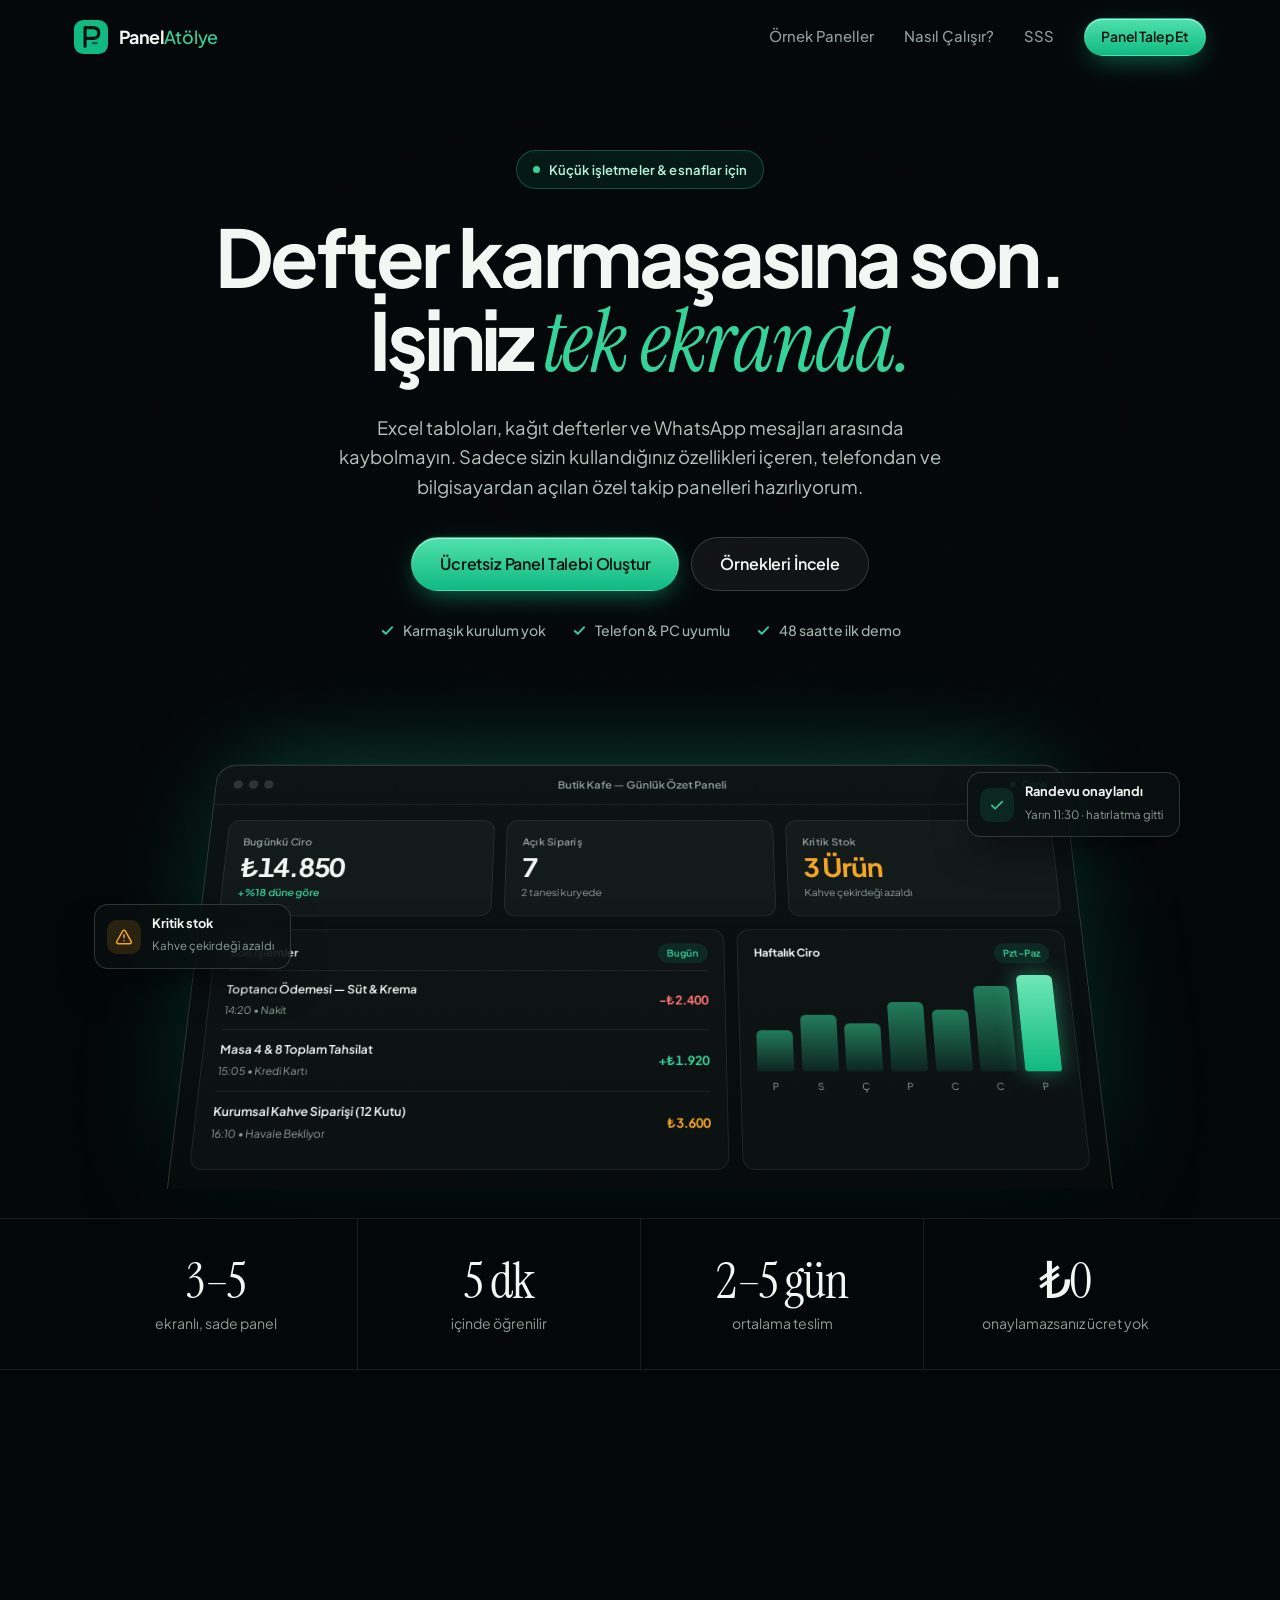
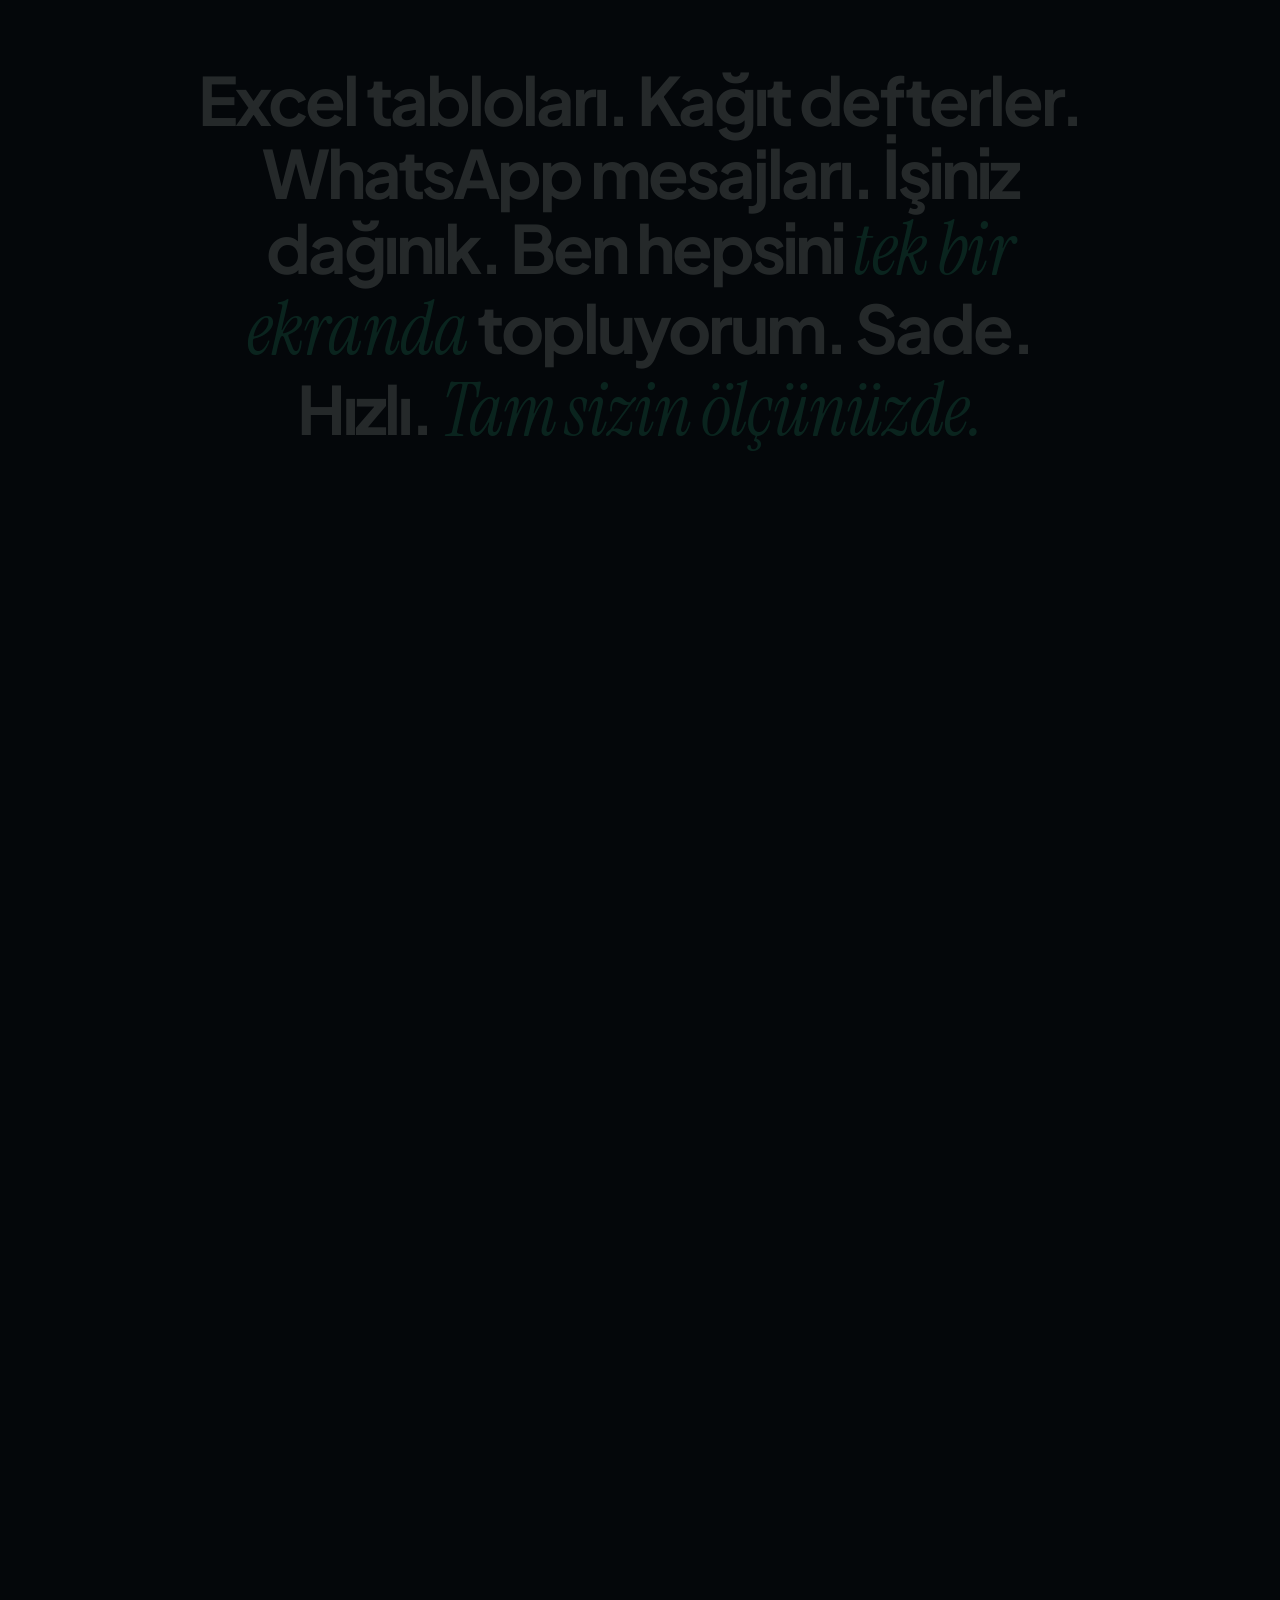
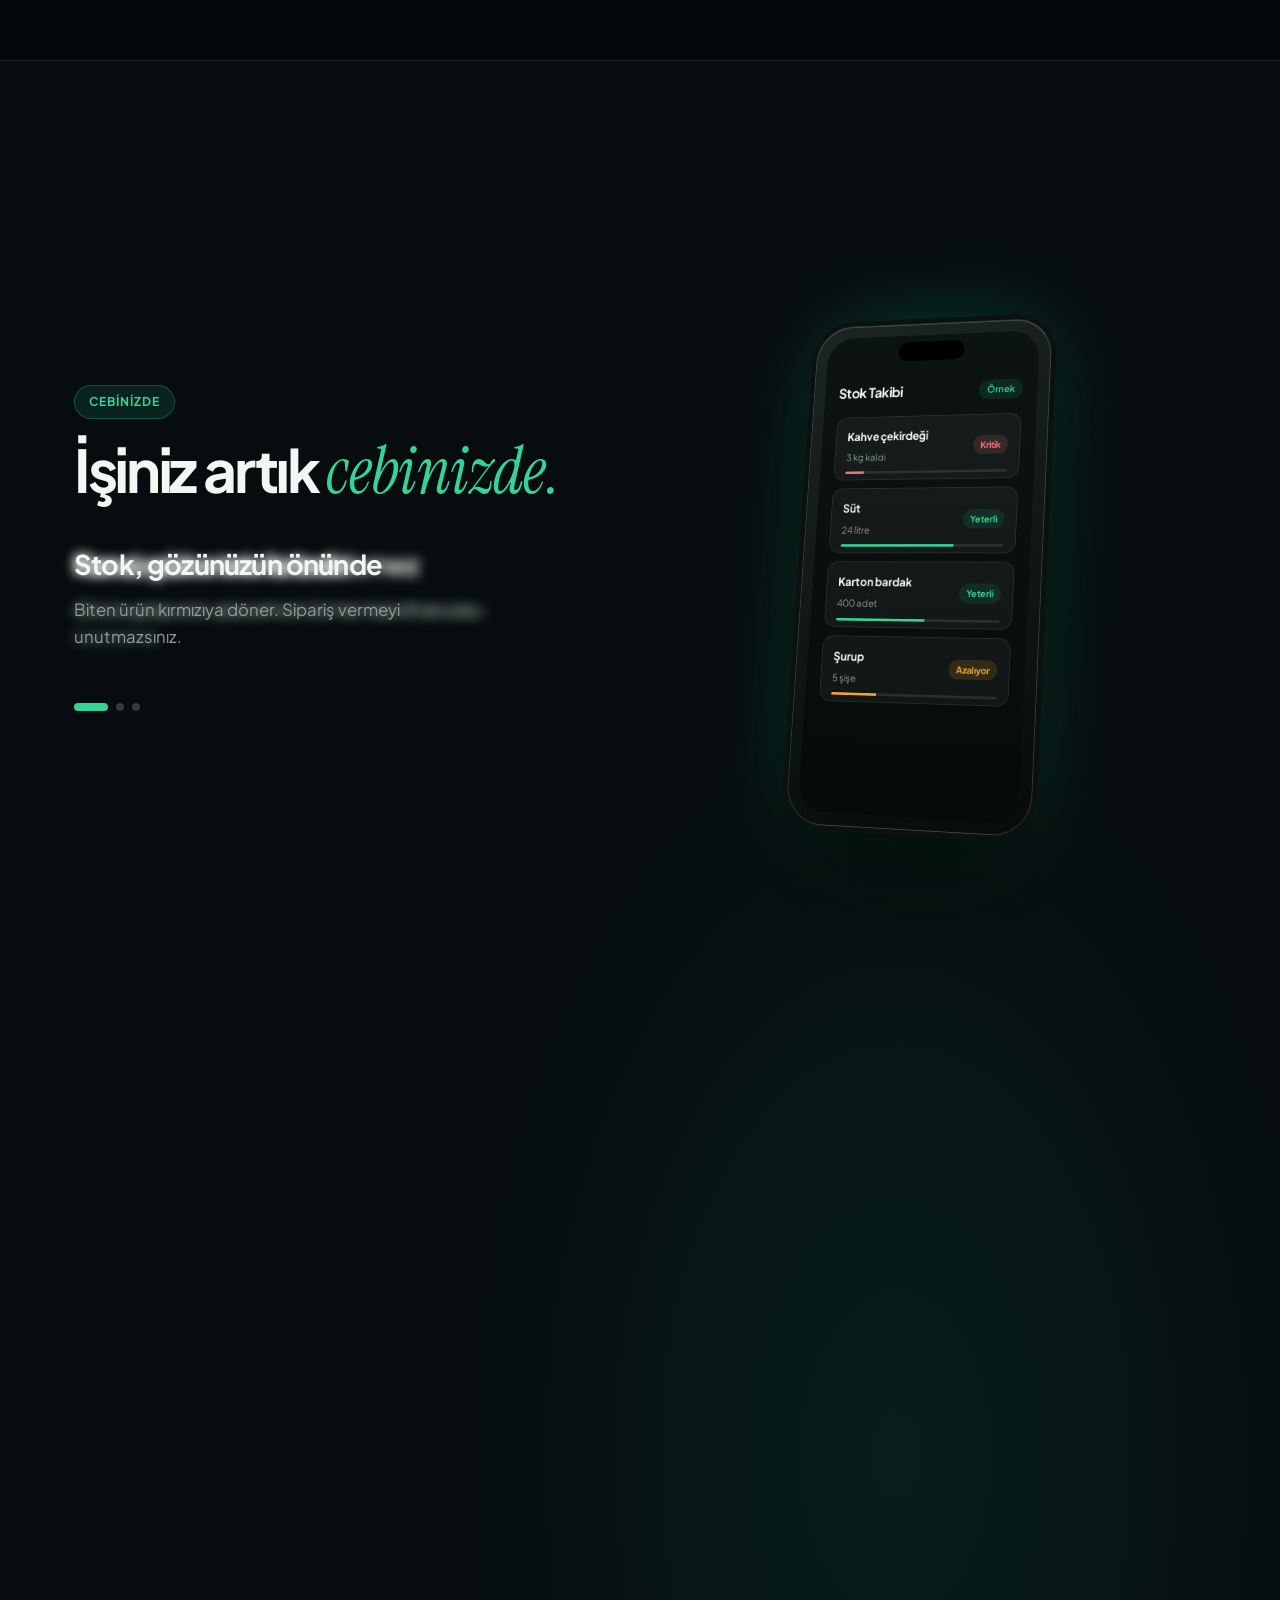
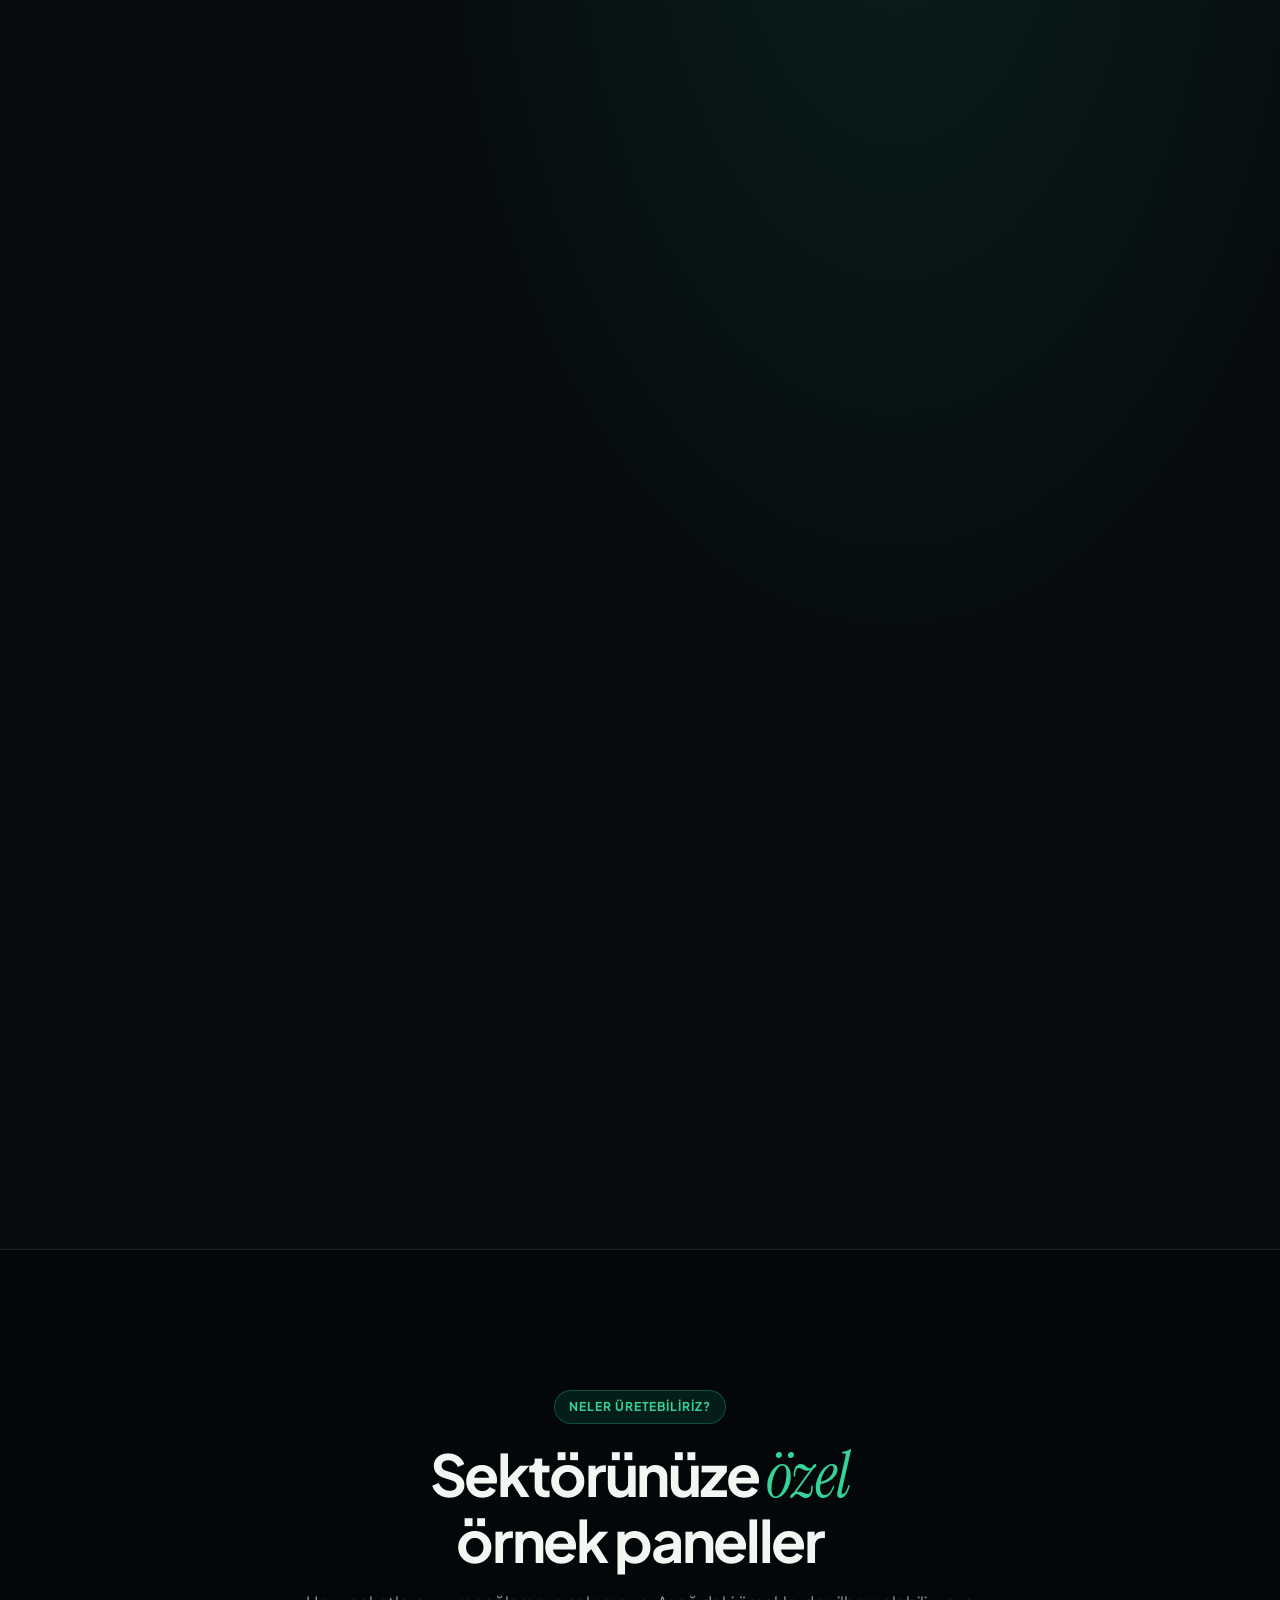
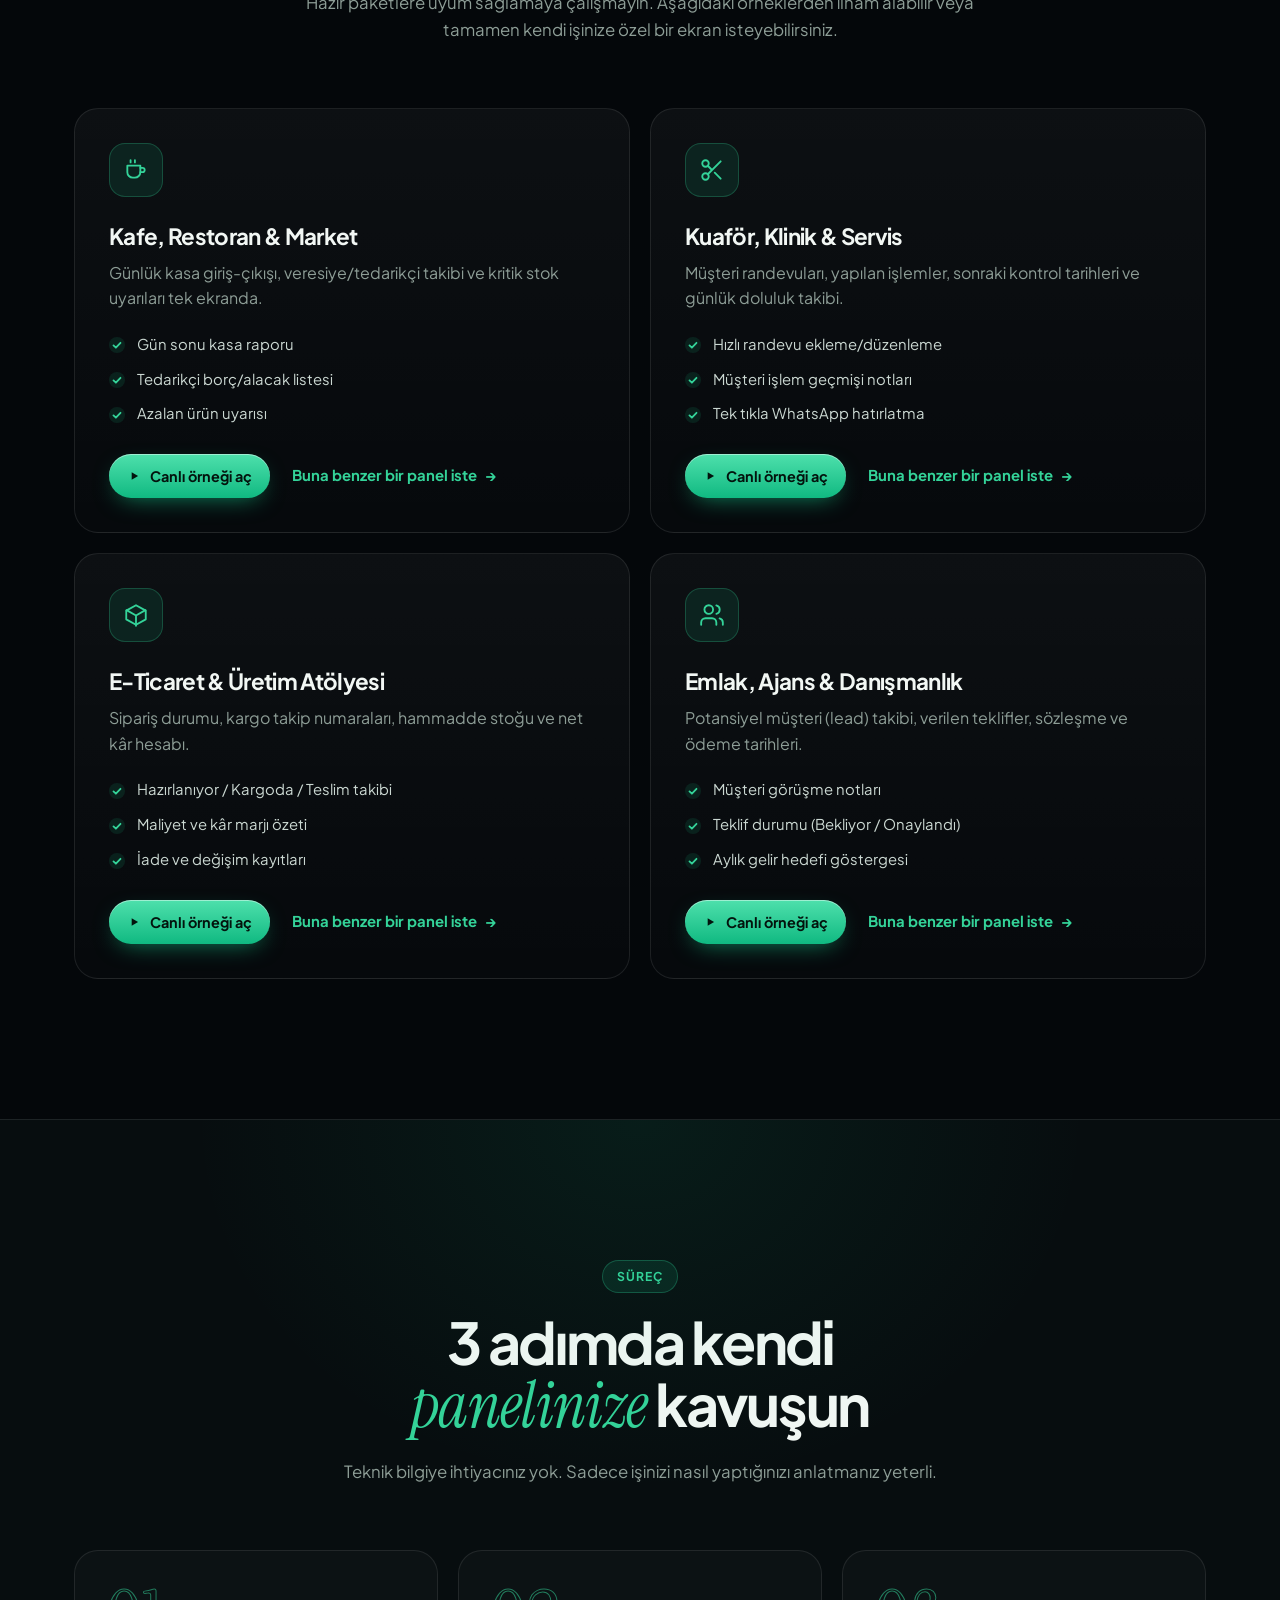
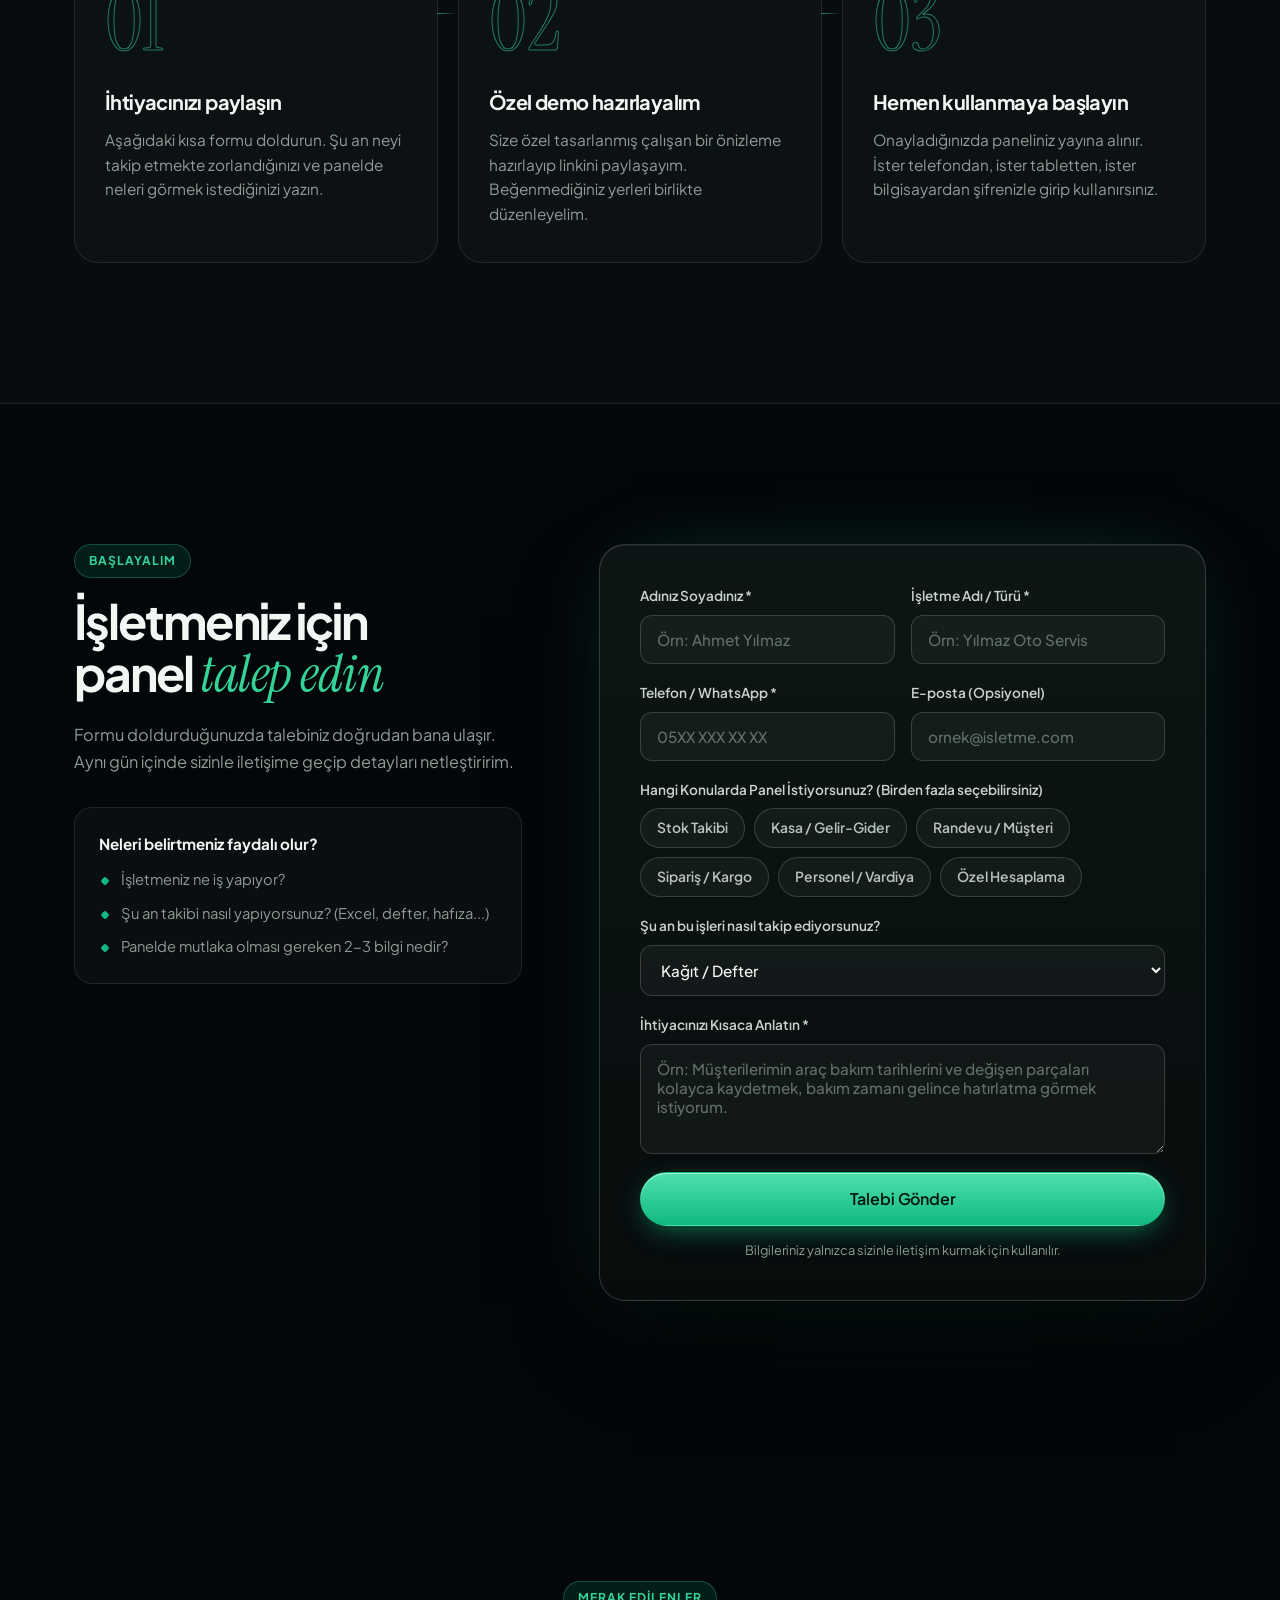
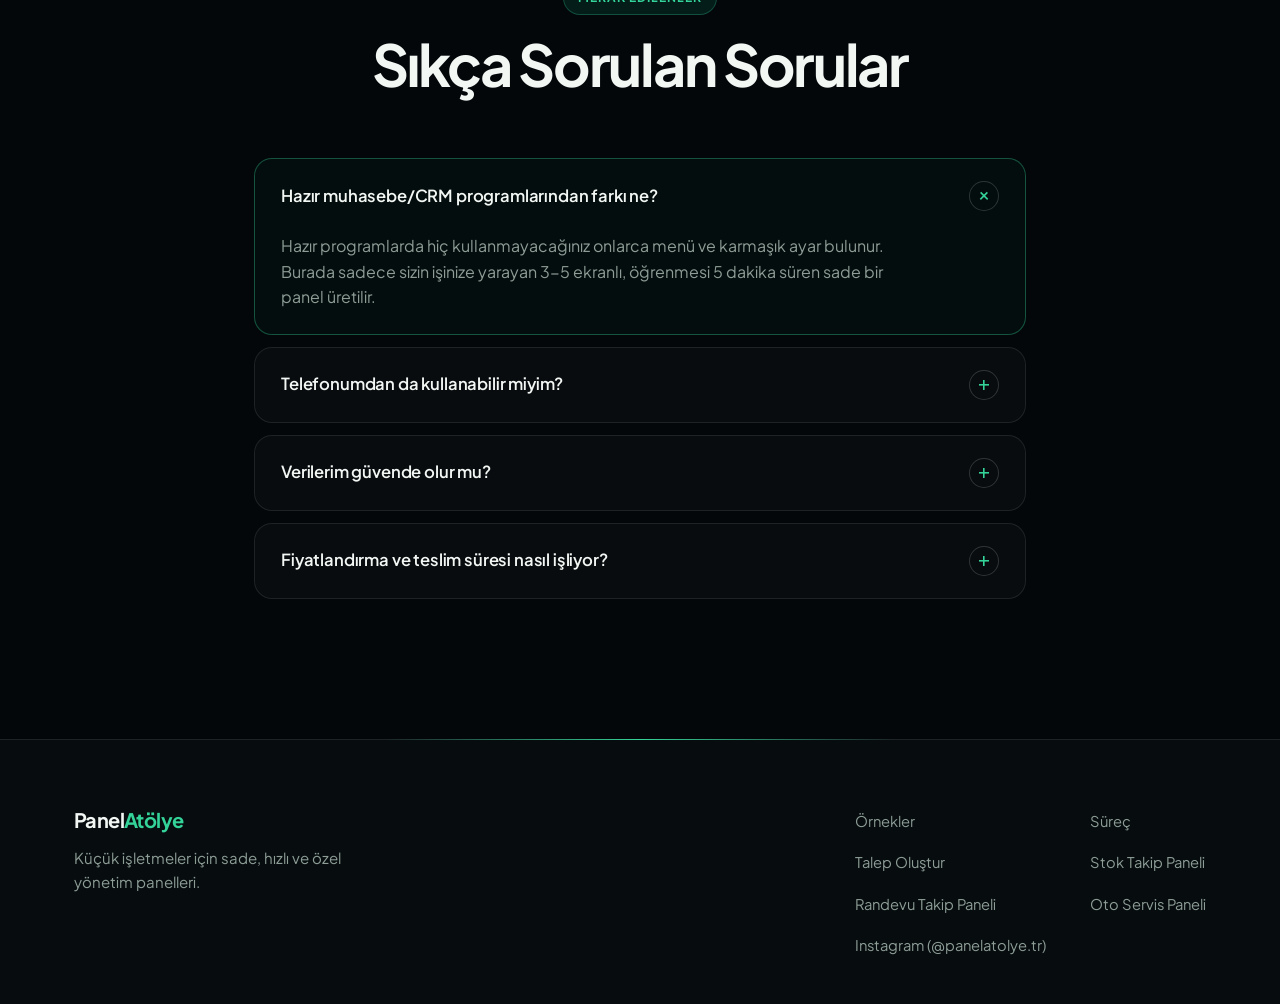
==== commit f7fc8b99: "fix: point Instagram links to new account @panelatolye.tr Co-Authored-By: Claude Sonnet 5.5 <noreply" ====
--- a/index.html
+++ b/index.html
@@ -38,7 +38,7 @@
         "description": "Küçük işletmeler ve esnaflar için Excel ve kağıt defter karmaşasına son veren özel yönetim, stok, randevu ve sipariş takip panelleri.",
         "areaServed": "TR",
         "sameAs": [
-          "https://www.instagram.com/panelatolye/"
+          "https://www.instagram.com/panelatolye.tr/"
         ]
       },
       {
@@ -490,7 +490,7 @@
         <a href="stok-takip-paneli.html">Stok Takip Paneli</a>
         <a href="randevu-takip-paneli.html">Randevu Takip Paneli</a>
         <a href="oto-servis-takip-paneli.html">Oto Servis Paneli</a>
-        <a href="https://www.instagram.com/panelatolye/" target="_blank" rel="noopener noreferrer">Instagram (@panelatolye)</a>
+        <a href="https://www.instagram.com/panelatolye.tr/" target="_blank" rel="noopener noreferrer">Instagram (@panelatolye.tr)</a>
       </div>
     </div>
   </footer>
